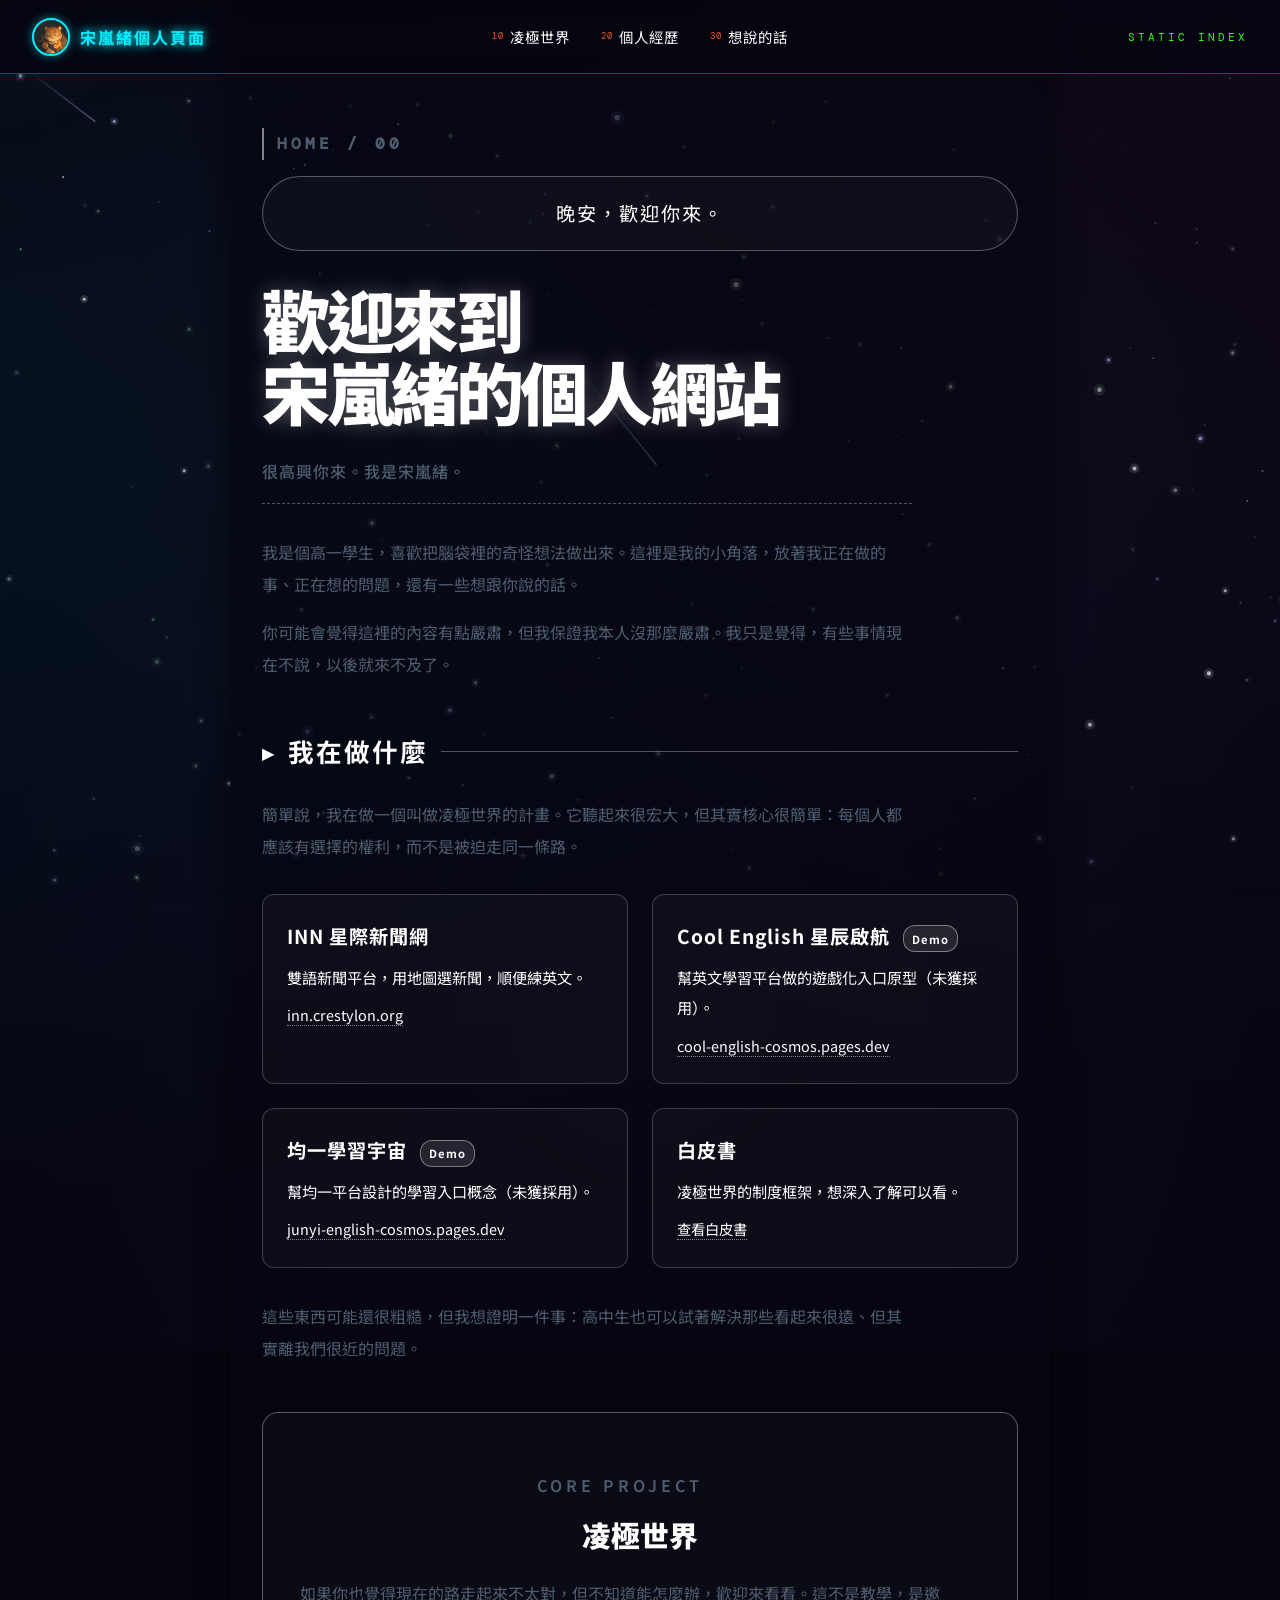
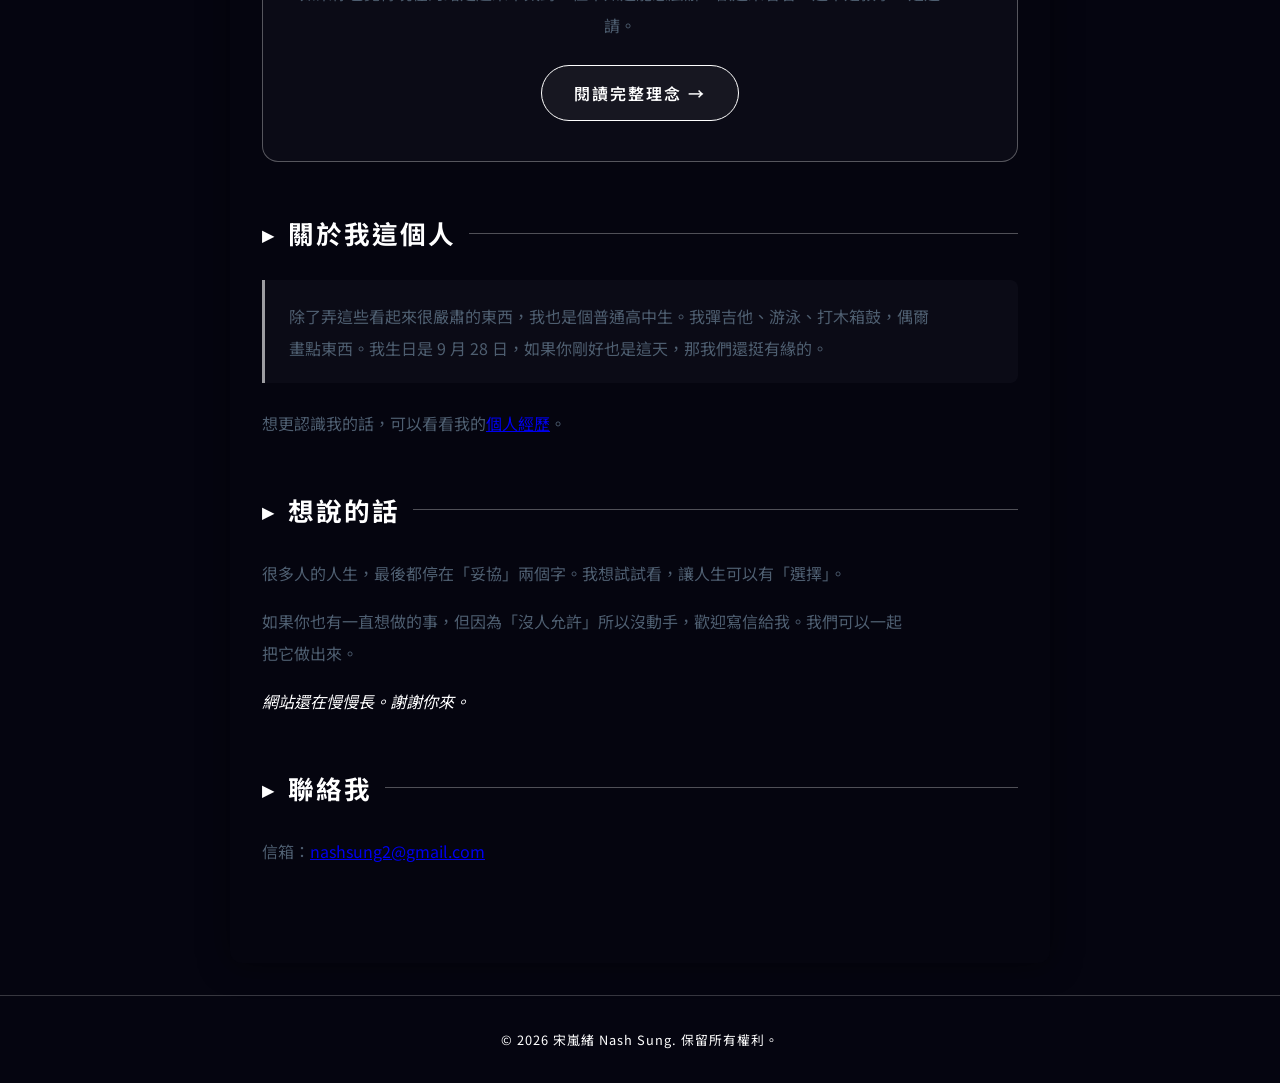
==== index.html @ 8dd8ee58 "更新 index.html" ====
<!doctype html>
<html lang="zh-Hant">
  <head>
    <meta charset="utf-8" />
    <meta name="viewport" content="width=device-width, initial-scale=1" />
    <title>宋嵐緒的個人網站 — Nash Pages</title>

    <link rel="icon" type="image/png" href="assets/images/avatar-circle.png" />
    <link rel="stylesheet" href="assets/css/site.css" />

    <style>
      :root {
        --neon-cyan: #00f0ff;
        --neon-magenta: #ff2d95;
        --neon-purple: #b967ff;
        --neon-green: #39ff14;
        --bg-deep: #050510;
        --border-glow: rgba(0, 240, 255, 0.35);
      }

      * { box-sizing: border-box; }
      html { scroll-behavior: smooth; }

      body {
        margin: 0;
        background: var(--bg-deep);
        color: #ffffff;
        font-family: "Noto Sans TC", "微軟正黑體", "Microsoft JhengHei", sans-serif;
        line-height: 1.8;
        overflow-x: hidden;
        position: relative;
      }

      #particle-canvas {
        position: fixed;
        top: 0; left: 0;
        width: 100%; height: 100%;
        z-index: 0;
        pointer-events: none;
      }

      body::before {
        content: "";
        position: fixed;
        top: 0; left: 0;
        width: 100%; height: 100%;
        background: repeating-linear-gradient(0deg, transparent, transparent 2px, rgba(0,0,0,0.03) 2px, rgba(0,0,0,0.03) 4px);
        z-index: 1;
        pointer-events: none;
      }

      body::after {
        content: "";
        position: fixed;
        top: -50%; left: -50%;
        width: 200%; height: 200%;
        background: radial-gradient(ellipse at 20% 50%, rgba(0,240,255,0.06) 0%, transparent 60%),
                    radial-gradient(ellipse at 80% 20%, rgba(255,45,149,0.05) 0%, transparent 60%),
                    radial-gradient(ellipse at 50% 80%, rgba(185,103,255,0.04) 0%, transparent 60%);
        z-index: 0;
        pointer-events: none;
        animation: nebula-drift 30s ease-in-out infinite alternate;
      }
      @keyframes nebula-drift {
        0% { transform: translate(0,0) scale(1); }
        33% { transform: translate(-2%,1.5%) scale(1.05); }
        66% { transform: translate(1.5%,-1%) scale(0.95); }
        100% { transform: translate(-1%,-2%) scale(1.02); }
      }

      .site-header {
        position: fixed;
        top: 0; left: 0;
        width: 100%;
        z-index: 100;
        background: rgba(5,5,16,0.85);
        backdrop-filter: blur(12px);
        -webkit-backdrop-filter: blur(12px);
        border-bottom: 1px solid var(--border-glow);
        padding: 0.6rem 2rem;
        display: flex;
        align-items: center;
        justify-content: center;
      }
      .site-brand {
        position: absolute;
        left: 2rem;
        display: flex;
        align-items: center;
        gap: 0.6rem;
        text-decoration: none;
        color: var(--neon-cyan);
        font-weight: 700;
        letter-spacing: 2px;
        font-size: 1rem;
        text-shadow: 0 0 8px var(--neon-cyan), 0 0 20px rgba(0,240,255,0.4);
        transition: all 0.3s;
      }
      .site-brand:hover {
        text-shadow: 0 0 12px var(--neon-cyan), 0 0 30px rgba(0,240,255,0.7);
        color: #fff;
      }
      .site-brand-avatar {
        width: 38px; height: 38px;
        border-radius: 50%;
        object-fit: cover;
        border: 2px solid var(--neon-cyan);
        box-shadow: 0 0 10px rgba(0,240,255,0.5);
        flex-shrink: 0;
      }
      .site-brand-text { white-space: nowrap; }

      .site-nav {
        display: flex;
        align-items: center;
        gap: 0.2rem;
        flex-wrap: wrap;
        justify-content: center;
      }
      .site-nav a {
        color: #ffffff;
        text-decoration: none;
        padding: 0.4rem 0.8rem;
        letter-spacing: 1px;
        font-size: 0.9rem;
        transition: all 0.3s;
        border: 1px solid transparent;
      }
      .site-nav a:hover, .site-nav a.active {
        color: #ffffff;
        border-color: var(--neon-cyan);
        text-shadow: 0 0 6px var(--neon-cyan);
        background: rgba(0,240,255,0.1);
      }
      .site-status {
        position: absolute;
        right: 2rem;
        color: var(--neon-green);
        font-size: 0.7rem;
        letter-spacing: 3px;
        animation: pulse-status 2s ease-in-out infinite;
        white-space: nowrap;
      }
      @keyframes pulse-status {
        0%,100% { opacity:1; text-shadow:0 0 4px var(--neon-green); }
        50% { opacity:0.5; text-shadow:none; }
      }

      .page-content {
        position: relative;
        z-index: 2;
        max-width: 860px;
        margin: 0 auto;
        padding: 7rem 2rem 5rem;
        background: rgba(5,5,16,0.6);
        border-radius: 12px;
        box-shadow: 0 0 30px rgba(0,0,0,0.5);
      }

      .page-kicker {
        color: #ffffff;
        font-size: 0.75rem;
        letter-spacing: 4px;
        text-transform: uppercase;
        border-left: 2px solid rgba(255,255,255,0.5);
        padding-left: 0.8rem;
        font-weight: 600;
        margin-bottom: 1rem;
      }

      .greeting-box {
        margin-bottom: 2rem;
        padding: 1.2rem 1.8rem;
        border: 1px solid rgba(255,255,255,0.3);
        border-radius: 50px;
        background: rgba(255,255,255,0.03);
        color: #ffffff;
        font-size: 1.2rem;
        letter-spacing: 2px;
        text-align: center;
        position: relative;
        overflow: hidden;
      }

      h1 {
        font-size: clamp(2rem, 5vw, 3.2rem);
        font-weight: 900;
        letter-spacing: 2px;
        color: #ffffff;
        text-shadow: 0 0 20px rgba(255,255,255,0.3);
        margin: 1rem 0 0.5rem;
      }

      .lead {
        font-size: 1.25rem;
        color: #ffffff;
        border-bottom: 1px dashed rgba(255,255,255,0.3);
        padding-bottom: 1rem;
        letter-spacing: 1px;
        font-weight: 500;
        margin-bottom: 2rem;
      }

      .section-title {
        position: relative;
        margin-top: 3rem;
        margin-bottom: 1.5rem;
        font-size: 1.6rem;
        font-weight: 700;
        letter-spacing: 2px;
        color: #ffffff;
        display: flex;
        align-items: center;
        gap: 0.8rem;
      }
      .section-title::before {
        content: "▸";
        color: #ffffff;
        font-size: 1.4rem;
      }
      .section-title::after {
        content: "";
        flex: 1;
        height: 1px;
        background: rgba(255,255,255,0.3);
      }

      .project-grid {
        display: grid;
        grid-template-columns: repeat(auto-fit, minmax(260px, 1fr));
        gap: 1.5rem;
        margin: 2rem 0;
      }
      .project-card {
        background: rgba(255,255,255,0.03);
        border: 1px solid rgba(255,255,255,0.2);
        border-radius: 12px;
        padding: 1.5rem;
        transition: all 0.4s cubic-bezier(0.22,1,0.36,1);
        position: relative;
        overflow: hidden;
      }
      .project-card:hover {
        border-color: rgba(255,255,255,0.6);
        box-shadow: 0 0 25px rgba(255,255,255,0.15);
        transform: translateY(-5px);
      }
      .project-card h3 {
        margin: 0 0 0.5rem;
        font-size: 1.2rem;
        color: #ffffff;
        letter-spacing: 1px;
      }
      .project-card p {
        margin: 0 0 0.5rem;
        color: #ffffff;
        font-size: 0.95rem;
      }
      .project-card a {
        color: #ffffff;
        text-decoration: none;
        border-bottom: 1px dotted rgba(255,255,255,0.5);
        transition: all 0.3s;
        font-size: 0.9rem;
      }
      .project-card a:hover {
        color: #ffffff;
        text-shadow: 0 0 8px rgba(255,255,255,0.8);
      }

      .badge {
        display: inline-block;
        padding: 0.15rem 0.5rem;
        border-radius: 12px;
        font-size: 0.7rem;
        font-weight: 700;
        letter-spacing: 1px;
        margin-left: 0.5rem;
        vertical-align: middle;
        background: rgba(255,255,255,0.1);
        color: #ffffff;
        border: 1px solid rgba(255,255,255,0.4);
      }

      .highlight {
        color: #ffffff;
        font-weight: 700;
        border-bottom: 1px dotted rgba(255,255,255,0.5);
      }

      .about-highlight {
        background: rgba(255,255,255,0.03);
        border-left: 3px solid rgba(255,255,255,0.6);
        padding: 1.2rem 1.5rem;
        border-radius: 0 8px 8px 0;
        margin: 1.5rem 0;
      }

      .crestylon-callout {
        margin-top: 3rem;
        padding: 2.5rem 2rem;
        border: 1px solid rgba(255,255,255,0.3);
        border-radius: 16px;
        background: rgba(255,255,255,0.03);
        text-align: center;
        position: relative;
        overflow: hidden;
      }
      .callout-label {
        color: #ffffff;
        font-size: 0.7rem;
        letter-spacing: 4px;
        font-weight: 600;
        margin-bottom: 0.5rem;
      }
      .callout-title {
        font-size: 1.8rem;
        font-weight: 900;
        color: #ffffff;
        margin: 0 0 0.5rem;
      }
      .callout-text {
        color: #ffffff;
        margin-bottom: 1.5rem;
      }
      .callout-button {
        display: inline-block;
        padding: 0.8rem 2rem;
        border: 1px solid #ffffff;
        border-radius: 50px;
        color: #ffffff;
        font-weight: 600;
        letter-spacing: 2px;
        text-decoration: none;
        transition: all 0.4s;
        background: rgba(255,255,255,0.05);
      }
      .callout-button:hover {
        background: rgba(255,255,255,0.15);
        color: #ffffff;
        box-shadow: 0 0 30px rgba(255,255,255,0.3);
        transform: scale(1.05);
      }

      .site-footer {
        position: relative;
        z-index: 2;
        text-align: center;
        padding: 2rem;
        color: #ffffff;
        font-size: 0.8rem;
        letter-spacing: 1px;
        border-top: 1px solid rgba(255,255,255,0.2);
        margin-top: 2rem;
      }

      #cursor-glow {
        position: fixed;
        width: 300px;
        height: 300px;
        border-radius: 50%;
        background: radial-gradient(circle, rgba(255,255,255,0.04) 0%, transparent 70%);
        pointer-events: none;
        z-index: 0;
        transform: translate(-50%,-50%);
        transition: opacity 0.3s;
      }

      @media (max-width: 600px) {
        .site-header {
          position: relative;
          flex-direction: column;
          align-items: center;
          padding: 0.5rem 1rem;
          height: auto;
        }
        .site-brand { position: static; margin-bottom: 0.3rem; }
        .site-nav {
          width: 100%;
          justify-content: center;
          flex-wrap: wrap;
          gap: 0.2rem;
        }
        .site-nav a {
          padding: 0.3rem 0.6rem;
          font-size: 0.8rem;
          margin: 0;
        }
        .site-status { position: static; margin-top: 0.3rem; }
        .page-content {
          padding: 6rem 1.2rem 3rem;
          background: rgba(5,5,16,0.8);
        }
        .project-grid {
          grid-template-columns: 1fr;
        }
      }
    </style>
  </head>
  <body>
    <canvas id="particle-canvas"></canvas>
    <div id="cursor-glow"></div>

    <header class="site-header" data-site-navigation>
      <a class="site-brand" href="/" aria-label="宋嵐緒個人頁面首頁">
        <img class="site-brand-avatar" src="assets/images/avatar-circle.png" alt="宋嵐緒的角色插圖" />
        <span class="site-brand-text">宋嵐緒個人頁面</span>
      </a>
      <nav class="site-nav" aria-label="網站導覽" data-navigation-list></nav>
      <span class="site-status">STATIC INDEX</span>
    </header>

    <main class="page-content content-text">
      <p class="page-kicker reveal visible">HOME / 00</p>

      <div class="greeting-box reveal visible" id="greeting">載入中...</div>

      <h1 class="reveal visible">歡迎來到<br>宋嵐緒的個人網站</h1>
      <p class="lead reveal visible">很高興你來。我是宋嵐緒。</p>

      <p class="reveal reveal-delay-1">
        我是個高一學生，喜歡把腦袋裡的奇怪想法做出來。這裡是我的小角落，放著我正在做的事、正在想的問題，還有一些想跟你說的話。
      </p>
      <p class="reveal reveal-delay-2">
        你可能會覺得這裡的內容有點嚴肅，但我保證我本人沒那麼嚴肅。我只是覺得，有些事情現在不說，以後就來不及了。
      </p>

      <h2 class="section-title reveal">我在做什麼</h2>
      <p class="reveal reveal-delay-1">
        簡單說，我在做一個叫做凌極世界的計畫。它聽起來很宏大，但其實核心很簡單：每個人都應該有選擇的權利，而不是被迫走同一條路。
      </p>

      <div class="project-grid">
        <div class="project-card reveal reveal-delay-1">
          <h3>INN 星際新聞網</h3>
          <p>雙語新聞平台，用地圖選新聞，順便練英文。</p>
          <a href="https://inn.crestylon.org" target="_blank" rel="noreferrer">inn.crestylon.org</a>
        </div>
        <div class="project-card reveal reveal-delay-1">
          <h3>Cool English 星辰啟航 <span class="badge">Demo</span></h3>
          <p>幫英文學習平台做的遊戲化入口原型（未獲採用）。</p>
          <a href="https://cool-english-cosmos.pages.dev" target="_blank" rel="noreferrer">cool-english-cosmos.pages.dev</a>
        </div>
        <div class="project-card reveal reveal-delay-2">
          <h3>均一學習宇宙 <span class="badge">Demo</span></h3>
          <p>幫均一平台設計的學習入口概念（未獲採用）。</p>
          <a href="https://junyi-english-cosmos.pages.dev" target="_blank" rel="noreferrer">junyi-english-cosmos.pages.dev</a>
        </div>
        <div class="project-card reveal reveal-delay-2">
          <h3>白皮書</h3>
          <p>凌極世界的制度框架，想深入了解可以看。</p>
          <a href="https://drive.google.com/file/d/1BlAY-MZT3m6V2fi6ZN6QS2MGVLwHD58V/view" target="_blank" rel="noreferrer">查看白皮書</a>
        </div>
      </div>

      <p class="reveal reveal-delay-3">
        這些東西可能還很粗糙，但我想證明一件事：高中生也可以試著解決那些看起來很遠、但其實離我們很近的問題。
      </p>

      <div class="crestylon-callout reveal reveal-delay-2">
        <p class="callout-label">CORE PROJECT</p>
        <h2 class="callout-title">凌極世界</h2>
        <p class="callout-text">
          如果你也覺得現在的路走起來不太對，但不知道能怎麼辦，歡迎來看看。這不是教學，是邀請。
        </p>
        <a class="callout-button" href="pages/crestylon.html">閱讀完整理念 →</a>
      </div>

      <h2 class="section-title reveal">關於我這個人</h2>
      <div class="about-highlight reveal reveal-delay-1">
        <p style="margin:0;">
          除了弄這些看起來很嚴肅的東西，我也是個普通高中生。我彈吉他、游泳、打木箱鼓，偶爾畫點東西。我生日是 9 月 28 日，如果你剛好也是這天，那我們還挺有緣的。
        </p>
      </div>
      <p class="reveal reveal-delay-2">
        想更認識我的話，可以看看我的<a href="pages/experience.html">個人經歷</a>。
      </p>

      <h2 class="section-title reveal">想說的話</h2>
      <p class="reveal reveal-delay-1">
        很多人的人生，最後都停在「妥協」兩個字。我想試試看，讓人生可以有「選擇」。
      </p>
      <p class="reveal reveal-delay-2">
        如果你也有一直想做的事，但因為「沒人允許」所以沒動手，歡迎寫信給我。我們可以一起把它做出來。
      </p>
      <p class="reveal reveal-delay-3" style="font-style: italic; color: #ffffff;">
        網站還在慢慢長。謝謝你來。
      </p>

      <h2 class="section-title reveal">聯絡我</h2>
      <p class="reveal reveal-delay-1">
        信箱：<a href="mailto:nashsung2@gmail.com">nashsung2@gmail.com</a>
      </p>
    </main>

    <footer class="site-footer">
      © 2026 宋嵐緒 Nash Sung. 保留所有權利。
    </footer>

    <script src="assets/js/nav.js"></script>

    <script>
      (function () {
        // 時間問候語
        const greetingBox = document.getElementById("greeting");
        if (greetingBox) {
          const hour = new Date().getHours();
          let greetingText = "";
          if (hour >= 5 && hour < 12) greetingText = "早安，歡迎你來。";
          else if (hour >= 12 && hour < 18) greetingText = "午安，歡迎你來。";
          else if (hour >= 18 && hour < 23) greetingText = "晚安，歡迎你來。";
          else greetingText = "凌晨好，歡迎你來。";
          greetingBox.textContent = greetingText;
        }

        // 太空粒子系統
        const canvas = document.getElementById("particle-canvas");
        const ctx = canvas.getContext("2d");
        let width, height;
        let particles = [];
        let mouseX = -9999, mouseY = -9999;
        let scrollY = window.scrollY;
        let targetScrollY = scrollY;
        let smoothScrollY = scrollY;

        function resize() {
          width = canvas.width = window.innerWidth;
          height = canvas.height = window.innerHeight;
        }
        resize();
        window.addEventListener("resize", resize);

        const COLORS = [
          "rgba(255, 255, 255,",
          "rgba(200, 200, 255,",
          "rgba(180, 180, 255,",
          "rgba(255, 255, 255,",
          "rgba(200, 255, 200,",
        ];

        class Particle {
          constructor() { this.reset(); this.z = Math.random(); }
          reset() {
            this.x = Math.random() * width;
            this.y = Math.random() * height;
            this.size = Math.random() * 2 + 0.5;
            this.speedX = (Math.random() - 0.5) * 0.3;
            this.speedY = (Math.random() - 0.5) * 0.2 - 0.05;
            this.color = COLORS[Math.floor(Math.random() * COLORS.length)];
            this.opacity = Math.random() * 0.6 + 0.2;
            this.twinkleSpeed = Math.random() * 0.02 + 0.005;
            this.twinklePhase = Math.random() * Math.PI * 2;
          }
          update() {
            this.x += this.speedX;
            this.y += this.speedY;
            this.twinklePhase += this.twinkleSpeed;
            if (this.x < -10 || this.x > width + 10 || this.y < -10 || this.y > height + 10) this.reset();
          }
          draw() {
            const twinkle = Math.sin(this.twinklePhase) * 0.3 + 0.7;
            const alpha = this.opacity * twinkle;
            const size = this.size * twinkle + 0.3;
            ctx.beginPath();
            ctx.arc(this.x, this.y, size, 0, Math.PI * 2);
            ctx.fillStyle = this.color + alpha + ")";
            ctx.fill();
            if (this.size > 1.2) {
              ctx.beginPath();
              ctx.arc(this.x, this.y, size * 2.5, 0, Math.PI * 2);
              ctx.fillStyle = this.color + alpha * 0.2 + ")";
              ctx.fill();
            }
          }
        }

        class ShootingStar {
          constructor() { this.spawn(); }
          spawn() {
            this.x = Math.random() * width * 1.2 - width * 0.1;
            this.y = Math.random() * height * 0.4;
            this.length = Math.random() * 80 + 40;
            this.speed = Math.random() * 4 + 3;
            this.angle = Math.PI / 4 + (Math.random() - 0.5) * 0.3;
            this.opacity = Math.random() * 0.7 + 0.3;
            this.life = 0;
            this.maxLife = 60 + Math.random() * 40;
            this.color = Math.random() > 0.5 ? "255, 255, 255" : "200, 200, 255";
          }
          update() {
            this.x += Math.cos(this.angle) * this.speed;
            this.y += Math.sin(this.angle) * this.speed;
            this.life++;
            if (this.life > this.maxLife || this.x > width + 100 || this.y > height + 100) this.spawn();
          }
          draw() {
            const fade = this.life < 15 ? this.life / 15 : 1 - (this.life - 15) / this.maxLife;
            const gradient = ctx.createLinearGradient(
              this.x, this.y,
              this.x - Math.cos(this.angle) * this.length,
              this.y - Math.sin(this.angle) * this.length
            );
            gradient.addColorStop(0, "rgba(" + this.color + ", " + this.opacity * fade + ")");
            gradient.addColorStop(1, "rgba(" + this.color + ", 0)");
            ctx.beginPath();
            ctx.moveTo(this.x, this.y);
            ctx.lineTo(this.x - Math.cos(this.angle) * this.length, this.y - Math.sin(this.angle) * this.length);
            ctx.strokeStyle = gradient;
            ctx.lineWidth = 1.5;
            ctx.stroke();
          }
        }

        const particleCount = Math.min(180, Math.floor(window.innerWidth / 6));
        for (let i = 0; i < particleCount; i++) particles.push(new Particle());
        const shootingStars = [];
        for (let i = 0; i < 3; i++) shootingStars.push(new ShootingStar());

        document.addEventListener("mousemove", (e) => {
          mouseX = e.clientX;
          mouseY = e.clientY;
          const glow = document.getElementById("cursor-glow");
          if (glow) {
            glow.style.left = mouseX + "px";
            glow.style.top = mouseY + "px";
          }
        });

        window.addEventListener("scroll", () => {
          targetScrollY = window.scrollY;
        });

        function animate() {
          smoothScrollY += (targetScrollY - smoothScrollY) * 0.08;
          scrollY = smoothScrollY;
          ctx.clearRect(0, 0, width, height);
          particles.forEach((p) => {
            p.update();
            const parallaxY = p.y - scrollY * p.z * 0.15;
            const drawY = ((parallaxY % height) + height) % height;
            const originalY = p.y;
            p.y = drawY;
            p.draw();
            p.y = originalY;
          });
          shootingStars.forEach((s) => { s.update(); s.draw(); });
          if (mouseX > -9999) {
            particles.forEach((p) => {
              const dx = p.x - mouseX;
              const dy = p.y - mouseY;
              const dist = Math.sqrt(dx * dx + dy * dy);
              if (dist < 120) {
                const force = ((120 - dist) / 120) * 0.5;
                p.x += (dx / dist) * force;
                p.y += (dy / dist) * force;
              }
            });
          }
          requestAnimationFrame(animate);
        }
        animate();

        // 滾動文字動畫
        const observer = new IntersectionObserver((entries) => {
          entries.forEach((entry) => {
            if (entry.isIntersecting) entry.target.classList.add("visible");
          });
        }, { threshold: 0.15, rootMargin: "0px 0px -50px 0px" });
        document.querySelectorAll(".reveal").forEach((el) => {
          if (!el.classList.contains("visible")) observer.observe(el);
        });
      })();
    </script>
  </body>
</html>
---- assets/css/site.css ----
/* Song Lan-Xu Static Navigation Framework — paper-white canvas, deep navy rules, orange marks, character-avatar brand. */
@import url('https://fonts.googleapis.com/css2?family=DM+Mono:wght@400;500&family=Noto+Sans+TC:wght@400;500;700&display=swap');
:root { --paper:#f7f3ec; --ink:#102a43; --signal:#e95a2b; --line:rgba(16,42,67,.2); } * { box-sizing:border-box; } html { min-height:100%; } body { min-height:100vh; margin:0; background:var(--paper); color:var(--ink); font-family:"Noto Sans TC",sans-serif; background-image:radial-gradient(rgba(16,42,67,.08) .55px,transparent .55px); background-size:9px 9px; } .site-header { position:sticky; top:0; z-index:10; min-height:74px; display:flex; align-items:center; gap:34px; padding:0 clamp(22px,5vw,78px); border-bottom:1px solid var(--line); background:rgba(247,243,236,.94); backdrop-filter:blur(12px); } .site-brand { display:inline-flex; align-items:center; gap:10px; color:var(--ink); text-decoration:none; font:700 14px "Noto Sans TC",sans-serif; letter-spacing:.08em; white-space:nowrap; transition:opacity .16s ease; } .site-brand:hover { opacity:.72; } .site-brand-avatar { width:38px; height:38px; display:block; flex:0 0 38px; border:1px solid rgba(16,42,67,.25); border-radius:50%; object-fit:cover; background:#1a2025; box-shadow:0 0 0 3px rgba(233,90,43,.12); } .site-nav { display:flex; align-items:center; gap:23px; } .site-nav a { display:flex; align-items:center; gap:6px; color:#536478; text-decoration:none; font-size:13px; transition:color .16s ease; } .site-nav a:hover,.site-nav a[aria-current="page"] { color:var(--ink); } .site-nav a span { color:var(--signal); font:9px "DM Mono",monospace; } .site-status { margin-left:auto; color:#697789; font:9px "DM Mono",monospace; letter-spacing:.12em; } .empty-home { min-height:calc(100vh - 74px); } .page-content { width:min(100% - 44px,820px); min-height:calc(100vh - 74px); margin:auto; padding:clamp(48px,10vw,120px) 0; } .page-kicker { color:var(--signal); font:10px "DM Mono",monospace; letter-spacing:.14em; } .page-content h1 { max-width:700px; margin:18px 0 28px; font-size:clamp(36px,6vw,68px); line-height:1.06; letter-spacing:-.05em; } .page-content p { max-width:650px; color:#4e5e70; font-size:16px; line-height:2; } @media (max-width:720px) { .site-header { min-height:62px; gap:16px; padding:0 18px; overflow-x:auto; } .site-brand { gap:8px; font-size:13px; } .site-brand-avatar { width:34px; height:34px; flex-basis:34px; } .site-nav { gap:14px; } .site-nav a { white-space:nowrap; font-size:12px; } .site-status { display:none; } .empty-home { min-height:calc(100vh - 62px); } .page-content { min-height:calc(100vh - 62px); } }
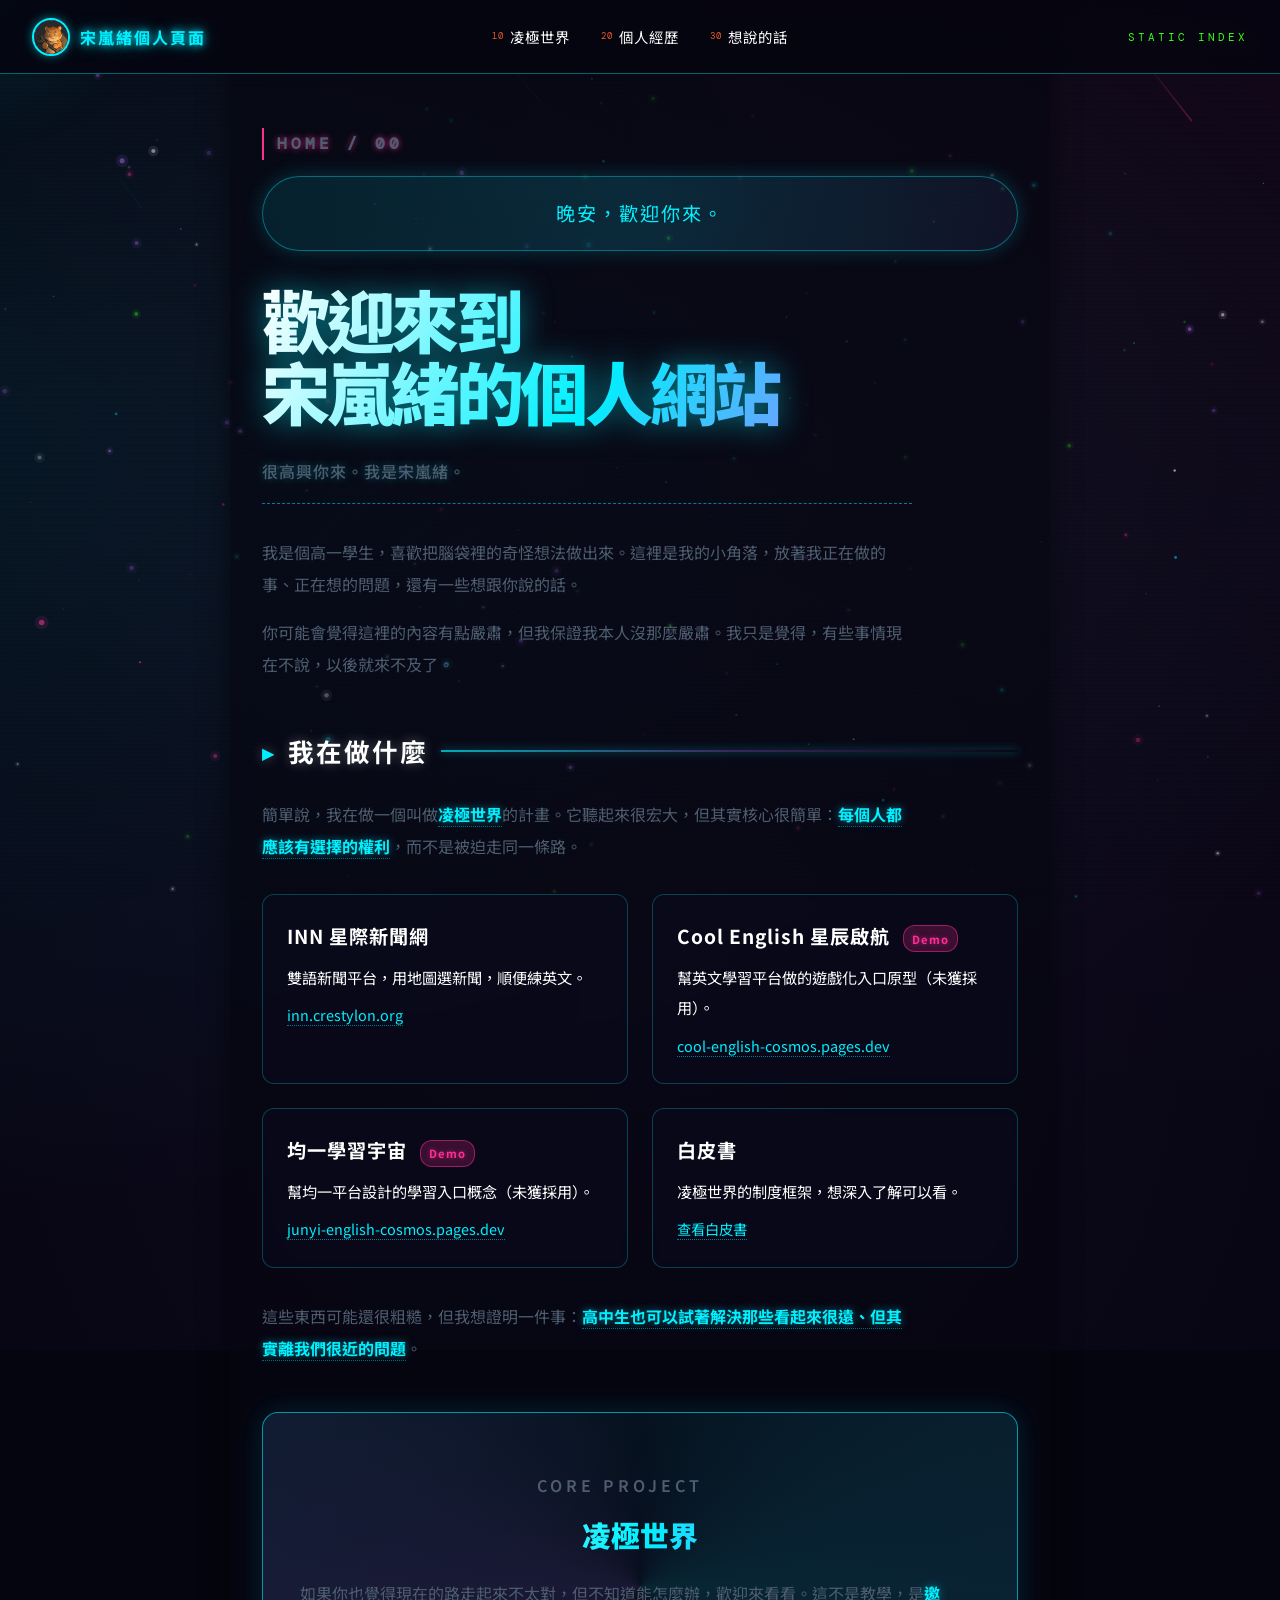
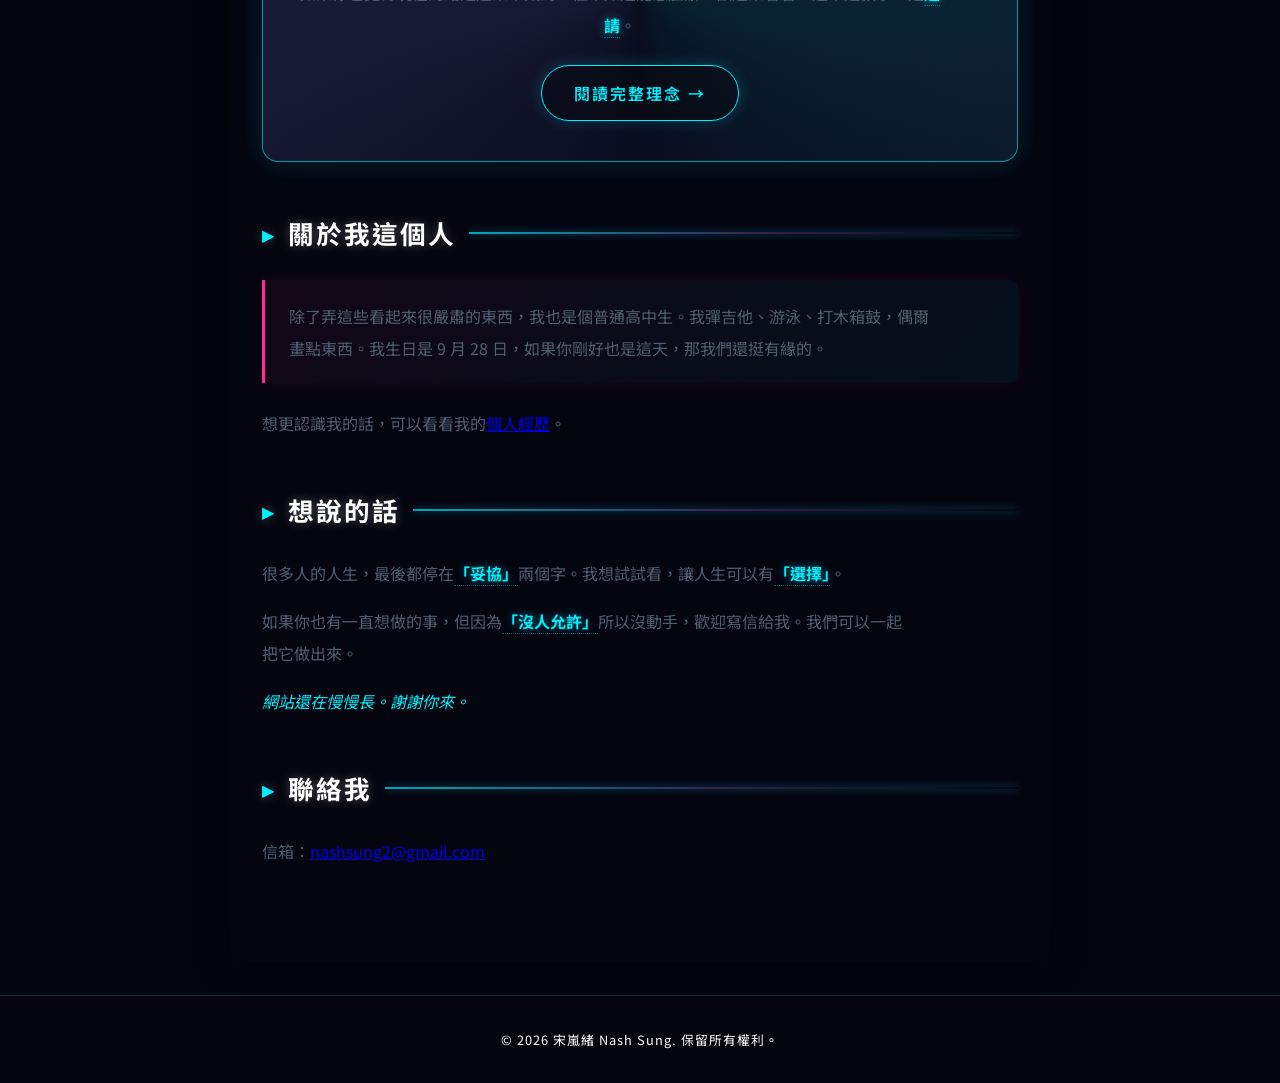
==== commit 66b1c830: "更新 index.html" ====
--- a/index.html
+++ b/index.html
@@ -15,7 +15,7 @@
         --neon-purple: #b967ff;
         --neon-green: #39ff14;
         --bg-deep: #050510;
-        --border-glow: rgba(0, 240, 255, 0.35);
+        --text-bright: #ffffff;
       }
 
       * { box-sizing: border-box; }
@@ -24,7 +24,7 @@
       body {
         margin: 0;
         background: var(--bg-deep);
-        color: #ffffff;
+        color: var(--text-bright);
         font-family: "Noto Sans TC", "微軟正黑體", "Microsoft JhengHei", sans-serif;
         line-height: 1.8;
         overflow-x: hidden;
@@ -54,9 +54,9 @@
         position: fixed;
         top: -50%; left: -50%;
         width: 200%; height: 200%;
-        background: radial-gradient(ellipse at 20% 50%, rgba(0,240,255,0.06) 0%, transparent 60%),
-                    radial-gradient(ellipse at 80% 20%, rgba(255,45,149,0.05) 0%, transparent 60%),
-                    radial-gradient(ellipse at 50% 80%, rgba(185,103,255,0.04) 0%, transparent 60%);
+        background: radial-gradient(ellipse at 20% 50%, rgba(0,240,255,0.08) 0%, transparent 60%),
+                    radial-gradient(ellipse at 80% 20%, rgba(255,45,149,0.06) 0%, transparent 60%),
+                    radial-gradient(ellipse at 50% 80%, rgba(185,103,255,0.06) 0%, transparent 60%);
         z-index: 0;
         pointer-events: none;
         animation: nebula-drift 30s ease-in-out infinite alternate;
@@ -76,7 +76,7 @@
         background: rgba(5,5,16,0.85);
         backdrop-filter: blur(12px);
         -webkit-backdrop-filter: blur(12px);
-        border-bottom: 1px solid var(--border-glow);
+        border-bottom: 1px solid rgba(0,240,255,0.4);
         padding: 0.6rem 2rem;
         display: flex;
         align-items: center;
@@ -127,7 +127,7 @@
         border: 1px solid transparent;
       }
       .site-nav a:hover, .site-nav a.active {
-        color: #ffffff;
+        color: var(--neon-cyan);
         border-color: var(--neon-cyan);
         text-shadow: 0 0 6px var(--neon-cyan);
         background: rgba(0,240,255,0.1);
@@ -158,12 +158,13 @@
       }
 
       .page-kicker {
-        color: #ffffff;
+        color: var(--neon-magenta);
         font-size: 0.75rem;
         letter-spacing: 4px;
         text-transform: uppercase;
-        border-left: 2px solid rgba(255,255,255,0.5);
+        border-left: 2px solid var(--neon-magenta);
         padding-left: 0.8rem;
+        text-shadow: 0 0 6px rgba(255,45,149,0.7);
         font-weight: 600;
         margin-bottom: 1rem;
       }
@@ -171,33 +172,57 @@
       .greeting-box {
         margin-bottom: 2rem;
         padding: 1.2rem 1.8rem;
-        border: 1px solid rgba(255,255,255,0.3);
+        border: 1px solid rgba(0,240,255,0.4);
         border-radius: 50px;
-        background: rgba(255,255,255,0.03);
-        color: #ffffff;
+        background: linear-gradient(135deg, rgba(0,240,255,0.08), rgba(185,103,255,0.05));
+        color: var(--neon-cyan);
         font-size: 1.2rem;
         letter-spacing: 2px;
         text-align: center;
+        box-shadow: 0 0 20px rgba(0,240,255,0.2);
         position: relative;
         overflow: hidden;
+      }
+      .greeting-box::before {
+        content: "";
+        position: absolute;
+        top: -50%;
+        left: -50%;
+        width: 200%;
+        height: 200%;
+        background: radial-gradient(circle, rgba(0,240,255,0.1) 0%, transparent 70%);
+        animation: glow-rotate 8s linear infinite;
+      }
+      @keyframes glow-rotate {
+        0% { transform: rotate(0deg); }
+        100% { transform: rotate(360deg); }
       }
 
       h1 {
         font-size: clamp(2rem, 5vw, 3.2rem);
         font-weight: 900;
         letter-spacing: 2px;
-        color: #ffffff;
-        text-shadow: 0 0 20px rgba(255,255,255,0.3);
+        background: linear-gradient(120deg, #ffffff, var(--neon-cyan), var(--neon-purple));
+        -webkit-background-clip: text;
+        background-clip: text;
+        color: transparent;
+        filter: drop-shadow(0 0 15px rgba(0,240,255,0.5));
+        animation: title-glow 4s ease-in-out infinite alternate;
         margin: 1rem 0 0.5rem;
+      }
+      @keyframes title-glow {
+        0% { filter: drop-shadow(0 0 10px rgba(0,240,255,0.5)); }
+        100% { filter: drop-shadow(0 0 25px rgba(185,103,255,0.7)); }
       }
 
       .lead {
         font-size: 1.25rem;
-        color: #ffffff;
-        border-bottom: 1px dashed rgba(255,255,255,0.3);
+        color: var(--neon-cyan);
+        border-bottom: 1px dashed rgba(0,240,255,0.5);
         padding-bottom: 1rem;
         letter-spacing: 1px;
         font-weight: 500;
+        text-shadow: 0 0 10px rgba(0,240,255,0.3);
         margin-bottom: 2rem;
       }
 
@@ -209,20 +234,22 @@
         font-weight: 700;
         letter-spacing: 2px;
         color: #ffffff;
+        text-shadow: 0 0 12px rgba(255,255,255,0.3);
         display: flex;
         align-items: center;
         gap: 0.8rem;
       }
       .section-title::before {
         content: "▸";
-        color: #ffffff;
+        color: var(--neon-cyan);
         font-size: 1.4rem;
       }
       .section-title::after {
         content: "";
         flex: 1;
-        height: 1px;
-        background: rgba(255,255,255,0.3);
+        height: 2px;
+        background: linear-gradient(90deg, rgba(0,240,255,0.7), rgba(185,103,255,0.3), transparent);
+        box-shadow: 0 0 8px rgba(0,240,255,0.5);
       }
 
       .project-grid {
@@ -232,40 +259,70 @@
         margin: 2rem 0;
       }
       .project-card {
-        background: rgba(255,255,255,0.03);
-        border: 1px solid rgba(255,255,255,0.2);
+        background: rgba(10,10,30,0.5);
+        border: 1px solid rgba(0,240,255,0.25);
         border-radius: 12px;
         padding: 1.5rem;
         transition: all 0.4s cubic-bezier(0.22,1,0.36,1);
         position: relative;
         overflow: hidden;
+        backdrop-filter: blur(4px);
+      }
+      .project-card::before {
+        content: "";
+        position: absolute;
+        top: 0; left: 0;
+        width: 100%;
+        height: 2px;
+        background: linear-gradient(90deg, transparent, var(--neon-cyan), transparent);
+        opacity: 0;
+        transition: opacity 0.4s;
+      }
+      .project-card::after {
+        content: "";
+        position: absolute;
+        top: 0; right: 0;
+        width: 100%; height: 100%;
+        background: radial-gradient(circle at top right, rgba(0,240,255,0.1), transparent 70%);
+        opacity: 0;
+        transition: opacity 0.4s;
       }
       .project-card:hover {
-        border-color: rgba(255,255,255,0.6);
-        box-shadow: 0 0 25px rgba(255,255,255,0.15);
+        border-color: rgba(0,240,255,0.7);
+        box-shadow: 0 0 25px rgba(0,240,255,0.3), 0 0 50px rgba(185,103,255,0.15);
         transform: translateY(-5px);
+      }
+      .project-card:hover::before,
+      .project-card:hover::after {
+        opacity: 1;
       }
       .project-card h3 {
         margin: 0 0 0.5rem;
         font-size: 1.2rem;
         color: #ffffff;
         letter-spacing: 1px;
+        position: relative;
+        z-index: 1;
       }
       .project-card p {
         margin: 0 0 0.5rem;
         color: #ffffff;
         font-size: 0.95rem;
+        position: relative;
+        z-index: 1;
       }
       .project-card a {
-        color: #ffffff;
+        color: var(--neon-cyan);
         text-decoration: none;
-        border-bottom: 1px dotted rgba(255,255,255,0.5);
+        border-bottom: 1px dotted rgba(0,240,255,0.5);
         transition: all 0.3s;
         font-size: 0.9rem;
+        position: relative;
+        z-index: 1;
       }
       .project-card a:hover {
         color: #ffffff;
-        text-shadow: 0 0 8px rgba(255,255,255,0.8);
+        text-shadow: 0 0 8px var(--neon-cyan);
       }
 
       .badge {
@@ -277,68 +334,98 @@
         letter-spacing: 1px;
         margin-left: 0.5rem;
         vertical-align: middle;
-        background: rgba(255,255,255,0.1);
-        color: #ffffff;
-        border: 1px solid rgba(255,255,255,0.4);
+        background: rgba(255,45,149,0.2);
+        color: var(--neon-magenta);
+        border: 1px solid rgba(255,45,149,0.5);
+        text-shadow: 0 0 4px rgba(255,45,149,0.5);
       }
 
       .highlight {
-        color: #ffffff;
+        color: var(--neon-cyan);
         font-weight: 700;
-        border-bottom: 1px dotted rgba(255,255,255,0.5);
+        text-shadow: 0 0 8px rgba(0,240,255,0.5);
+        border-bottom: 1px dotted rgba(0,240,255,0.4);
       }
 
       .about-highlight {
-        background: rgba(255,255,255,0.03);
-        border-left: 3px solid rgba(255,255,255,0.6);
+        background: linear-gradient(135deg, rgba(255,45,149,0.05), rgba(0,240,255,0.05));
+        border-left: 3px solid var(--neon-magenta);
         padding: 1.2rem 1.5rem;
         border-radius: 0 8px 8px 0;
         margin: 1.5rem 0;
+        box-shadow: 0 0 15px rgba(255,45,149,0.1);
       }
 
       .crestylon-callout {
         margin-top: 3rem;
         padding: 2.5rem 2rem;
-        border: 1px solid rgba(255,255,255,0.3);
+        border: 1px solid rgba(0,240,255,0.6);
         border-radius: 16px;
-        background: rgba(255,255,255,0.03);
+        background: linear-gradient(145deg, rgba(0,240,255,0.08), rgba(185,103,255,0.05));
         text-align: center;
         position: relative;
         overflow: hidden;
+        box-shadow: 0 0 30px rgba(0,240,255,0.15);
+      }
+      .crestylon-callout::before {
+        content: "";
+        position: absolute;
+        top: -50%;
+        left: -50%;
+        width: 200%;
+        height: 200%;
+        background: conic-gradient(from 0deg, transparent, rgba(0,240,255,0.1), transparent, rgba(185,103,255,0.1), transparent);
+        animation: rotate-conic 10s linear infinite;
+      }
+      @keyframes rotate-conic {
+        0% { transform: rotate(0deg); }
+        100% { transform: rotate(360deg); }
       }
       .callout-label {
-        color: #ffffff;
+        color: var(--neon-magenta);
         font-size: 0.7rem;
         letter-spacing: 4px;
         font-weight: 600;
         margin-bottom: 0.5rem;
+        position: relative;
+        z-index: 1;
       }
       .callout-title {
         font-size: 1.8rem;
         font-weight: 900;
-        color: #ffffff;
+        background: linear-gradient(120deg, #fff, var(--neon-cyan), var(--neon-purple));
+        -webkit-background-clip: text;
+        background-clip: text;
+        color: transparent;
         margin: 0 0 0.5rem;
+        position: relative;
+        z-index: 1;
       }
       .callout-text {
         color: #ffffff;
         margin-bottom: 1.5rem;
+        position: relative;
+        z-index: 1;
       }
       .callout-button {
         display: inline-block;
         padding: 0.8rem 2rem;
-        border: 1px solid #ffffff;
+        border: 1px solid var(--neon-cyan);
         border-radius: 50px;
-        color: #ffffff;
+        color: var(--neon-cyan);
         font-weight: 600;
         letter-spacing: 2px;
         text-decoration: none;
         transition: all 0.4s;
-        background: rgba(255,255,255,0.05);
+        position: relative;
+        z-index: 1;
+        background: rgba(0,0,0,0.3);
+        box-shadow: 0 0 15px rgba(0,240,255,0.2);
       }
       .callout-button:hover {
-        background: rgba(255,255,255,0.15);
+        background: rgba(0,240,255,0.15);
         color: #ffffff;
-        box-shadow: 0 0 30px rgba(255,255,255,0.3);
+        box-shadow: 0 0 30px rgba(0,240,255,0.5);
         transform: scale(1.05);
       }
 
@@ -350,7 +437,7 @@
         color: #ffffff;
         font-size: 0.8rem;
         letter-spacing: 1px;
-        border-top: 1px solid rgba(255,255,255,0.2);
+        border-top: 1px solid rgba(0,240,255,0.2);
         margin-top: 2rem;
       }
 
@@ -359,7 +446,7 @@
         width: 300px;
         height: 300px;
         border-radius: 50%;
-        background: radial-gradient(circle, rgba(255,255,255,0.04) 0%, transparent 70%);
+        background: radial-gradient(circle, rgba(0,240,255,0.08) 0%, transparent 70%);
         pointer-events: none;
         z-index: 0;
         transform: translate(-50%,-50%);
@@ -427,7 +514,7 @@
 
       <h2 class="section-title reveal">我在做什麼</h2>
       <p class="reveal reveal-delay-1">
-        簡單說，我在做一個叫做凌極世界的計畫。它聽起來很宏大，但其實核心很簡單：每個人都應該有選擇的權利，而不是被迫走同一條路。
+        簡單說，我在做一個叫做<span class="highlight">凌極世界</span>的計畫。它聽起來很宏大，但其實核心很簡單：<span class="highlight">每個人都應該有選擇的權利</span>，而不是被迫走同一條路。
       </p>
 
       <div class="project-grid">
@@ -454,14 +541,14 @@
       </div>
 
       <p class="reveal reveal-delay-3">
-        這些東西可能還很粗糙，但我想證明一件事：高中生也可以試著解決那些看起來很遠、但其實離我們很近的問題。
+        這些東西可能還很粗糙，但我想證明一件事：<span class="highlight">高中生也可以試著解決那些看起來很遠、但其實離我們很近的問題</span>。
       </p>
 
       <div class="crestylon-callout reveal reveal-delay-2">
         <p class="callout-label">CORE PROJECT</p>
         <h2 class="callout-title">凌極世界</h2>
         <p class="callout-text">
-          如果你也覺得現在的路走起來不太對，但不知道能怎麼辦，歡迎來看看。這不是教學，是邀請。
+          如果你也覺得現在的路走起來不太對，但不知道能怎麼辦，歡迎來看看。這不是教學，是<span class="highlight">邀請</span>。
         </p>
         <a class="callout-button" href="pages/crestylon.html">閱讀完整理念 →</a>
       </div>
@@ -478,12 +565,12 @@
 
       <h2 class="section-title reveal">想說的話</h2>
       <p class="reveal reveal-delay-1">
-        很多人的人生，最後都停在「妥協」兩個字。我想試試看，讓人生可以有「選擇」。
+        很多人的人生，最後都停在<span class="highlight">「妥協」</span>兩個字。我想試試看，讓人生可以有<span class="highlight">「選擇」</span>。
       </p>
       <p class="reveal reveal-delay-2">
-        如果你也有一直想做的事，但因為「沒人允許」所以沒動手，歡迎寫信給我。我們可以一起把它做出來。
-      </p>
-      <p class="reveal reveal-delay-3" style="font-style: italic; color: #ffffff;">
+        如果你也有一直想做的事，但因為<span class="highlight">「沒人允許」</span>所以沒動手，歡迎寫信給我。我們可以一起把它做出來。
+      </p>
+      <p class="reveal reveal-delay-3" style="font-style: italic; color: var(--neon-cyan);">
         網站還在慢慢長。謝謝你來。
       </p>
 
@@ -531,11 +618,11 @@
         window.addEventListener("resize", resize);
 
         const COLORS = [
+          "rgba(0, 240, 255,",
+          "rgba(255, 45, 149,",
+          "rgba(185, 103, 255,",
           "rgba(255, 255, 255,",
-          "rgba(200, 200, 255,",
-          "rgba(180, 180, 255,",
-          "rgba(255, 255, 255,",
-          "rgba(200, 255, 200,",
+          "rgba(57, 255, 20,",
         ];
 
         class Particle {
@@ -585,7 +672,7 @@
             this.opacity = Math.random() * 0.7 + 0.3;
             this.life = 0;
             this.maxLife = 60 + Math.random() * 40;
-            this.color = Math.random() > 0.5 ? "255, 255, 255" : "200, 200, 255";
+            this.color = Math.random() > 0.5 ? "0, 240, 255" : "255, 45, 149";
           }
           update() {
             this.x += Math.cos(this.angle) * this.speed;
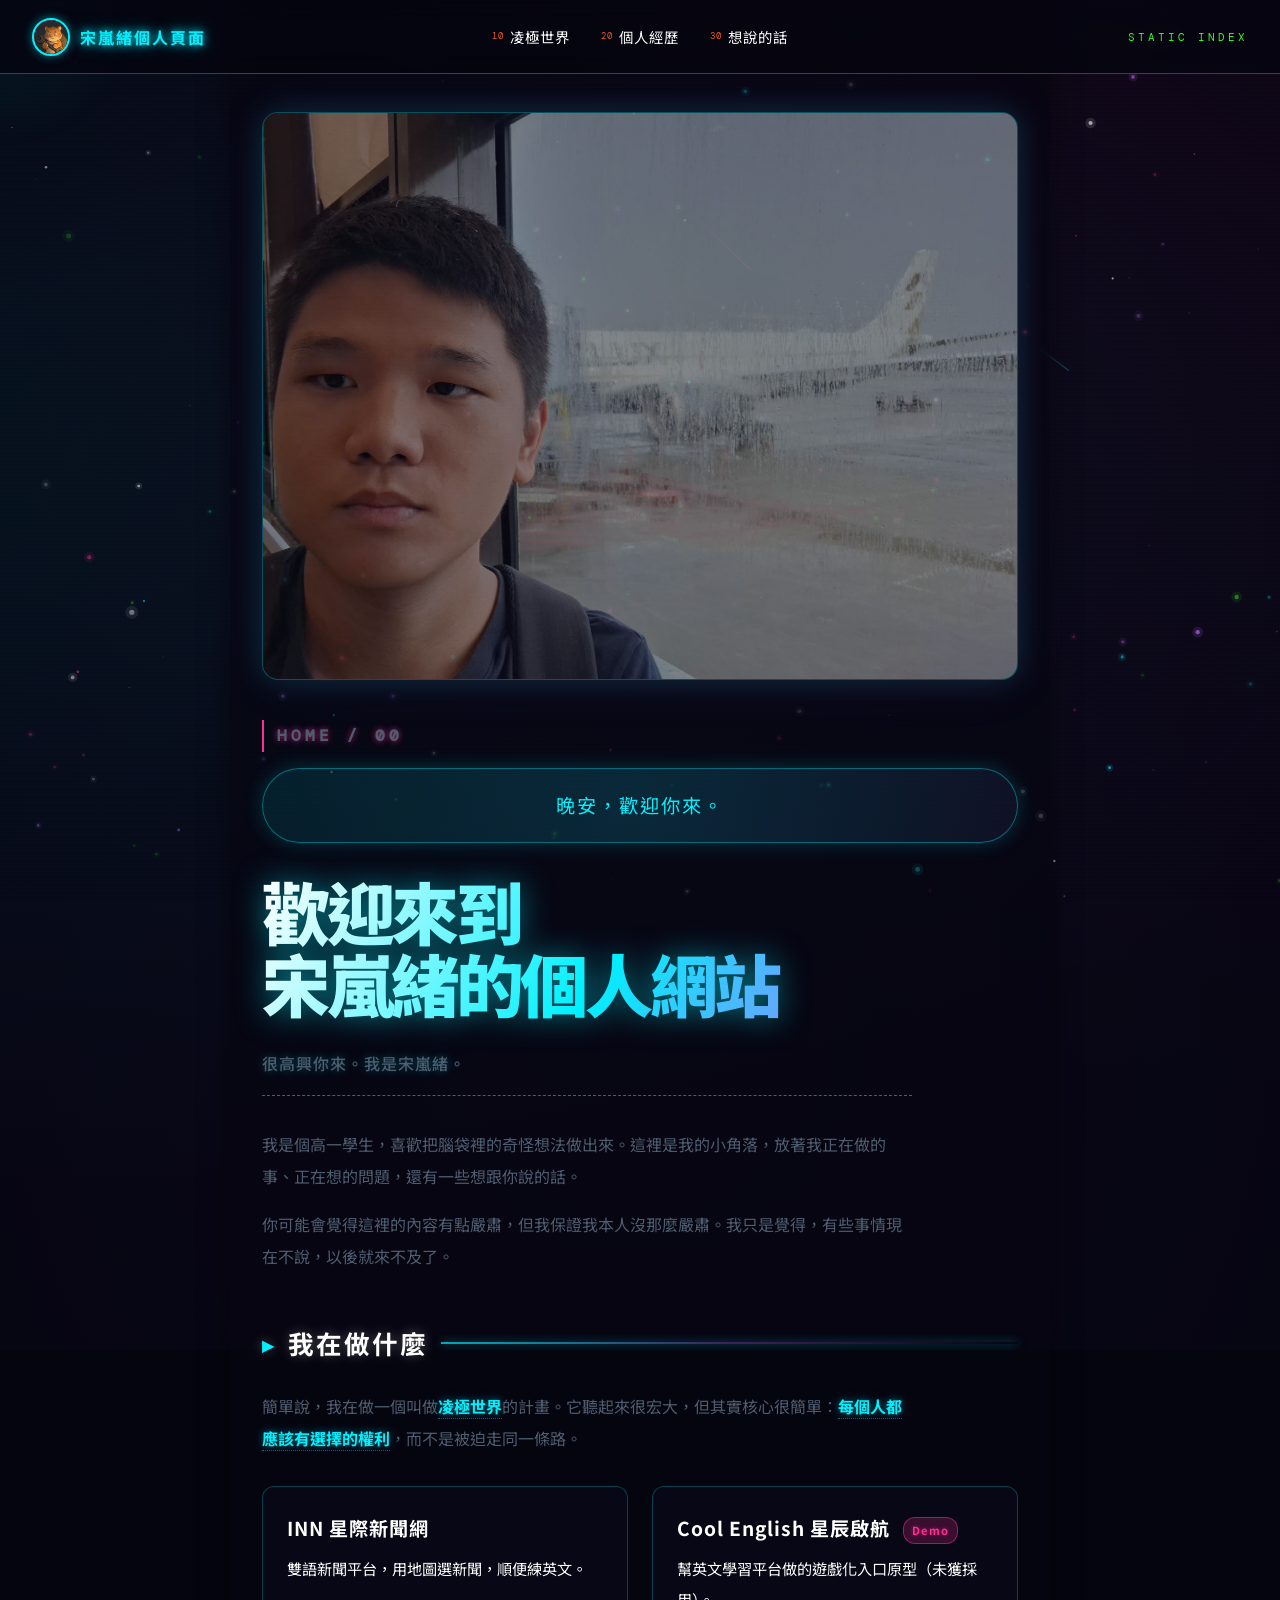
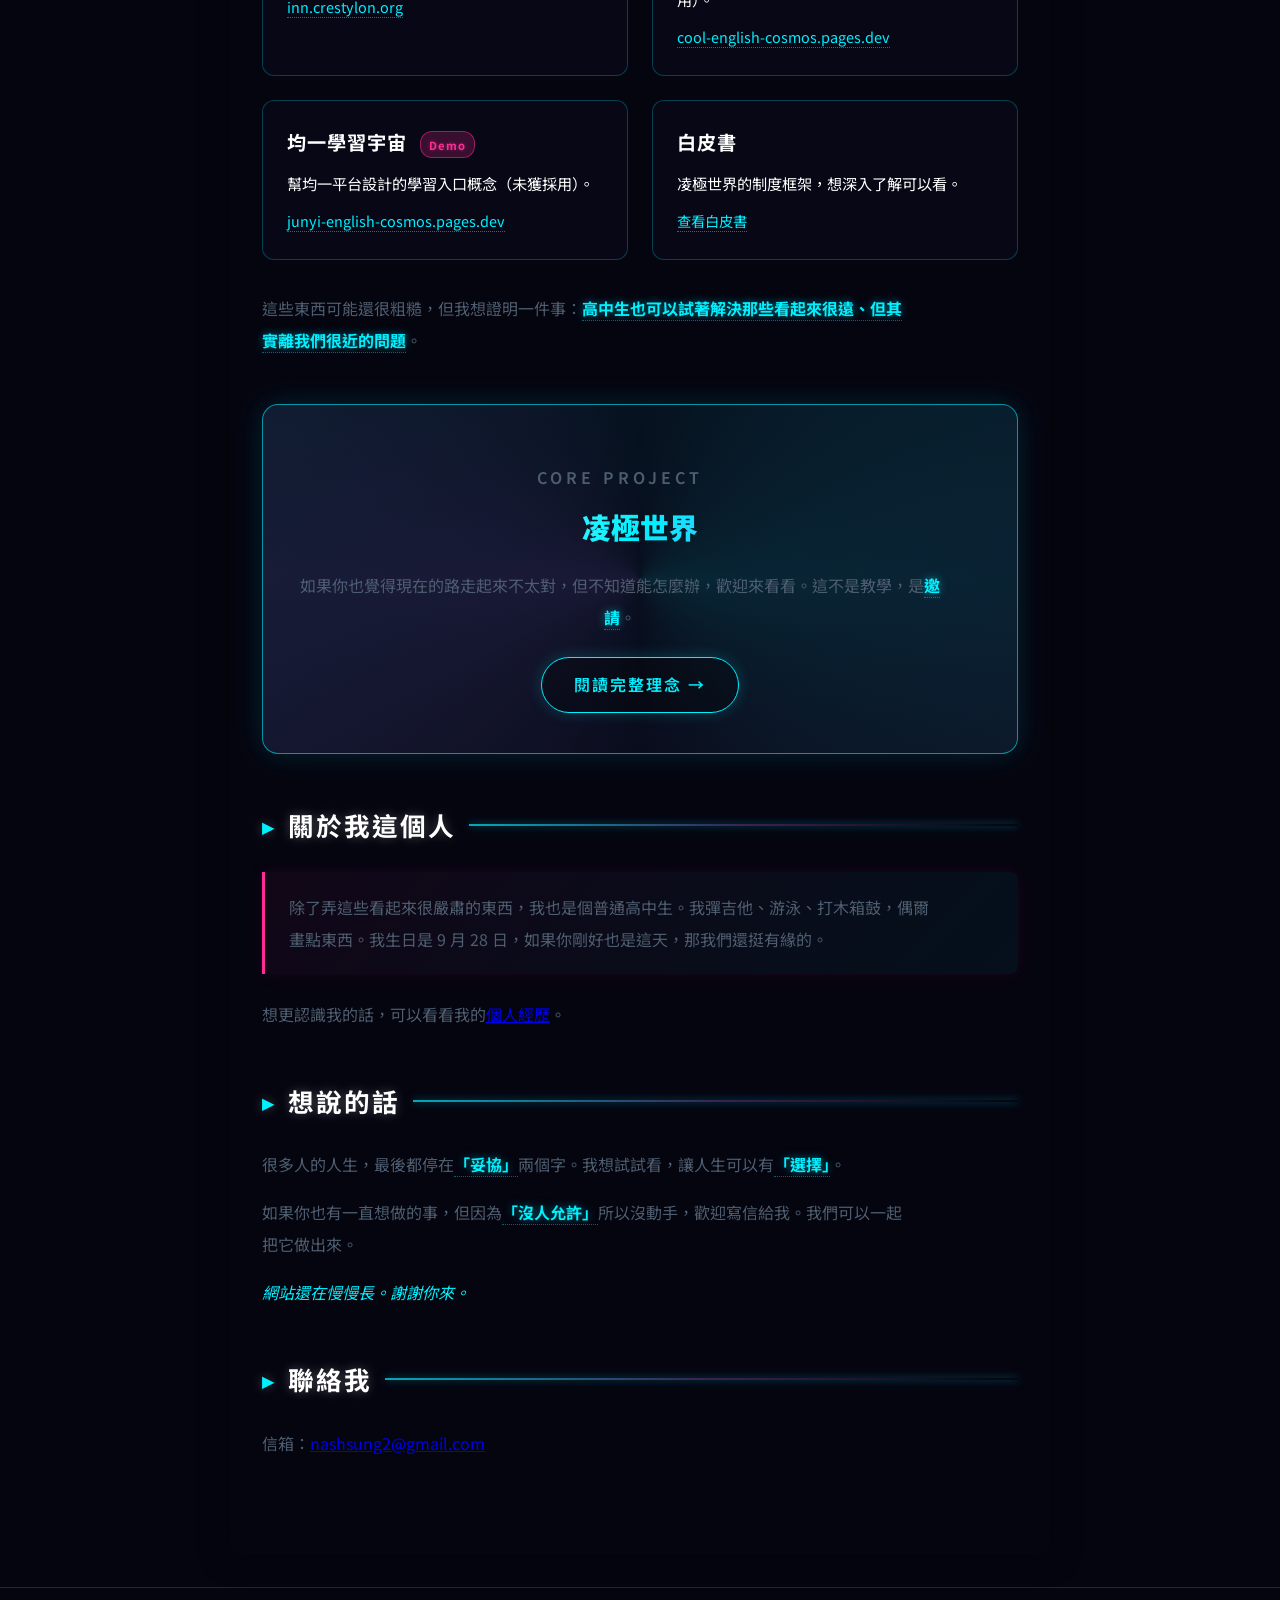
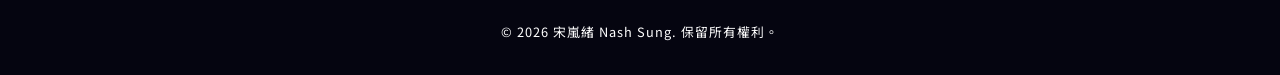
==== commit 834679bf: "Update index.html" ====
--- a/index.html
+++ b/index.html
@@ -15,7 +15,7 @@
         --neon-purple: #b967ff;
         --neon-green: #39ff14;
         --bg-deep: #050510;
-        --text-bright: #ffffff;
+        --border-glow: rgba(0, 240, 255, 0.35);
       }
 
       * { box-sizing: border-box; }
@@ -24,7 +24,7 @@
       body {
         margin: 0;
         background: var(--bg-deep);
-        color: var(--text-bright);
+        color: #ffffff;
         font-family: "Noto Sans TC", "微軟正黑體", "Microsoft JhengHei", sans-serif;
         line-height: 1.8;
         overflow-x: hidden;
@@ -54,9 +54,9 @@
         position: fixed;
         top: -50%; left: -50%;
         width: 200%; height: 200%;
-        background: radial-gradient(ellipse at 20% 50%, rgba(0,240,255,0.08) 0%, transparent 60%),
-                    radial-gradient(ellipse at 80% 20%, rgba(255,45,149,0.06) 0%, transparent 60%),
-                    radial-gradient(ellipse at 50% 80%, rgba(185,103,255,0.06) 0%, transparent 60%);
+        background: radial-gradient(ellipse at 20% 50%, rgba(0,240,255,0.06) 0%, transparent 60%),
+                    radial-gradient(ellipse at 80% 20%, rgba(255,45,149,0.05) 0%, transparent 60%),
+                    radial-gradient(ellipse at 50% 80%, rgba(185,103,255,0.04) 0%, transparent 60%);
         z-index: 0;
         pointer-events: none;
         animation: nebula-drift 30s ease-in-out infinite alternate;
@@ -76,7 +76,7 @@
         background: rgba(5,5,16,0.85);
         backdrop-filter: blur(12px);
         -webkit-backdrop-filter: blur(12px);
-        border-bottom: 1px solid rgba(0,240,255,0.4);
+        border-bottom: 1px solid var(--border-glow);
         padding: 0.6rem 2rem;
         display: flex;
         align-items: center;
@@ -169,6 +169,29 @@
         margin-bottom: 1rem;
       }
 
+      /* 首頁橫幅圖片：半透明版本 */
+      .hero-banner {
+        margin-bottom: 2.5rem;
+        border-radius: 16px;
+        overflow: hidden;
+        border: 1px solid rgba(0, 240, 255, 0.3);
+        box-shadow: 0 0 30px rgba(0, 240, 255, 0.15), 0 0 60px rgba(185, 103, 255, 0.08);
+        position: relative;
+        background: rgba(255, 255, 255, 0.02);
+      }
+      .hero-banner img {
+        display: block;
+        width: 100%;
+        height: auto;
+        object-fit: cover;
+        opacity: 0.5;
+        transition: opacity 0.5s ease, transform 0.5s ease;
+      }
+      .hero-banner:hover img {
+        opacity: 0.7;
+        transform: scale(1.02);
+      }
+
       .greeting-box {
         margin-bottom: 2rem;
         padding: 1.2rem 1.8rem;
@@ -453,6 +476,7 @@
         transition: opacity 0.3s;
       }
 
+      /* 手機版 */
       @media (max-width: 600px) {
         .site-header {
           position: relative;
@@ -480,6 +504,13 @@
         }
         .project-grid {
           grid-template-columns: 1fr;
+        }
+        .hero-banner {
+          border-radius: 10px;
+          margin-bottom: 1.5rem;
+        }
+        .hero-banner img {
+          opacity: 0.55;
         }
       }
     </style>
@@ -498,6 +529,11 @@
     </header>
 
     <main class="page-content content-text">
+      <!-- 首頁橫幅圖片：半透明 -->
+      <div class="hero-banner">
+        <img src="assets/images/hero-banner.png" alt="宋嵐緒的個人網站橫幅圖片" />
+      </div>
+
       <p class="page-kicker reveal visible">HOME / 00</p>
 
       <div class="greeting-box reveal visible" id="greeting">載入中...</div>
@@ -759,4 +795,4 @@
       })();
     </script>
   </body>
-</html>+</html>
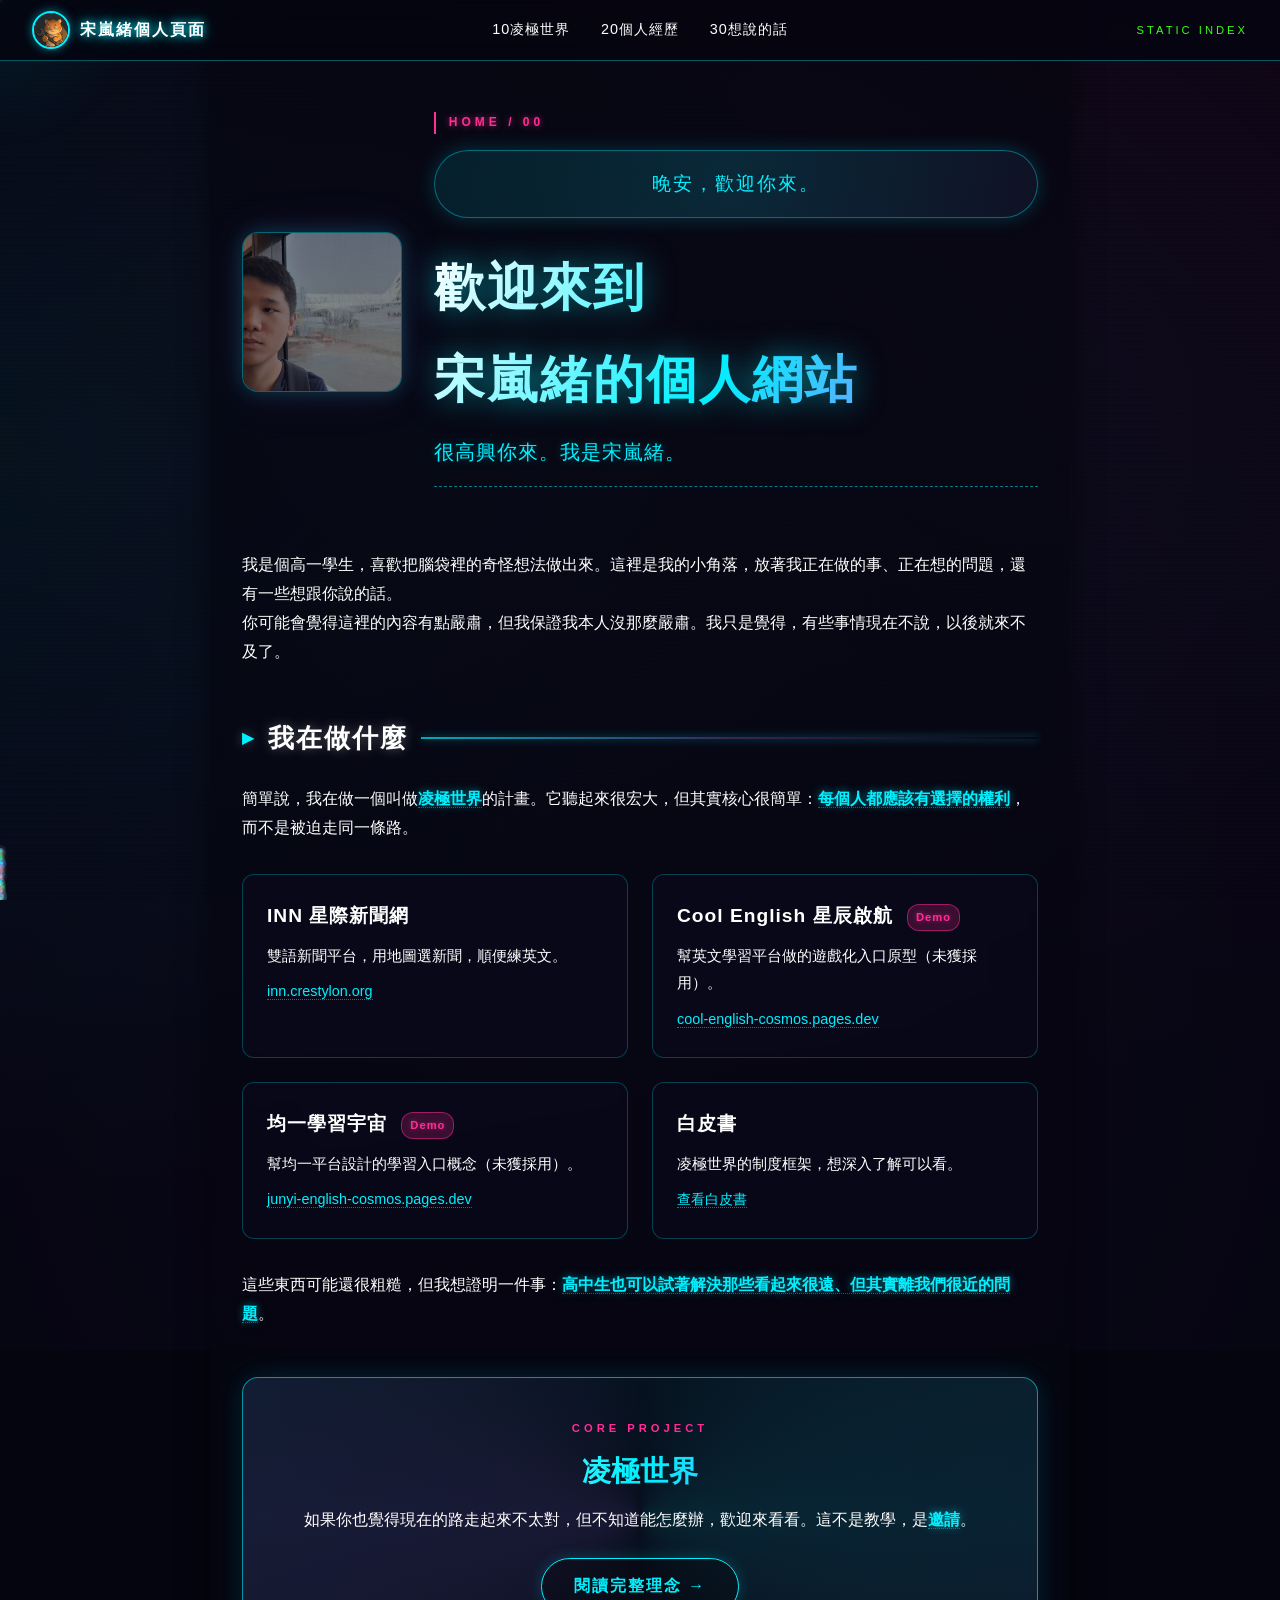
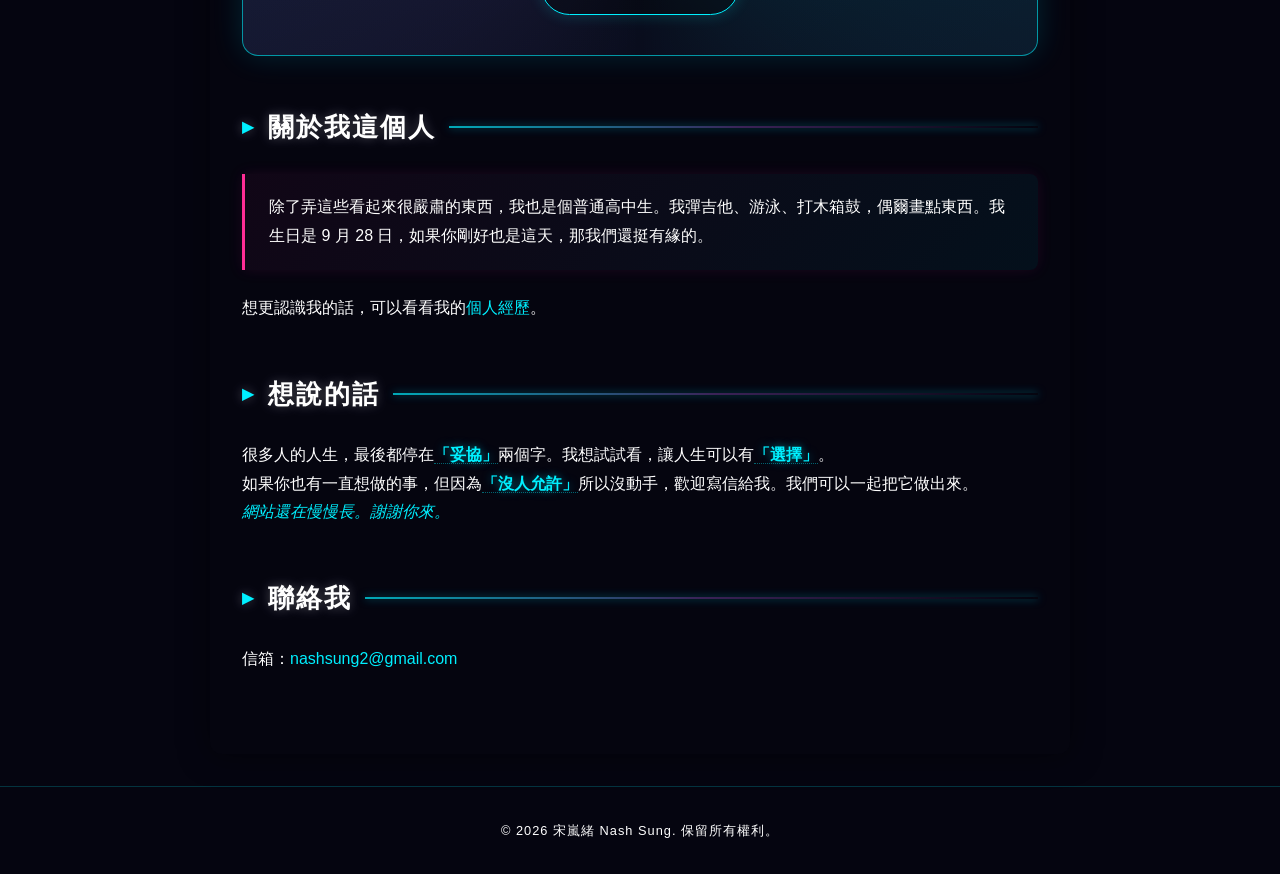
==== commit 6dd0149d: "Update index.html" ====
--- a/index.html
+++ b/index.html
@@ -169,32 +169,47 @@
         margin-bottom: 1rem;
       }
 
-      /* 首頁橫幅圖片：半透明版本 */
-      .hero-banner {
+      /* ========== 圖片與文字並排區塊 ========== */
+      .intro-wrapper {
+        display: flex;
+        align-items: center;
+        gap: 2rem;
         margin-bottom: 2.5rem;
+      }
+
+      .intro-image {
+        flex-shrink: 0;
+        width: 160px;
+        height: 160px;
         border-radius: 16px;
         overflow: hidden;
-        border: 1px solid rgba(0, 240, 255, 0.3);
-        box-shadow: 0 0 30px rgba(0, 240, 255, 0.15), 0 0 60px rgba(185, 103, 255, 0.08);
-        position: relative;
+        border: 1px solid rgba(0, 240, 255, 0.4);
+        box-shadow: 0 0 20px rgba(0, 240, 255, 0.2), 0 0 50px rgba(185, 103, 255, 0.1);
         background: rgba(255, 255, 255, 0.02);
       }
-      .hero-banner img {
+
+      .intro-image img {
         display: block;
         width: 100%;
-        height: auto;
+        height: 100%;
         object-fit: cover;
         opacity: 0.5;
         transition: opacity 0.5s ease, transform 0.5s ease;
       }
-      .hero-banner:hover img {
+
+      .intro-image:hover img {
         opacity: 0.7;
-        transform: scale(1.02);
+        transform: scale(1.05);
+      }
+
+      .intro-text {
+        flex: 1;
+        min-width: 0;
       }
 
       .greeting-box {
-        margin-bottom: 2rem;
-        padding: 1.2rem 1.8rem;
+        margin-bottom: 1.5rem;
+        padding: 1rem 1.5rem;
         border: 1px solid rgba(0,240,255,0.4);
         border-radius: 50px;
         background: linear-gradient(135deg, rgba(0,240,255,0.08), rgba(185,103,255,0.05));
@@ -231,7 +246,7 @@
         color: transparent;
         filter: drop-shadow(0 0 15px rgba(0,240,255,0.5));
         animation: title-glow 4s ease-in-out infinite alternate;
-        margin: 1rem 0 0.5rem;
+        margin: 0.5rem 0;
       }
       @keyframes title-glow {
         0% { filter: drop-shadow(0 0 10px rgba(0,240,255,0.5)); }
@@ -246,9 +261,10 @@
         letter-spacing: 1px;
         font-weight: 500;
         text-shadow: 0 0 10px rgba(0,240,255,0.3);
-        margin-bottom: 2rem;
-      }
-
+        margin-bottom: 1.5rem;
+      }
+
+      /* ========== 內容區塊 ========== */
       .section-title {
         position: relative;
         margin-top: 3rem;
@@ -505,12 +521,21 @@
         .project-grid {
           grid-template-columns: 1fr;
         }
-        .hero-banner {
-          border-radius: 10px;
-          margin-bottom: 1.5rem;
-        }
-        .hero-banner img {
-          opacity: 0.55;
+
+        /* 手機上圖片與文字改為上下排列 */
+        .intro-wrapper {
+          flex-direction: column;
+          align-items: center;
+          text-align: center;
+          gap: 1.5rem;
+        }
+        .intro-image {
+          width: 140px;
+          height: 140px;
+          border-radius: 14px;
+        }
+        .intro-text {
+          width: 100%;
         }
       }
     </style>
@@ -529,17 +554,18 @@
     </header>
 
     <main class="page-content content-text">
-      <!-- 首頁橫幅圖片：半透明 -->
-      <div class="hero-banner">
-        <img src="assets/images/hero-banner.png" alt="宋嵐緒的個人網站橫幅圖片" />
+      <!-- 圖片與文字並排區塊 -->
+      <div class="intro-wrapper">
+        <div class="intro-image">
+          <img src="assets/images/hero-banner.png" alt="宋嵐緒的個人網站圖片" />
+        </div>
+        <div class="intro-text">
+          <p class="page-kicker reveal visible">HOME / 00</p>
+          <div class="greeting-box reveal visible" id="greeting">載入中...</div>
+          <h1 class="reveal visible">歡迎來到<br>宋嵐緒的個人網站</h1>
+          <p class="lead reveal visible">很高興你來。我是宋嵐緒。</p>
+        </div>
       </div>
-
-      <p class="page-kicker reveal visible">HOME / 00</p>
-
-      <div class="greeting-box reveal visible" id="greeting">載入中...</div>
-
-      <h1 class="reveal visible">歡迎來到<br>宋嵐緒的個人網站</h1>
-      <p class="lead reveal visible">很高興你來。我是宋嵐緒。</p>
 
       <p class="reveal reveal-delay-1">
         我是個高一學生，喜歡把腦袋裡的奇怪想法做出來。這裡是我的小角落，放著我正在做的事、正在想的問題，還有一些想跟你說的話。
--- a/assets/css/site.css
+++ b/assets/css/site.css
@@ -1,3 +1,216 @@
-/* Song Lan-Xu Static Navigation Framework — paper-white canvas, deep navy rules, orange marks, character-avatar brand. */
-@import url('https://fonts.googleapis.com/css2?family=DM+Mono:wght@400;500&family=Noto+Sans+TC:wght@400;500;700&display=swap');
-:root { --paper:#f7f3ec; --ink:#102a43; --signal:#e95a2b; --line:rgba(16,42,67,.2); } * { box-sizing:border-box; } html { min-height:100%; } body { min-height:100vh; margin:0; background:var(--paper); color:var(--ink); font-family:"Noto Sans TC",sans-serif; background-image:radial-gradient(rgba(16,42,67,.08) .55px,transparent .55px); background-size:9px 9px; } .site-header { position:sticky; top:0; z-index:10; min-height:74px; display:flex; align-items:center; gap:34px; padding:0 clamp(22px,5vw,78px); border-bottom:1px solid var(--line); background:rgba(247,243,236,.94); backdrop-filter:blur(12px); } .site-brand { display:inline-flex; align-items:center; gap:10px; color:var(--ink); text-decoration:none; font:700 14px "Noto Sans TC",sans-serif; letter-spacing:.08em; white-space:nowrap; transition:opacity .16s ease; } .site-brand:hover { opacity:.72; } .site-brand-avatar { width:38px; height:38px; display:block; flex:0 0 38px; border:1px solid rgba(16,42,67,.25); border-radius:50%; object-fit:cover; background:#1a2025; box-shadow:0 0 0 3px rgba(233,90,43,.12); } .site-nav { display:flex; align-items:center; gap:23px; } .site-nav a { display:flex; align-items:center; gap:6px; color:#536478; text-decoration:none; font-size:13px; transition:color .16s ease; } .site-nav a:hover,.site-nav a[aria-current="page"] { color:var(--ink); } .site-nav a span { color:var(--signal); font:9px "DM Mono",monospace; } .site-status { margin-left:auto; color:#697789; font:9px "DM Mono",monospace; letter-spacing:.12em; } .empty-home { min-height:calc(100vh - 74px); } .page-content { width:min(100% - 44px,820px); min-height:calc(100vh - 74px); margin:auto; padding:clamp(48px,10vw,120px) 0; } .page-kicker { color:var(--signal); font:10px "DM Mono",monospace; letter-spacing:.14em; } .page-content h1 { max-width:700px; margin:18px 0 28px; font-size:clamp(36px,6vw,68px); line-height:1.06; letter-spacing:-.05em; } .page-content p { max-width:650px; color:#4e5e70; font-size:16px; line-height:2; } @media (max-width:720px) { .site-header { min-height:62px; gap:16px; padding:0 18px; overflow-x:auto; } .site-brand { gap:8px; font-size:13px; } .site-brand-avatar { width:34px; height:34px; flex-basis:34px; } .site-nav { gap:14px; } .site-nav a { white-space:nowrap; font-size:12px; } .site-status { display:none; } .empty-home { min-height:calc(100vh - 62px); } .page-content { min-height:calc(100vh - 62px); } }
+/* ========================================
+   Nash Pages — 全站基礎樣式
+   適用：首頁與所有 pages/ 子頁面
+   ======================================== */
+
+:root {
+  --neon-cyan: #00f0ff;
+  --neon-magenta: #ff2d95;
+  --neon-purple: #b967ff;
+  --neon-green: #39ff14;
+  --bg-deep: #050510;
+  --text-bright: #ffffff;
+  --text-dim: #c5cde8;
+}
+
+* {
+  box-sizing: border-box;
+  margin: 0;
+  padding: 0;
+}
+
+html {
+  scroll-behavior: smooth;
+}
+
+body {
+  background: var(--bg-deep);
+  color: var(--text-bright);
+  font-family: "Noto Sans TC", "微軟正黑體", "Microsoft JhengHei", sans-serif;
+  line-height: 1.8;
+  overflow-x: hidden;
+}
+
+/* ========================================
+   導覽列
+   ======================================== */
+.site-header {
+  position: fixed;
+  top: 0;
+  left: 0;
+  width: 100%;
+  z-index: 100;
+  background: rgba(5, 5, 16, 0.85);
+  backdrop-filter: blur(12px);
+  -webkit-backdrop-filter: blur(12px);
+  border-bottom: 1px solid rgba(0, 240, 255, 0.4);
+  padding: 0.6rem 2rem;
+  display: flex;
+  align-items: center;
+  justify-content: center;
+}
+
+.site-brand {
+  position: absolute;
+  left: 2rem;
+  display: flex;
+  align-items: center;
+  gap: 0.6rem;
+  text-decoration: none;
+  color: var(--neon-cyan);
+  font-weight: 700;
+  letter-spacing: 2px;
+  font-size: 1rem;
+  text-shadow: 0 0 8px var(--neon-cyan), 0 0 20px rgba(0, 240, 255, 0.4);
+  transition: all 0.3s;
+}
+
+.site-brand:hover {
+  text-shadow: 0 0 12px var(--neon-cyan), 0 0 30px rgba(0, 240, 255, 0.7);
+  color: var(--text-bright);
+}
+
+.site-brand-avatar {
+  width: 38px;
+  height: 38px;
+  border-radius: 50%;
+  object-fit: cover;
+  border: 2px solid var(--neon-cyan);
+  box-shadow: 0 0 10px rgba(0, 240, 255, 0.5);
+  flex-shrink: 0;
+}
+
+.site-brand-text {
+  white-space: nowrap;
+}
+
+.site-nav {
+  display: flex;
+  align-items: center;
+  gap: 0.2rem;
+  flex-wrap: wrap;
+  justify-content: center;
+}
+
+.site-nav a {
+  color: var(--text-bright);
+  text-decoration: none;
+  padding: 0.4rem 0.8rem;
+  letter-spacing: 1px;
+  font-size: 0.9rem;
+  transition: all 0.3s;
+  border: 1px solid transparent;
+}
+
+.site-nav a:hover,
+.site-nav a.active {
+  color: var(--neon-cyan);
+  border-color: var(--neon-cyan);
+  text-shadow: 0 0 6px var(--neon-cyan);
+  background: rgba(0, 240, 255, 0.1);
+}
+
+.site-status {
+  position: absolute;
+  right: 2rem;
+  color: var(--neon-green);
+  font-size: 0.7rem;
+  letter-spacing: 3px;
+  animation: pulse-status 2s ease-in-out infinite;
+  white-space: nowrap;
+}
+
+@keyframes pulse-status {
+  0%, 100% {
+    opacity: 1;
+    text-shadow: 0 0 4px var(--neon-green);
+  }
+  50% {
+    opacity: 0.5;
+    text-shadow: none;
+  }
+}
+
+/* ========================================
+   內容區域
+   ======================================== */
+.page-content {
+  max-width: 760px;
+  margin: 0 auto;
+  padding: 7rem 2rem 5rem;
+  background: rgba(5, 5, 16, 0.6);
+  border-radius: 12px;
+  box-shadow: 0 0 30px rgba(0, 0, 0, 0.5);
+}
+
+/* ========================================
+   文字顏色（核心修正：所有文字高亮度）
+   ======================================== */
+h1, h2, h3, h4, h5, h6,
+p, span, li, div, a,
+label, strong, em, blockquote {
+  color: var(--text-bright);
+}
+
+.page-kicker {
+  color: var(--neon-magenta);
+  font-size: 0.75rem;
+  letter-spacing: 4px;
+  text-transform: uppercase;
+  border-left: 2px solid var(--neon-magenta);
+  padding-left: 0.8rem;
+  font-weight: 600;
+  text-shadow: 0 0 6px rgba(255, 45, 149, 0.7);
+}
+
+a {
+  color: var(--neon-cyan);
+  text-decoration: none;
+  transition: all 0.3s;
+}
+
+a:hover {
+  color: var(--text-bright);
+  text-shadow: 0 0 8px var(--neon-cyan);
+}
+
+/* ========================================
+   手機版導覽列
+   ======================================== */
+@media (max-width: 600px) {
+  .site-header {
+    position: relative;
+    flex-direction: column;
+    align-items: center;
+    padding: 0.5rem 1rem;
+    height: auto;
+  }
+
+  .site-brand {
+    position: static;
+    margin-bottom: 0.3rem;
+  }
+
+  .site-nav {
+    width: 100%;
+    justify-content: center;
+    flex-wrap: wrap;
+    gap: 0.2rem;
+  }
+
+  .site-nav a {
+    padding: 0.3rem 0.6rem;
+    font-size: 0.8rem;
+    margin: 0;
+  }
+
+  .site-status {
+    position: static;
+    margin-top: 0.3rem;
+  }
+
+  .page-content {
+    padding: 6rem 1.2rem 3rem;
+    background: rgba(5, 5, 16, 0.8);
+  }
+}
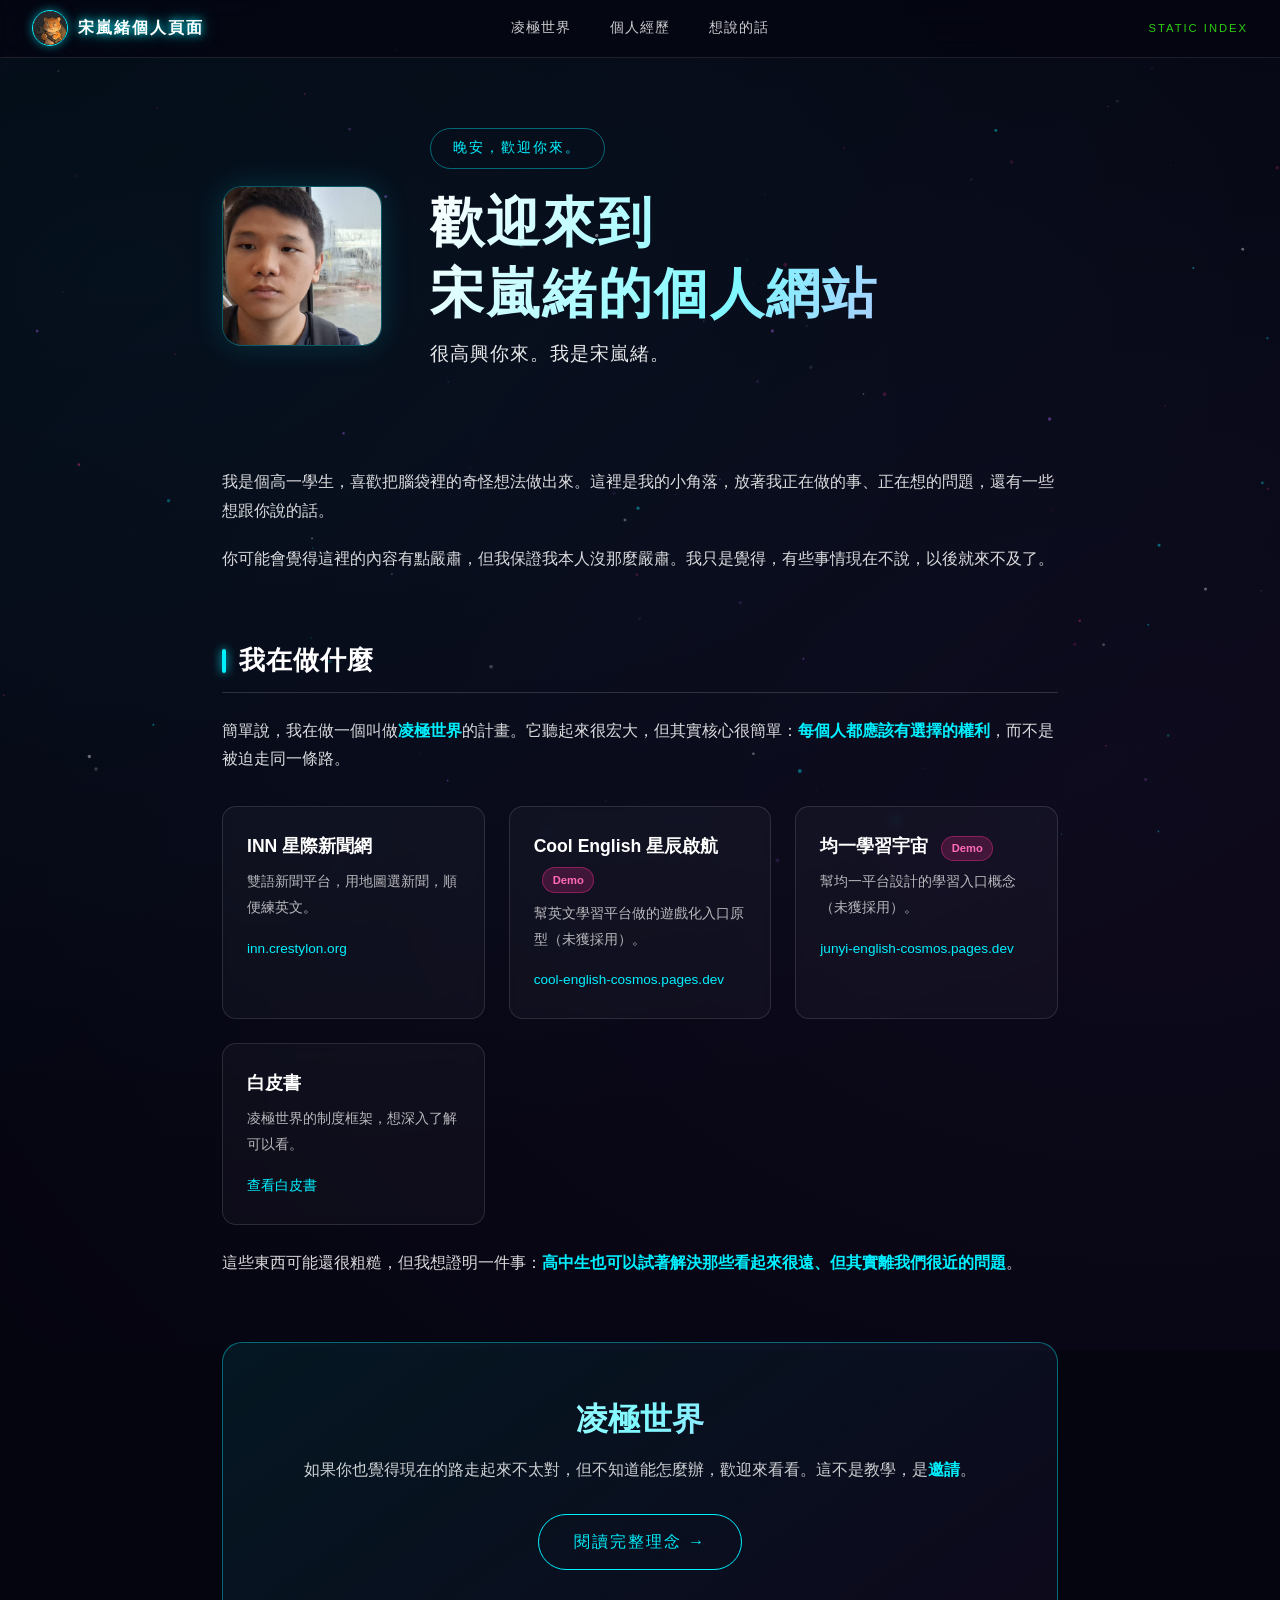
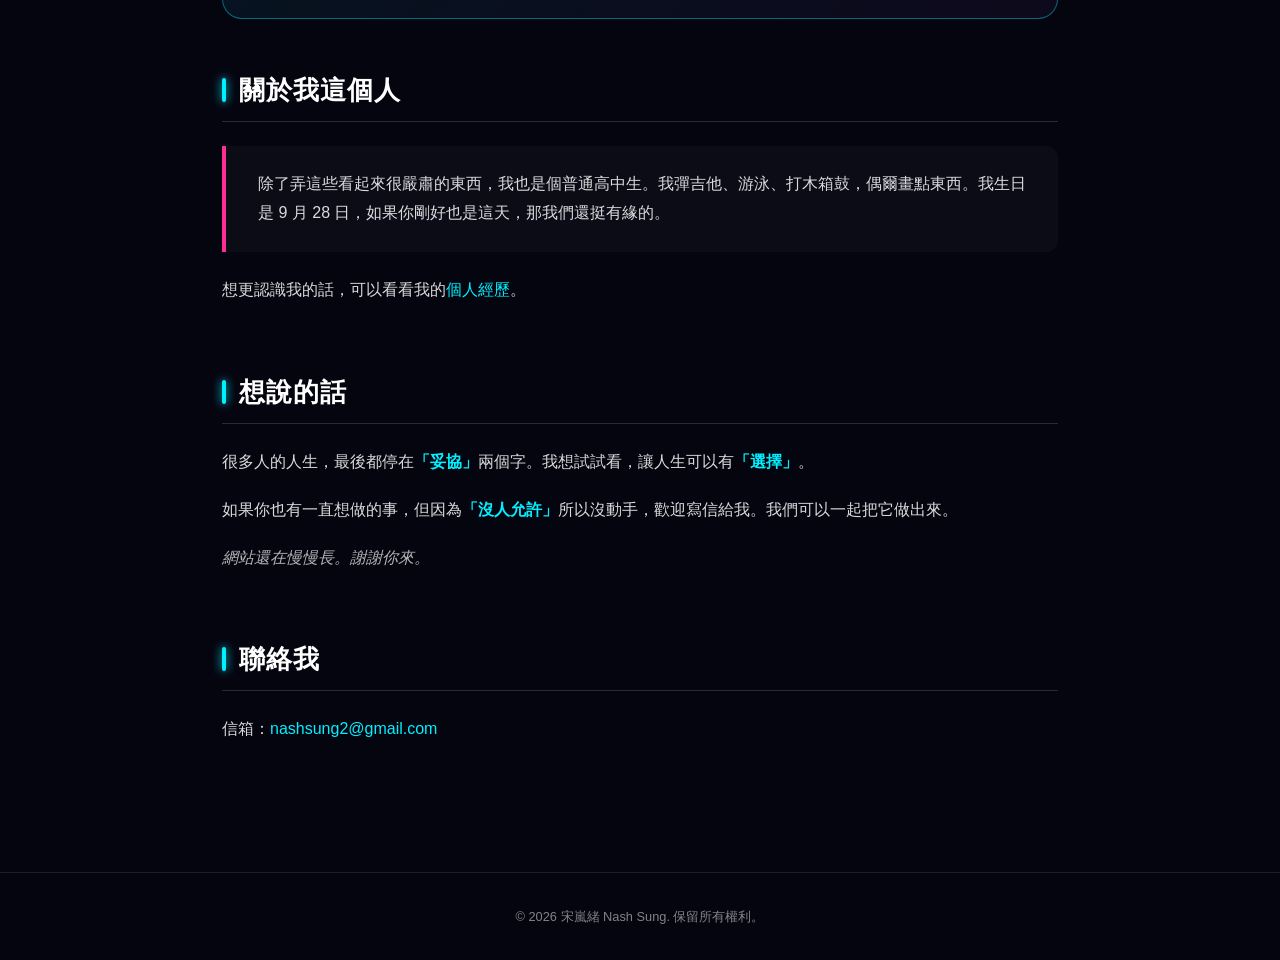
==== commit a9d9ad43: "Update index.html" ====
--- a/index.html
+++ b/index.html
@@ -4,10 +4,8 @@
     <meta charset="utf-8" />
     <meta name="viewport" content="width=device-width, initial-scale=1" />
     <title>宋嵐緒的個人網站 — Nash Pages</title>
-
     <link rel="icon" type="image/png" href="assets/images/avatar-circle.png" />
     <link rel="stylesheet" href="assets/css/site.css" />
-
     <style>
       :root {
         --neon-cyan: #00f0ff;
@@ -15,68 +13,53 @@
         --neon-purple: #b967ff;
         --neon-green: #39ff14;
         --bg-deep: #050510;
-        --border-glow: rgba(0, 240, 255, 0.35);
-      }
-
-      * { box-sizing: border-box; }
+        --text-bright: #ffffff;
+      }
+
+      * { box-sizing: border-box; margin: 0; padding: 0; }
       html { scroll-behavior: smooth; }
 
       body {
-        margin: 0;
         background: var(--bg-deep);
-        color: #ffffff;
+        color: var(--text-bright);
         font-family: "Noto Sans TC", "微軟正黑體", "Microsoft JhengHei", sans-serif;
         line-height: 1.8;
         overflow-x: hidden;
         position: relative;
       }
 
+      /* 星空粒子畫布 */
       #particle-canvas {
         position: fixed;
         top: 0; left: 0;
         width: 100%; height: 100%;
         z-index: 0;
         pointer-events: none;
-      }
-
-      body::before {
-        content: "";
-        position: fixed;
-        top: 0; left: 0;
-        width: 100%; height: 100%;
-        background: repeating-linear-gradient(0deg, transparent, transparent 2px, rgba(0,0,0,0.03) 2px, rgba(0,0,0,0.03) 4px);
-        z-index: 1;
-        pointer-events: none;
-      }
-
+        opacity: 0.6;
+      }
+
+      /* 柔光背景 */
       body::after {
         content: "";
         position: fixed;
         top: -50%; left: -50%;
         width: 200%; height: 200%;
-        background: radial-gradient(ellipse at 20% 50%, rgba(0,240,255,0.06) 0%, transparent 60%),
-                    radial-gradient(ellipse at 80% 20%, rgba(255,45,149,0.05) 0%, transparent 60%),
-                    radial-gradient(ellipse at 50% 80%, rgba(185,103,255,0.04) 0%, transparent 60%);
+        background: radial-gradient(ellipse at 30% 40%, rgba(0,240,255,0.05) 0%, transparent 60%),
+                    radial-gradient(ellipse at 70% 70%, rgba(185,103,255,0.05) 0%, transparent 60%);
         z-index: 0;
         pointer-events: none;
-        animation: nebula-drift 30s ease-in-out infinite alternate;
-      }
-      @keyframes nebula-drift {
-        0% { transform: translate(0,0) scale(1); }
-        33% { transform: translate(-2%,1.5%) scale(1.05); }
-        66% { transform: translate(1.5%,-1%) scale(0.95); }
-        100% { transform: translate(-1%,-2%) scale(1.02); }
-      }
-
+      }
+
+      /* 導覽列 */
       .site-header {
         position: fixed;
         top: 0; left: 0;
         width: 100%;
         z-index: 100;
-        background: rgba(5,5,16,0.85);
-        backdrop-filter: blur(12px);
-        -webkit-backdrop-filter: blur(12px);
-        border-bottom: 1px solid var(--border-glow);
+        background: rgba(5,5,16,0.7);
+        backdrop-filter: blur(16px);
+        -webkit-backdrop-filter: blur(16px);
+        border-bottom: 1px solid rgba(255,255,255,0.1);
         padding: 0.6rem 2rem;
         display: flex;
         align-items: center;
@@ -93,456 +76,307 @@
         font-weight: 700;
         letter-spacing: 2px;
         font-size: 1rem;
-        text-shadow: 0 0 8px var(--neon-cyan), 0 0 20px rgba(0,240,255,0.4);
-        transition: all 0.3s;
-      }
-      .site-brand:hover {
-        text-shadow: 0 0 12px var(--neon-cyan), 0 0 30px rgba(0,240,255,0.7);
-        color: #fff;
-      }
+        transition: opacity 0.3s;
+      }
+      .site-brand:hover { opacity: 0.8; }
       .site-brand-avatar {
-        width: 38px; height: 38px;
+        width: 36px; height: 36px;
         border-radius: 50%;
         object-fit: cover;
-        border: 2px solid var(--neon-cyan);
-        box-shadow: 0 0 10px rgba(0,240,255,0.5);
-        flex-shrink: 0;
+        border: 1px solid var(--neon-cyan);
       }
       .site-brand-text { white-space: nowrap; }
 
       .site-nav {
         display: flex;
         align-items: center;
-        gap: 0.2rem;
+        gap: 0.5rem;
         flex-wrap: wrap;
         justify-content: center;
       }
       .site-nav a {
-        color: #ffffff;
+        color: rgba(255,255,255,0.8);
         text-decoration: none;
-        padding: 0.4rem 0.8rem;
+        padding: 0.3rem 0.9rem;
         letter-spacing: 1px;
         font-size: 0.9rem;
+        border-radius: 20px;
         transition: all 0.3s;
-        border: 1px solid transparent;
-      }
-      .site-nav a:hover, .site-nav a.active {
-        color: var(--neon-cyan);
-        border-color: var(--neon-cyan);
-        text-shadow: 0 0 6px var(--neon-cyan);
-        background: rgba(0,240,255,0.1);
-      }
+      }
+      .site-nav a:hover,
+      .site-nav a[aria-current="page"] {
+        color: #fff;
+        background: rgba(0,240,255,0.15);
+        box-shadow: 0 0 10px rgba(0,240,255,0.2);
+      }
+
       .site-status {
         position: absolute;
         right: 2rem;
         color: var(--neon-green);
         font-size: 0.7rem;
-        letter-spacing: 3px;
-        animation: pulse-status 2s ease-in-out infinite;
-        white-space: nowrap;
-      }
-      @keyframes pulse-status {
-        0%,100% { opacity:1; text-shadow:0 0 4px var(--neon-green); }
-        50% { opacity:0.5; text-shadow:none; }
-      }
-
-      .page-content {
+        letter-spacing: 2px;
+        opacity: 0.8;
+      }
+
+      /* 主要容器 */
+      .main-container {
         position: relative;
         z-index: 2;
-        max-width: 860px;
+        max-width: 900px;
         margin: 0 auto;
-        padding: 7rem 2rem 5rem;
-        background: rgba(5,5,16,0.6);
-        border-radius: 12px;
-        box-shadow: 0 0 30px rgba(0,0,0,0.5);
-      }
-
-      .page-kicker {
-        color: var(--neon-magenta);
-        font-size: 0.75rem;
-        letter-spacing: 4px;
-        text-transform: uppercase;
-        border-left: 2px solid var(--neon-magenta);
-        padding-left: 0.8rem;
-        text-shadow: 0 0 6px rgba(255,45,149,0.7);
-        font-weight: 600;
-        margin-bottom: 1rem;
-      }
-
-      /* ========== 圖片與文字並排區塊 ========== */
-      .intro-wrapper {
+        padding: 8rem 2rem 4rem;
+      }
+
+      /* 頂部介紹區 */
+      .hero {
         display: flex;
         align-items: center;
-        gap: 2rem;
-        margin-bottom: 2.5rem;
-      }
-
-      .intro-image {
+        gap: 3rem;
+        margin-bottom: 4rem;
+      }
+      .hero-image {
         flex-shrink: 0;
         width: 160px;
         height: 160px;
-        border-radius: 16px;
+        border-radius: 20px;
         overflow: hidden;
-        border: 1px solid rgba(0, 240, 255, 0.4);
-        box-shadow: 0 0 20px rgba(0, 240, 255, 0.2), 0 0 50px rgba(185, 103, 255, 0.1);
-        background: rgba(255, 255, 255, 0.02);
-      }
-
-      .intro-image img {
-        display: block;
+        border: 1px solid rgba(0,240,255,0.3);
+        box-shadow: 0 0 30px rgba(0,240,255,0.15);
+        background: rgba(255,255,255,0.03);
+        opacity: 0.75;
+        transition: opacity 0.5s, transform 0.5s;
+      }
+      .hero-image:hover {
+        opacity: 1;
+        transform: scale(1.03);
+      }
+      .hero-image img {
         width: 100%;
         height: 100%;
         object-fit: cover;
-        opacity: 0.5;
-        transition: opacity 0.5s ease, transform 0.5s ease;
-      }
-
-      .intro-image:hover img {
-        opacity: 0.7;
-        transform: scale(1.05);
-      }
-
-      .intro-text {
+      }
+      .hero-text {
         flex: 1;
-        min-width: 0;
-      }
-
-      .greeting-box {
-        margin-bottom: 1.5rem;
-        padding: 1rem 1.5rem;
+      }
+
+      .greeting {
+        display: inline-block;
+        padding: 0.4rem 1.4rem;
         border: 1px solid rgba(0,240,255,0.4);
-        border-radius: 50px;
-        background: linear-gradient(135deg, rgba(0,240,255,0.08), rgba(185,103,255,0.05));
+        border-radius: 30px;
         color: var(--neon-cyan);
-        font-size: 1.2rem;
+        font-size: 0.9rem;
         letter-spacing: 2px;
-        text-align: center;
-        box-shadow: 0 0 20px rgba(0,240,255,0.2);
-        position: relative;
-        overflow: hidden;
-      }
-      .greeting-box::before {
-        content: "";
-        position: absolute;
-        top: -50%;
-        left: -50%;
-        width: 200%;
-        height: 200%;
-        background: radial-gradient(circle, rgba(0,240,255,0.1) 0%, transparent 70%);
-        animation: glow-rotate 8s linear infinite;
-      }
-      @keyframes glow-rotate {
-        0% { transform: rotate(0deg); }
-        100% { transform: rotate(360deg); }
+        margin-bottom: 1.2rem;
       }
 
       h1 {
-        font-size: clamp(2rem, 5vw, 3.2rem);
+        font-size: clamp(2.2rem, 5vw, 3.4rem);
         font-weight: 900;
         letter-spacing: 2px;
-        background: linear-gradient(120deg, #ffffff, var(--neon-cyan), var(--neon-purple));
+        background: linear-gradient(120deg, #fff, #7ef9ff, #d4a5ff);
         -webkit-background-clip: text;
         background-clip: text;
         color: transparent;
-        filter: drop-shadow(0 0 15px rgba(0,240,255,0.5));
-        animation: title-glow 4s ease-in-out infinite alternate;
-        margin: 0.5rem 0;
-      }
-      @keyframes title-glow {
-        0% { filter: drop-shadow(0 0 10px rgba(0,240,255,0.5)); }
-        100% { filter: drop-shadow(0 0 25px rgba(185,103,255,0.7)); }
-      }
-
-      .lead {
-        font-size: 1.25rem;
-        color: var(--neon-cyan);
-        border-bottom: 1px dashed rgba(0,240,255,0.5);
-        padding-bottom: 1rem;
+        margin-bottom: 0.5rem;
+        line-height: 1.3;
+      }
+
+      .subtitle {
+        font-size: 1.2rem;
+        color: rgba(255,255,255,0.9);
         letter-spacing: 1px;
-        font-weight: 500;
-        text-shadow: 0 0 10px rgba(0,240,255,0.3);
-        margin-bottom: 1.5rem;
-      }
-
-      /* ========== 內容區塊 ========== */
+        margin-bottom: 2rem;
+      }
+
+      /* 段落 */
+      .section {
+        margin-bottom: 4rem;
+      }
       .section-title {
-        position: relative;
-        margin-top: 3rem;
-        margin-bottom: 1.5rem;
         font-size: 1.6rem;
         font-weight: 700;
-        letter-spacing: 2px;
-        color: #ffffff;
-        text-shadow: 0 0 12px rgba(255,255,255,0.3);
+        letter-spacing: 1px;
+        margin-bottom: 1.5rem;
+        padding-bottom: 0.5rem;
+        border-bottom: 1px solid rgba(255,255,255,0.15);
+        color: #fff;
         display: flex;
         align-items: center;
         gap: 0.8rem;
       }
       .section-title::before {
-        content: "▸";
+        content: "";
+        width: 4px;
+        height: 1.5rem;
+        background: var(--neon-cyan);
+        border-radius: 4px;
+        box-shadow: 0 0 10px var(--neon-cyan);
+      }
+
+      .section p {
+        color: rgba(255,255,255,0.85);
+        margin-bottom: 1.2rem;
+      }
+
+      .highlight {
         color: var(--neon-cyan);
-        font-size: 1.4rem;
-      }
-      .section-title::after {
-        content: "";
-        flex: 1;
-        height: 2px;
-        background: linear-gradient(90deg, rgba(0,240,255,0.7), rgba(185,103,255,0.3), transparent);
-        box-shadow: 0 0 8px rgba(0,240,255,0.5);
-      }
-
+        font-weight: 600;
+      }
+
+      /* 專案卡片 */
       .project-grid {
         display: grid;
-        grid-template-columns: repeat(auto-fit, minmax(260px, 1fr));
+        grid-template-columns: repeat(auto-fit, minmax(240px, 1fr));
         gap: 1.5rem;
-        margin: 2rem 0;
+        margin-top: 2rem;
       }
       .project-card {
-        background: rgba(10,10,30,0.5);
-        border: 1px solid rgba(0,240,255,0.25);
-        border-radius: 12px;
+        background: rgba(255,255,255,0.03);
+        border: 1px solid rgba(255,255,255,0.12);
+        border-radius: 14px;
         padding: 1.5rem;
-        transition: all 0.4s cubic-bezier(0.22,1,0.36,1);
-        position: relative;
-        overflow: hidden;
+        transition: all 0.4s ease;
         backdrop-filter: blur(4px);
       }
-      .project-card::before {
-        content: "";
-        position: absolute;
-        top: 0; left: 0;
-        width: 100%;
-        height: 2px;
-        background: linear-gradient(90deg, transparent, var(--neon-cyan), transparent);
-        opacity: 0;
-        transition: opacity 0.4s;
-      }
-      .project-card::after {
-        content: "";
-        position: absolute;
-        top: 0; right: 0;
-        width: 100%; height: 100%;
-        background: radial-gradient(circle at top right, rgba(0,240,255,0.1), transparent 70%);
-        opacity: 0;
-        transition: opacity 0.4s;
-      }
       .project-card:hover {
-        border-color: rgba(0,240,255,0.7);
-        box-shadow: 0 0 25px rgba(0,240,255,0.3), 0 0 50px rgba(185,103,255,0.15);
-        transform: translateY(-5px);
-      }
-      .project-card:hover::before,
-      .project-card:hover::after {
-        opacity: 1;
+        border-color: rgba(0,240,255,0.5);
+        background: rgba(0,240,255,0.05);
+        transform: translateY(-4px);
+        box-shadow: 0 10px 30px rgba(0,0,0,0.3);
       }
       .project-card h3 {
-        margin: 0 0 0.5rem;
-        font-size: 1.2rem;
-        color: #ffffff;
-        letter-spacing: 1px;
-        position: relative;
-        z-index: 1;
+        font-size: 1.1rem;
+        color: #fff;
+        margin-bottom: 0.4rem;
       }
       .project-card p {
-        margin: 0 0 0.5rem;
-        color: #ffffff;
-        font-size: 0.95rem;
-        position: relative;
-        z-index: 1;
+        font-size: 0.9rem;
+        color: rgba(255,255,255,0.7);
+        margin-bottom: 0.8rem;
       }
       .project-card a {
         color: var(--neon-cyan);
         text-decoration: none;
-        border-bottom: 1px dotted rgba(0,240,255,0.5);
-        transition: all 0.3s;
-        font-size: 0.9rem;
-        position: relative;
-        z-index: 1;
-      }
-      .project-card a:hover {
-        color: #ffffff;
-        text-shadow: 0 0 8px var(--neon-cyan);
+        font-size: 0.85rem;
       }
 
       .badge {
         display: inline-block;
-        padding: 0.15rem 0.5rem;
-        border-radius: 12px;
+        padding: 0.1rem 0.6rem;
+        border-radius: 20px;
         font-size: 0.7rem;
-        font-weight: 700;
-        letter-spacing: 1px;
+        font-weight: 600;
+        background: rgba(255,45,149,0.2);
+        color: #ff6bb8;
+        border: 1px solid rgba(255,45,149,0.4);
         margin-left: 0.5rem;
-        vertical-align: middle;
-        background: rgba(255,45,149,0.2);
-        color: var(--neon-magenta);
-        border: 1px solid rgba(255,45,149,0.5);
-        text-shadow: 0 0 4px rgba(255,45,149,0.5);
-      }
-
-      .highlight {
-        color: var(--neon-cyan);
-        font-weight: 700;
-        text-shadow: 0 0 8px rgba(0,240,255,0.5);
-        border-bottom: 1px dotted rgba(0,240,255,0.4);
-      }
-
-      .about-highlight {
-        background: linear-gradient(135deg, rgba(255,45,149,0.05), rgba(0,240,255,0.05));
-        border-left: 3px solid var(--neon-magenta);
-        padding: 1.2rem 1.5rem;
-        border-radius: 0 8px 8px 0;
-        margin: 1.5rem 0;
-        box-shadow: 0 0 15px rgba(255,45,149,0.1);
-      }
-
-      .crestylon-callout {
-        margin-top: 3rem;
-        padding: 2.5rem 2rem;
-        border: 1px solid rgba(0,240,255,0.6);
-        border-radius: 16px;
+      }
+
+      /* 凌極世界區塊 */
+      .callout {
         background: linear-gradient(145deg, rgba(0,240,255,0.08), rgba(185,103,255,0.05));
+        border: 1px solid rgba(0,240,255,0.4);
+        border-radius: 20px;
+        padding: 3rem 2rem;
         text-align: center;
-        position: relative;
-        overflow: hidden;
-        box-shadow: 0 0 30px rgba(0,240,255,0.15);
-      }
-      .crestylon-callout::before {
-        content: "";
-        position: absolute;
-        top: -50%;
-        left: -50%;
-        width: 200%;
-        height: 200%;
-        background: conic-gradient(from 0deg, transparent, rgba(0,240,255,0.1), transparent, rgba(185,103,255,0.1), transparent);
-        animation: rotate-conic 10s linear infinite;
-      }
-      @keyframes rotate-conic {
-        0% { transform: rotate(0deg); }
-        100% { transform: rotate(360deg); }
-      }
-      .callout-label {
-        color: var(--neon-magenta);
-        font-size: 0.7rem;
-        letter-spacing: 4px;
-        font-weight: 600;
+        margin: 3rem 0;
+      }
+      .callout h2 {
+        font-size: 2rem;
         margin-bottom: 0.5rem;
-        position: relative;
-        z-index: 1;
-      }
-      .callout-title {
-        font-size: 1.8rem;
-        font-weight: 900;
-        background: linear-gradient(120deg, #fff, var(--neon-cyan), var(--neon-purple));
+        background: linear-gradient(120deg, #fff, #7ef9ff, #d4a5ff);
         -webkit-background-clip: text;
         background-clip: text;
         color: transparent;
-        margin: 0 0 0.5rem;
-        position: relative;
-        z-index: 1;
-      }
-      .callout-text {
-        color: #ffffff;
-        margin-bottom: 1.5rem;
-        position: relative;
-        z-index: 1;
-      }
-      .callout-button {
+      }
+      .callout p {
+        color: rgba(255,255,255,0.8);
+        margin-bottom: 1.8rem;
+      }
+      .callout .btn {
         display: inline-block;
-        padding: 0.8rem 2rem;
+        padding: 0.8rem 2.2rem;
+        border-radius: 30px;
         border: 1px solid var(--neon-cyan);
-        border-radius: 50px;
         color: var(--neon-cyan);
-        font-weight: 600;
+        text-decoration: none;
         letter-spacing: 2px;
-        text-decoration: none;
-        transition: all 0.4s;
-        position: relative;
-        z-index: 1;
-        background: rgba(0,0,0,0.3);
-        box-shadow: 0 0 15px rgba(0,240,255,0.2);
-      }
-      .callout-button:hover {
+        transition: all 0.3s;
+      }
+      .callout .btn:hover {
         background: rgba(0,240,255,0.15);
-        color: #ffffff;
-        box-shadow: 0 0 30px rgba(0,240,255,0.5);
-        transform: scale(1.05);
-      }
-
+        color: #fff;
+        box-shadow: 0 0 20px rgba(0,240,255,0.3);
+      }
+
+      /* 關於我區塊 */
+      .about-block {
+        background: rgba(255,255,255,0.03);
+        border-left: 4px solid var(--neon-magenta);
+        padding: 1.5rem 2rem;
+        border-radius: 0 12px 12px 0;
+        margin: 1.5rem 0;
+      }
+
+      /* 頁尾 */
       .site-footer {
-        position: relative;
-        z-index: 2;
         text-align: center;
         padding: 2rem;
-        color: #ffffff;
+        color: rgba(255,255,255,0.5);
         font-size: 0.8rem;
-        letter-spacing: 1px;
-        border-top: 1px solid rgba(0,240,255,0.2);
-        margin-top: 2rem;
-      }
-
-      #cursor-glow {
-        position: fixed;
-        width: 300px;
-        height: 300px;
-        border-radius: 50%;
-        background: radial-gradient(circle, rgba(0,240,255,0.08) 0%, transparent 70%);
-        pointer-events: none;
-        z-index: 0;
-        transform: translate(-50%,-50%);
-        transition: opacity 0.3s;
-      }
-
-      /* 手機版 */
+        border-top: 1px solid rgba(255,255,255,0.1);
+      }
+
+      /* 動畫類 */
+      .fade-up {
+        opacity: 0;
+        transform: translateY(30px);
+        transition: opacity 0.8s ease, transform 0.8s ease;
+      }
+      .fade-up.visible {
+        opacity: 1;
+        transform: translateY(0);
+      }
+
+      /* 手機版調整 */
       @media (max-width: 600px) {
         .site-header {
-          position: relative;
           flex-direction: column;
-          align-items: center;
-          padding: 0.5rem 1rem;
-          height: auto;
-        }
-        .site-brand { position: static; margin-bottom: 0.3rem; }
+          padding: 0.8rem 1rem;
+        }
+        .site-brand {
+          position: static;
+          margin-bottom: 0.5rem;
+        }
         .site-nav {
           width: 100%;
-          justify-content: center;
-          flex-wrap: wrap;
           gap: 0.2rem;
         }
-        .site-nav a {
-          padding: 0.3rem 0.6rem;
-          font-size: 0.8rem;
-          margin: 0;
-        }
-        .site-status { position: static; margin-top: 0.3rem; }
-        .page-content {
-          padding: 6rem 1.2rem 3rem;
-          background: rgba(5,5,16,0.8);
-        }
-        .project-grid {
-          grid-template-columns: 1fr;
-        }
-
-        /* 手機上圖片與文字改為上下排列 */
-        .intro-wrapper {
+        .site-status {
+          display: none;
+        }
+        .main-container {
+          padding: 7rem 1.2rem 3rem;
+        }
+        .hero {
           flex-direction: column;
-          align-items: center;
           text-align: center;
-          gap: 1.5rem;
-        }
-        .intro-image {
+          gap: 2rem;
+        }
+        .hero-image {
           width: 140px;
           height: 140px;
-          border-radius: 14px;
-        }
-        .intro-text {
-          width: 100%;
+        }
+        .section-title {
+          font-size: 1.4rem;
         }
       }
     </style>
   </head>
   <body>
     <canvas id="particle-canvas"></canvas>
-    <div id="cursor-glow"></div>
 
     <header class="site-header" data-site-navigation>
       <a class="site-brand" href="/" aria-label="宋嵐緒個人頁面首頁">
@@ -553,93 +387,101 @@
       <span class="site-status">STATIC INDEX</span>
     </header>
 
-    <main class="page-content content-text">
-      <!-- 圖片與文字並排區塊 -->
-      <div class="intro-wrapper">
-        <div class="intro-image">
-          <img src="assets/images/hero-banner.png" alt="宋嵐緒的個人網站圖片" />
+    <main class="main-container">
+      <!-- 頂部個人區 -->
+      <section class="hero">
+        <div class="hero-image fade-up visible">
+          <img src="assets/images/hero-banner.png" alt="宋嵐緒的圖片" />
         </div>
-        <div class="intro-text">
-          <p class="page-kicker reveal visible">HOME / 00</p>
-          <div class="greeting-box reveal visible" id="greeting">載入中...</div>
-          <h1 class="reveal visible">歡迎來到<br>宋嵐緒的個人網站</h1>
-          <p class="lead reveal visible">很高興你來。我是宋嵐緒。</p>
+        <div class="hero-text">
+          <div class="greeting fade-up visible" id="greeting">載入中...</div>
+          <h1 class="fade-up visible">歡迎來到<br>宋嵐緒的個人網站</h1>
+          <p class="subtitle fade-up visible">很高興你來。我是宋嵐緒。</p>
         </div>
-      </div>
-
-      <p class="reveal reveal-delay-1">
-        我是個高一學生，喜歡把腦袋裡的奇怪想法做出來。這裡是我的小角落，放著我正在做的事、正在想的問題，還有一些想跟你說的話。
-      </p>
-      <p class="reveal reveal-delay-2">
-        你可能會覺得這裡的內容有點嚴肅，但我保證我本人沒那麼嚴肅。我只是覺得，有些事情現在不說，以後就來不及了。
-      </p>
-
-      <h2 class="section-title reveal">我在做什麼</h2>
-      <p class="reveal reveal-delay-1">
-        簡單說，我在做一個叫做<span class="highlight">凌極世界</span>的計畫。它聽起來很宏大，但其實核心很簡單：<span class="highlight">每個人都應該有選擇的權利</span>，而不是被迫走同一條路。
-      </p>
-
-      <div class="project-grid">
-        <div class="project-card reveal reveal-delay-1">
-          <h3>INN 星際新聞網</h3>
-          <p>雙語新聞平台，用地圖選新聞，順便練英文。</p>
-          <a href="https://inn.crestylon.org" target="_blank" rel="noreferrer">inn.crestylon.org</a>
+      </section>
+
+      <!-- 自我介紹 -->
+      <section class="section fade-up">
+        <p>
+          我是個高一學生，喜歡把腦袋裡的奇怪想法做出來。這裡是我的小角落，放著我正在做的事、正在想的問題，還有一些想跟你說的話。
+        </p>
+        <p>
+          你可能會覺得這裡的內容有點嚴肅，但我保證我本人沒那麼嚴肅。我只是覺得，有些事情現在不說，以後就來不及了。
+        </p>
+      </section>
+
+      <!-- 我在做什麼 -->
+      <section class="section fade-up">
+        <h2 class="section-title">我在做什麼</h2>
+        <p>
+          簡單說，我在做一個叫做<span class="highlight">凌極世界</span>的計畫。它聽起來很宏大，但其實核心很簡單：<span class="highlight">每個人都應該有選擇的權利</span>，而不是被迫走同一條路。
+        </p>
+        <div class="project-grid">
+          <div class="project-card">
+            <h3>INN 星際新聞網</h3>
+            <p>雙語新聞平台，用地圖選新聞，順便練英文。</p>
+            <a href="https://inn.crestylon.org" target="_blank" rel="noreferrer">inn.crestylon.org</a>
+          </div>
+          <div class="project-card">
+            <h3>Cool English 星辰啟航 <span class="badge">Demo</span></h3>
+            <p>幫英文學習平台做的遊戲化入口原型（未獲採用）。</p>
+            <a href="https://cool-english-cosmos.pages.dev" target="_blank" rel="noreferrer">cool-english-cosmos.pages.dev</a>
+          </div>
+          <div class="project-card">
+            <h3>均一學習宇宙 <span class="badge">Demo</span></h3>
+            <p>幫均一平台設計的學習入口概念（未獲採用）。</p>
+            <a href="https://junyi-english-cosmos.pages.dev" target="_blank" rel="noreferrer">junyi-english-cosmos.pages.dev</a>
+          </div>
+          <div class="project-card">
+            <h3>白皮書</h3>
+            <p>凌極世界的制度框架，想深入了解可以看。</p>
+            <a href="https://drive.google.com/file/d/1BlAY-MZT3m6V2fi6ZN6QS2MGVLwHD58V/view" target="_blank" rel="noreferrer">查看白皮書</a>
+          </div>
         </div>
-        <div class="project-card reveal reveal-delay-1">
-          <h3>Cool English 星辰啟航 <span class="badge">Demo</span></h3>
-          <p>幫英文學習平台做的遊戲化入口原型（未獲採用）。</p>
-          <a href="https://cool-english-cosmos.pages.dev" target="_blank" rel="noreferrer">cool-english-cosmos.pages.dev</a>
+        <p style="margin-top: 1.5rem;">
+          這些東西可能還很粗糙，但我想證明一件事：<span class="highlight">高中生也可以試著解決那些看起來很遠、但其實離我們很近的問題</span>。
+        </p>
+      </section>
+
+      <!-- 凌極世界區塊 -->
+      <section class="callout fade-up">
+        <h2>凌極世界</h2>
+        <p>
+          如果你也覺得現在的路走起來不太對，但不知道能怎麼辦，歡迎來看看。這不是教學，是<span class="highlight">邀請</span>。
+        </p>
+        <a class="btn" href="pages/crestylon.html">閱讀完整理念 →</a>
+      </section>
+
+      <!-- 關於我 -->
+      <section class="section fade-up">
+        <h2 class="section-title">關於我這個人</h2>
+        <div class="about-block">
+          <p style="margin:0;">
+            除了弄這些看起來很嚴肅的東西，我也是個普通高中生。我彈吉他、游泳、打木箱鼓，偶爾畫點東西。我生日是 9 月 28 日，如果你剛好也是這天，那我們還挺有緣的。
+          </p>
         </div>
-        <div class="project-card reveal reveal-delay-2">
-          <h3>均一學習宇宙 <span class="badge">Demo</span></h3>
-          <p>幫均一平台設計的學習入口概念（未獲採用）。</p>
-          <a href="https://junyi-english-cosmos.pages.dev" target="_blank" rel="noreferrer">junyi-english-cosmos.pages.dev</a>
-        </div>
-        <div class="project-card reveal reveal-delay-2">
-          <h3>白皮書</h3>
-          <p>凌極世界的制度框架，想深入了解可以看。</p>
-          <a href="https://drive.google.com/file/d/1BlAY-MZT3m6V2fi6ZN6QS2MGVLwHD58V/view" target="_blank" rel="noreferrer">查看白皮書</a>
-        </div>
-      </div>
-
-      <p class="reveal reveal-delay-3">
-        這些東西可能還很粗糙，但我想證明一件事：<span class="highlight">高中生也可以試著解決那些看起來很遠、但其實離我們很近的問題</span>。
-      </p>
-
-      <div class="crestylon-callout reveal reveal-delay-2">
-        <p class="callout-label">CORE PROJECT</p>
-        <h2 class="callout-title">凌極世界</h2>
-        <p class="callout-text">
-          如果你也覺得現在的路走起來不太對，但不知道能怎麼辦，歡迎來看看。這不是教學，是<span class="highlight">邀請</span>。
-        </p>
-        <a class="callout-button" href="pages/crestylon.html">閱讀完整理念 →</a>
-      </div>
-
-      <h2 class="section-title reveal">關於我這個人</h2>
-      <div class="about-highlight reveal reveal-delay-1">
-        <p style="margin:0;">
-          除了弄這些看起來很嚴肅的東西，我也是個普通高中生。我彈吉他、游泳、打木箱鼓，偶爾畫點東西。我生日是 9 月 28 日，如果你剛好也是這天，那我們還挺有緣的。
-        </p>
-      </div>
-      <p class="reveal reveal-delay-2">
-        想更認識我的話，可以看看我的<a href="pages/experience.html">個人經歷</a>。
-      </p>
-
-      <h2 class="section-title reveal">想說的話</h2>
-      <p class="reveal reveal-delay-1">
-        很多人的人生，最後都停在<span class="highlight">「妥協」</span>兩個字。我想試試看，讓人生可以有<span class="highlight">「選擇」</span>。
-      </p>
-      <p class="reveal reveal-delay-2">
-        如果你也有一直想做的事，但因為<span class="highlight">「沒人允許」</span>所以沒動手，歡迎寫信給我。我們可以一起把它做出來。
-      </p>
-      <p class="reveal reveal-delay-3" style="font-style: italic; color: var(--neon-cyan);">
-        網站還在慢慢長。謝謝你來。
-      </p>
-
-      <h2 class="section-title reveal">聯絡我</h2>
-      <p class="reveal reveal-delay-1">
-        信箱：<a href="mailto:nashsung2@gmail.com">nashsung2@gmail.com</a>
-      </p>
+        <p>想更認識我的話，可以看看我的<a href="pages/experience.html" style="color:var(--neon-cyan);">個人經歷</a>。</p>
+      </section>
+
+      <!-- 想說的話 -->
+      <section class="section fade-up">
+        <h2 class="section-title">想說的話</h2>
+        <p>
+          很多人的人生，最後都停在<span class="highlight">「妥協」</span>兩個字。我想試試看，讓人生可以有<span class="highlight">「選擇」</span>。
+        </p>
+        <p>
+          如果你也有一直想做的事，但因為<span class="highlight">「沒人允許」</span>所以沒動手，歡迎寫信給我。我們可以一起把它做出來。
+        </p>
+        <p style="font-style: italic; color: rgba(255,255,255,0.7);">
+          網站還在慢慢長。謝謝你來。
+        </p>
+      </section>
+
+      <!-- 聯絡 -->
+      <section class="section fade-up">
+        <h2 class="section-title">聯絡我</h2>
+        <p>信箱：<a href="mailto:nashsung2@gmail.com" style="color:var(--neon-cyan);">nashsung2@gmail.com</a></p>
+      </section>
     </main>
 
     <footer class="site-footer">
@@ -647,177 +489,63 @@
     </footer>
 
     <script src="assets/js/nav.js"></script>
-
     <script>
       (function () {
-        // 時間問候語
-        const greetingBox = document.getElementById("greeting");
-        if (greetingBox) {
-          const hour = new Date().getHours();
-          let greetingText = "";
-          if (hour >= 5 && hour < 12) greetingText = "早安，歡迎你來。";
-          else if (hour >= 12 && hour < 18) greetingText = "午安，歡迎你來。";
-          else if (hour >= 18 && hour < 23) greetingText = "晚安，歡迎你來。";
-          else greetingText = "凌晨好，歡迎你來。";
-          greetingBox.textContent = greetingText;
-        }
-
-        // 太空粒子系統
-        const canvas = document.getElementById("particle-canvas");
-        const ctx = canvas.getContext("2d");
-        let width, height;
-        let particles = [];
-        let mouseX = -9999, mouseY = -9999;
-        let scrollY = window.scrollY;
-        let targetScrollY = scrollY;
-        let smoothScrollY = scrollY;
-
+        // 問候語
+        const el = document.getElementById('greeting');
+        if (el) {
+          const h = new Date().getHours();
+          let t = '';
+          if (h >= 5 && h < 12) t = '早安，歡迎你來。';
+          else if (h >= 12 && h < 18) t = '午安，歡迎你來。';
+          else if (h >= 18 && h < 23) t = '晚安，歡迎你來。';
+          else t = '凌晨好，歡迎你來。';
+          el.textContent = t;
+        }
+
+        // 粒子背景
+        const canvas = document.getElementById('particle-canvas');
+        const ctx = canvas.getContext('2d');
+        let w, h, particles = [];
         function resize() {
-          width = canvas.width = window.innerWidth;
-          height = canvas.height = window.innerHeight;
+          w = canvas.width = innerWidth;
+          h = canvas.height = innerHeight;
         }
         resize();
-        window.addEventListener("resize", resize);
-
-        const COLORS = [
-          "rgba(0, 240, 255,",
-          "rgba(255, 45, 149,",
-          "rgba(185, 103, 255,",
-          "rgba(255, 255, 255,",
-          "rgba(57, 255, 20,",
-        ];
-
-        class Particle {
-          constructor() { this.reset(); this.z = Math.random(); }
-          reset() {
-            this.x = Math.random() * width;
-            this.y = Math.random() * height;
-            this.size = Math.random() * 2 + 0.5;
-            this.speedX = (Math.random() - 0.5) * 0.3;
-            this.speedY = (Math.random() - 0.5) * 0.2 - 0.05;
-            this.color = COLORS[Math.floor(Math.random() * COLORS.length)];
-            this.opacity = Math.random() * 0.6 + 0.2;
-            this.twinkleSpeed = Math.random() * 0.02 + 0.005;
-            this.twinklePhase = Math.random() * Math.PI * 2;
-          }
-          update() {
-            this.x += this.speedX;
-            this.y += this.speedY;
-            this.twinklePhase += this.twinkleSpeed;
-            if (this.x < -10 || this.x > width + 10 || this.y < -10 || this.y > height + 10) this.reset();
-          }
-          draw() {
-            const twinkle = Math.sin(this.twinklePhase) * 0.3 + 0.7;
-            const alpha = this.opacity * twinkle;
-            const size = this.size * twinkle + 0.3;
+        addEventListener('resize', resize);
+        const colors = ['0,240,255','255,45,149','185,103,255','255,255,255'];
+        for (let i = 0; i < 120; i++) {
+          particles.push({
+            x: Math.random() * w,
+            y: Math.random() * h,
+            r: Math.random() * 1.5 + 0.5,
+            speedY: Math.random() * 0.3 + 0.1,
+            color: colors[Math.floor(Math.random() * colors.length)],
+            phase: Math.random() * Math.PI * 2
+          });
+        }
+        function drawParticles() {
+          ctx.clearRect(0,0,w,h);
+          particles.forEach(p => {
+            p.y -= p.speedY;
+            if (p.y < -5) { p.y = h + 5; p.x = Math.random() * w; }
+            const alpha = 0.4 + 0.3 * Math.sin(p.phase);
             ctx.beginPath();
-            ctx.arc(this.x, this.y, size, 0, Math.PI * 2);
-            ctx.fillStyle = this.color + alpha + ")";
+            ctx.arc(p.x, p.y, p.r, 0, Math.PI * 2);
+            ctx.fillStyle = `rgba(${p.color},${alpha})`;
             ctx.fill();
-            if (this.size > 1.2) {
-              ctx.beginPath();
-              ctx.arc(this.x, this.y, size * 2.5, 0, Math.PI * 2);
-              ctx.fillStyle = this.color + alpha * 0.2 + ")";
-              ctx.fill();
-            }
-          }
-        }
-
-        class ShootingStar {
-          constructor() { this.spawn(); }
-          spawn() {
-            this.x = Math.random() * width * 1.2 - width * 0.1;
-            this.y = Math.random() * height * 0.4;
-            this.length = Math.random() * 80 + 40;
-            this.speed = Math.random() * 4 + 3;
-            this.angle = Math.PI / 4 + (Math.random() - 0.5) * 0.3;
-            this.opacity = Math.random() * 0.7 + 0.3;
-            this.life = 0;
-            this.maxLife = 60 + Math.random() * 40;
-            this.color = Math.random() > 0.5 ? "0, 240, 255" : "255, 45, 149";
-          }
-          update() {
-            this.x += Math.cos(this.angle) * this.speed;
-            this.y += Math.sin(this.angle) * this.speed;
-            this.life++;
-            if (this.life > this.maxLife || this.x > width + 100 || this.y > height + 100) this.spawn();
-          }
-          draw() {
-            const fade = this.life < 15 ? this.life / 15 : 1 - (this.life - 15) / this.maxLife;
-            const gradient = ctx.createLinearGradient(
-              this.x, this.y,
-              this.x - Math.cos(this.angle) * this.length,
-              this.y - Math.sin(this.angle) * this.length
-            );
-            gradient.addColorStop(0, "rgba(" + this.color + ", " + this.opacity * fade + ")");
-            gradient.addColorStop(1, "rgba(" + this.color + ", 0)");
-            ctx.beginPath();
-            ctx.moveTo(this.x, this.y);
-            ctx.lineTo(this.x - Math.cos(this.angle) * this.length, this.y - Math.sin(this.angle) * this.length);
-            ctx.strokeStyle = gradient;
-            ctx.lineWidth = 1.5;
-            ctx.stroke();
-          }
-        }
-
-        const particleCount = Math.min(180, Math.floor(window.innerWidth / 6));
-        for (let i = 0; i < particleCount; i++) particles.push(new Particle());
-        const shootingStars = [];
-        for (let i = 0; i < 3; i++) shootingStars.push(new ShootingStar());
-
-        document.addEventListener("mousemove", (e) => {
-          mouseX = e.clientX;
-          mouseY = e.clientY;
-          const glow = document.getElementById("cursor-glow");
-          if (glow) {
-            glow.style.left = mouseX + "px";
-            glow.style.top = mouseY + "px";
-          }
-        });
-
-        window.addEventListener("scroll", () => {
-          targetScrollY = window.scrollY;
-        });
-
-        function animate() {
-          smoothScrollY += (targetScrollY - smoothScrollY) * 0.08;
-          scrollY = smoothScrollY;
-          ctx.clearRect(0, 0, width, height);
-          particles.forEach((p) => {
-            p.update();
-            const parallaxY = p.y - scrollY * p.z * 0.15;
-            const drawY = ((parallaxY % height) + height) % height;
-            const originalY = p.y;
-            p.y = drawY;
-            p.draw();
-            p.y = originalY;
           });
-          shootingStars.forEach((s) => { s.update(); s.draw(); });
-          if (mouseX > -9999) {
-            particles.forEach((p) => {
-              const dx = p.x - mouseX;
-              const dy = p.y - mouseY;
-              const dist = Math.sqrt(dx * dx + dy * dy);
-              if (dist < 120) {
-                const force = ((120 - dist) / 120) * 0.5;
-                p.x += (dx / dist) * force;
-                p.y += (dy / dist) * force;
-              }
-            });
-          }
-          requestAnimationFrame(animate);
-        }
-        animate();
-
-        // 滾動文字動畫
-        const observer = new IntersectionObserver((entries) => {
-          entries.forEach((entry) => {
-            if (entry.isIntersecting) entry.target.classList.add("visible");
+          requestAnimationFrame(drawParticles);
+        }
+        drawParticles();
+
+        // 滾動動畫
+        const observer = new IntersectionObserver(entries => {
+          entries.forEach(entry => {
+            if (entry.isIntersecting) entry.target.classList.add('visible');
           });
-        }, { threshold: 0.15, rootMargin: "0px 0px -50px 0px" });
-        document.querySelectorAll(".reveal").forEach((el) => {
-          if (!el.classList.contains("visible")) observer.observe(el);
-        });
+        }, { threshold: 0.1 });
+        document.querySelectorAll('.fade-up').forEach(el => observer.observe(el));
       })();
     </script>
   </body>
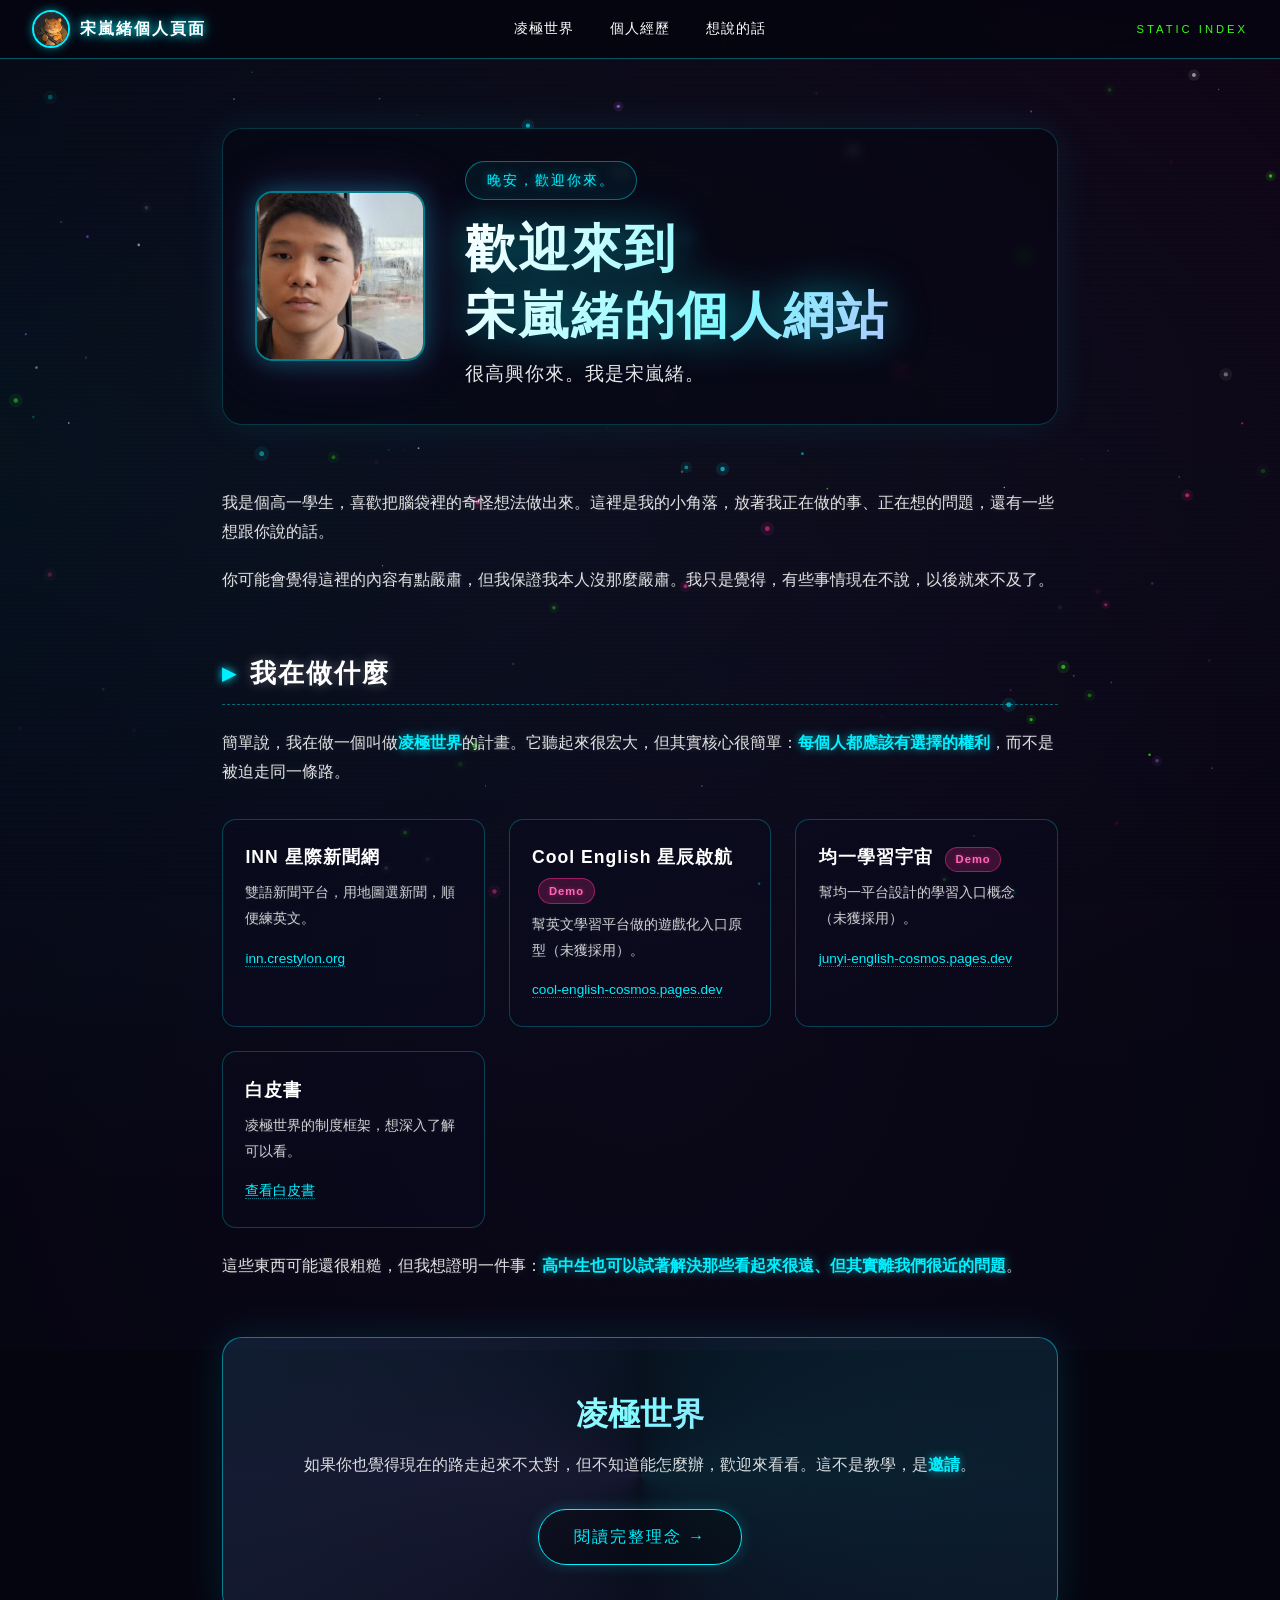
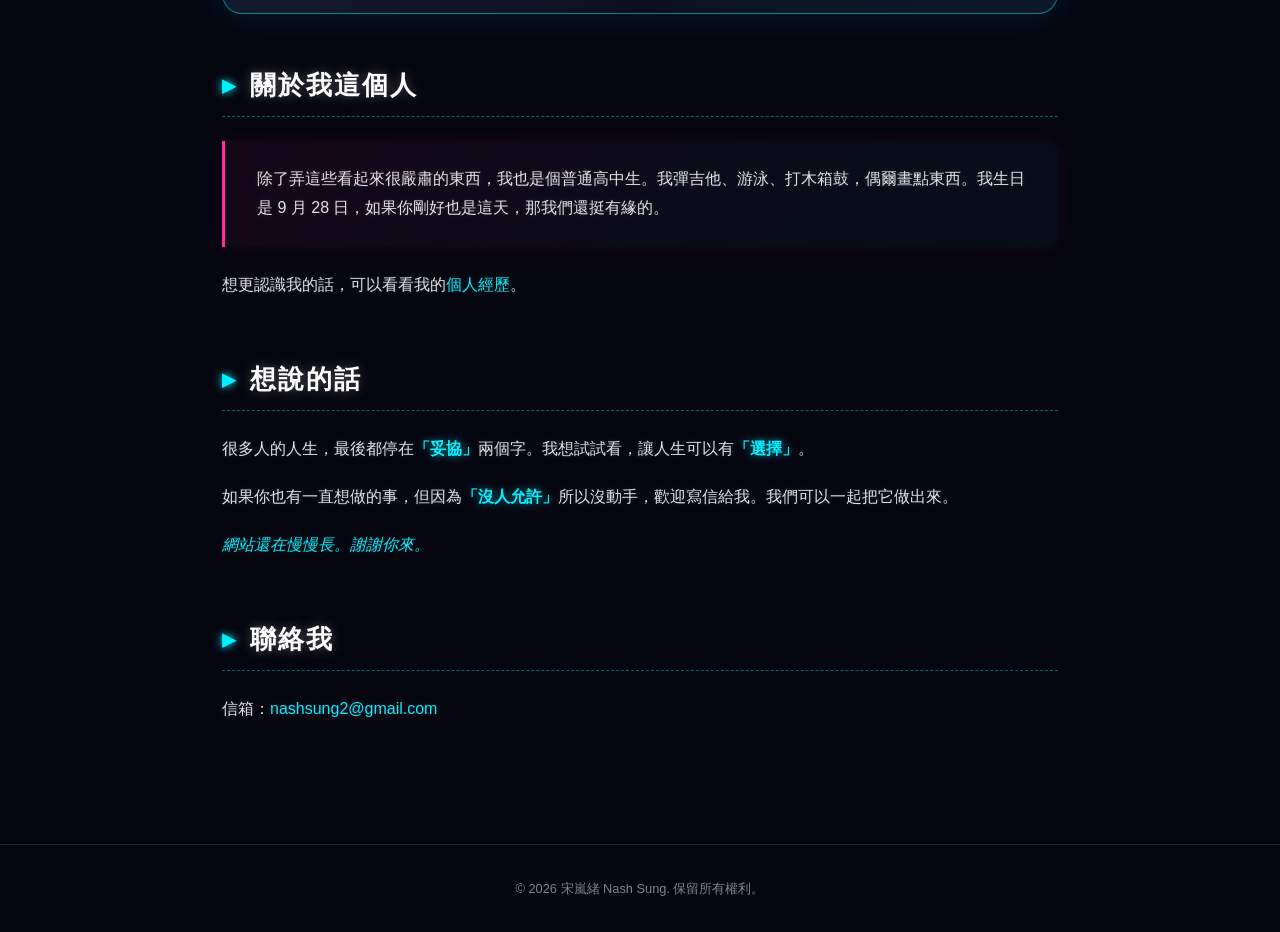
==== commit 5ed10fa2: "Update index.html" ====
--- a/index.html
+++ b/index.html
@@ -13,287 +13,277 @@
         --neon-purple: #b967ff;
         --neon-green: #39ff14;
         --bg-deep: #050510;
-        --text-bright: #ffffff;
-      }
-
+        --border-glow: rgba(0, 240, 255, 0.35);
+      }
       * { box-sizing: border-box; margin: 0; padding: 0; }
       html { scroll-behavior: smooth; }
 
       body {
         background: var(--bg-deep);
-        color: var(--text-bright);
+        color: #fff;
         font-family: "Noto Sans TC", "微軟正黑體", "Microsoft JhengHei", sans-serif;
         line-height: 1.8;
         overflow-x: hidden;
         position: relative;
       }
 
-      /* 星空粒子畫布 */
+      /* 粒子畫布 */
       #particle-canvas {
-        position: fixed;
-        top: 0; left: 0;
+        position: fixed; top: 0; left: 0;
         width: 100%; height: 100%;
-        z-index: 0;
-        pointer-events: none;
-        opacity: 0.6;
-      }
-
-      /* 柔光背景 */
+        z-index: 0; pointer-events: none;
+      }
+
+      /* 掃描線 */
+      body::before {
+        content: "";
+        position: fixed; top: 0; left: 0;
+        width: 100%; height: 100%;
+        background: repeating-linear-gradient(0deg, transparent, transparent 2px, rgba(0,0,0,0.03) 2px, rgba(0,0,0,0.03) 4px);
+        z-index: 1; pointer-events: none;
+      }
+
+      /* 星雲光暈 */
       body::after {
         content: "";
-        position: fixed;
-        top: -50%; left: -50%;
+        position: fixed; top: -50%; left: -50%;
         width: 200%; height: 200%;
-        background: radial-gradient(ellipse at 30% 40%, rgba(0,240,255,0.05) 0%, transparent 60%),
-                    radial-gradient(ellipse at 70% 70%, rgba(185,103,255,0.05) 0%, transparent 60%);
-        z-index: 0;
-        pointer-events: none;
+        background: radial-gradient(ellipse at 20% 50%, rgba(0,240,255,0.06) 0%, transparent 60%),
+                    radial-gradient(ellipse at 80% 20%, rgba(255,45,149,0.05) 0%, transparent 60%),
+                    radial-gradient(ellipse at 50% 80%, rgba(185,103,255,0.04) 0%, transparent 60%);
+        z-index: 0; pointer-events: none;
+        animation: nebula 25s ease-in-out infinite alternate;
+      }
+      @keyframes nebula {
+        0% { transform: translate(0,0) scale(1); }
+        50% { transform: translate(2%,-1%) scale(1.06); }
+        100% { transform: translate(-1%,1%) scale(1.02); }
       }
 
       /* 導覽列 */
       .site-header {
-        position: fixed;
-        top: 0; left: 0;
-        width: 100%;
-        z-index: 100;
-        background: rgba(5,5,16,0.7);
-        backdrop-filter: blur(16px);
-        -webkit-backdrop-filter: blur(16px);
-        border-bottom: 1px solid rgba(255,255,255,0.1);
+        position: fixed; top: 0; left: 0;
+        width: 100%; z-index: 100;
+        background: rgba(5,5,16,0.85);
+        backdrop-filter: blur(14px);
+        -webkit-backdrop-filter: blur(14px);
+        border-bottom: 1px solid var(--border-glow);
         padding: 0.6rem 2rem;
-        display: flex;
-        align-items: center;
-        justify-content: center;
+        display: flex; align-items: center; justify-content: center;
       }
       .site-brand {
-        position: absolute;
-        left: 2rem;
-        display: flex;
-        align-items: center;
-        gap: 0.6rem;
+        position: absolute; left: 2rem;
+        display: flex; align-items: center; gap: 0.6rem;
         text-decoration: none;
         color: var(--neon-cyan);
-        font-weight: 700;
-        letter-spacing: 2px;
-        font-size: 1rem;
-        transition: opacity 0.3s;
-      }
-      .site-brand:hover { opacity: 0.8; }
+        font-weight: 700; letter-spacing: 2px; font-size: 1rem;
+        text-shadow: 0 0 8px var(--neon-cyan), 0 0 20px rgba(0,240,255,0.4);
+      }
       .site-brand-avatar {
-        width: 36px; height: 36px;
-        border-radius: 50%;
-        object-fit: cover;
-        border: 1px solid var(--neon-cyan);
-      }
-      .site-brand-text { white-space: nowrap; }
-
+        width: 38px; height: 38px;
+        border-radius: 50%; object-fit: cover;
+        border: 2px solid var(--neon-cyan);
+        box-shadow: 0 0 10px rgba(0,240,255,0.5);
+      }
       .site-nav {
-        display: flex;
-        align-items: center;
-        gap: 0.5rem;
-        flex-wrap: wrap;
-        justify-content: center;
+        display: flex; align-items: center; gap: 0.3rem; flex-wrap: wrap; justify-content: center;
       }
       .site-nav a {
-        color: rgba(255,255,255,0.8);
-        text-decoration: none;
-        padding: 0.3rem 0.9rem;
-        letter-spacing: 1px;
-        font-size: 0.9rem;
-        border-radius: 20px;
+        color: #fff; text-decoration: none;
+        padding: 0.35rem 0.9rem; letter-spacing: 1px; font-size: 0.9rem;
+        border-radius: 20px; border: 1px solid transparent;
         transition: all 0.3s;
       }
       .site-nav a:hover,
       .site-nav a[aria-current="page"] {
-        color: #fff;
-        background: rgba(0,240,255,0.15);
-        box-shadow: 0 0 10px rgba(0,240,255,0.2);
-      }
-
+        color: var(--neon-cyan); border-color: var(--neon-cyan);
+        text-shadow: 0 0 6px var(--neon-cyan);
+        background: rgba(0,240,255,0.1);
+      }
       .site-status {
-        position: absolute;
-        right: 2rem;
-        color: var(--neon-green);
-        font-size: 0.7rem;
-        letter-spacing: 2px;
-        opacity: 0.8;
-      }
-
-      /* 主要容器 */
+        position: absolute; right: 2rem;
+        color: var(--neon-green); font-size: 0.7rem;
+        letter-spacing: 3px; animation: pulse 2s infinite;
+      }
+      @keyframes pulse {
+        0%,100% { opacity: 1; text-shadow: 0 0 4px var(--neon-green); }
+        50% { opacity: 0.4; }
+      }
+
+      /* 主容器 */
       .main-container {
-        position: relative;
-        z-index: 2;
-        max-width: 900px;
-        margin: 0 auto;
+        position: relative; z-index: 2;
+        max-width: 900px; margin: 0 auto;
         padding: 8rem 2rem 4rem;
       }
 
-      /* 頂部介紹區 */
+      /* Hero 區域：圖片左側 + 文字右側 */
       .hero {
-        display: flex;
-        align-items: center;
-        gap: 3rem;
+        display: flex; align-items: center; gap: 2.5rem;
         margin-bottom: 4rem;
+        padding: 2rem;
+        background: rgba(5,5,16,0.5);
+        border: 1px solid rgba(0,240,255,0.2);
+        border-radius: 20px;
+        box-shadow: 0 0 40px rgba(0,240,255,0.08);
+        backdrop-filter: blur(6px);
       }
       .hero-image {
         flex-shrink: 0;
-        width: 160px;
-        height: 160px;
-        border-radius: 20px;
-        overflow: hidden;
-        border: 1px solid rgba(0,240,255,0.3);
-        box-shadow: 0 0 30px rgba(0,240,255,0.15);
-        background: rgba(255,255,255,0.03);
-        opacity: 0.75;
-        transition: opacity 0.5s, transform 0.5s;
+        width: 170px; height: 170px;
+        border-radius: 18px; overflow: hidden;
+        border: 2px solid rgba(0,240,255,0.5);
+        box-shadow: 0 0 25px rgba(0,240,255,0.3), 0 0 60px rgba(185,103,255,0.15);
+        opacity: 0.55;
+        transition: opacity 0.5s, transform 0.5s, box-shadow 0.5s;
       }
       .hero-image:hover {
-        opacity: 1;
-        transform: scale(1.03);
+        opacity: 0.8; transform: scale(1.03);
+        box-shadow: 0 0 35px rgba(0,240,255,0.5), 0 0 80px rgba(185,103,255,0.25);
       }
       .hero-image img {
-        width: 100%;
-        height: 100%;
-        object-fit: cover;
-      }
-      .hero-text {
-        flex: 1;
-      }
+        width: 100%; height: 100%; object-fit: cover;
+      }
+      .hero-text { flex: 1; min-width: 0; }
 
       .greeting {
         display: inline-block;
-        padding: 0.4rem 1.4rem;
+        padding: 0.35rem 1.3rem;
         border: 1px solid rgba(0,240,255,0.4);
         border-radius: 30px;
+        background: rgba(0,240,255,0.05);
         color: var(--neon-cyan);
-        font-size: 0.9rem;
-        letter-spacing: 2px;
+        font-size: 0.9rem; letter-spacing: 2px;
+        text-shadow: 0 0 8px rgba(0,240,255,0.5);
+        margin-bottom: 1rem;
+      }
+      h1 {
+        font-size: clamp(2.2rem, 5vw, 3.2rem);
+        font-weight: 900; letter-spacing: 2px;
+        background: linear-gradient(120deg, #fff, #7ef9ff, #d4a5ff);
+        -webkit-background-clip: text; background-clip: text;
+        color: transparent;
+        filter: drop-shadow(0 0 20px rgba(0,240,255,0.5));
+        animation: titleGlow 4s ease-in-out infinite alternate;
+        line-height: 1.3; margin-bottom: 0.5rem;
+      }
+      @keyframes titleGlow {
+        0% { filter: drop-shadow(0 0 10px rgba(0,240,255,0.5)); }
+        100% { filter: drop-shadow(0 0 30px rgba(185,103,255,0.7)); }
+      }
+      .subtitle {
+        font-size: 1.2rem; color: rgba(255,255,255,0.9);
+        letter-spacing: 1px;
+      }
+
+      /* 章節 */
+      .section { margin-bottom: 3.5rem; }
+      .section-title {
+        display: flex; align-items: center; gap: 0.8rem;
+        font-size: 1.6rem; font-weight: 700; letter-spacing: 2px;
+        color: #fff;
+        text-shadow: 0 0 12px rgba(255,255,255,0.3);
+        margin-bottom: 1.5rem; padding-bottom: 0.5rem;
+        border-bottom: 1px dashed rgba(0,240,255,0.4);
+      }
+      .section-title::before {
+        content: "▸";
+        color: var(--neon-cyan);
+        text-shadow: 0 0 8px var(--neon-cyan);
+      }
+      .section p {
+        color: rgba(255,255,255,0.88);
+        text-shadow: 0 0 6px rgba(255,255,255,0.15);
         margin-bottom: 1.2rem;
       }
-
-      h1 {
-        font-size: clamp(2.2rem, 5vw, 3.4rem);
-        font-weight: 900;
-        letter-spacing: 2px;
-        background: linear-gradient(120deg, #fff, #7ef9ff, #d4a5ff);
-        -webkit-background-clip: text;
-        background-clip: text;
-        color: transparent;
-        margin-bottom: 0.5rem;
-        line-height: 1.3;
-      }
-
-      .subtitle {
-        font-size: 1.2rem;
-        color: rgba(255,255,255,0.9);
-        letter-spacing: 1px;
-        margin-bottom: 2rem;
-      }
-
-      /* 段落 */
-      .section {
-        margin-bottom: 4rem;
-      }
-      .section-title {
-        font-size: 1.6rem;
-        font-weight: 700;
-        letter-spacing: 1px;
-        margin-bottom: 1.5rem;
-        padding-bottom: 0.5rem;
-        border-bottom: 1px solid rgba(255,255,255,0.15);
-        color: #fff;
-        display: flex;
-        align-items: center;
-        gap: 0.8rem;
-      }
-      .section-title::before {
-        content: "";
-        width: 4px;
-        height: 1.5rem;
-        background: var(--neon-cyan);
-        border-radius: 4px;
-        box-shadow: 0 0 10px var(--neon-cyan);
-      }
-
-      .section p {
-        color: rgba(255,255,255,0.85);
-        margin-bottom: 1.2rem;
-      }
-
       .highlight {
-        color: var(--neon-cyan);
-        font-weight: 600;
+        color: var(--neon-cyan); font-weight: 700;
+        text-shadow: 0 0 10px rgba(0,240,255,0.6);
       }
 
       /* 專案卡片 */
       .project-grid {
         display: grid;
         grid-template-columns: repeat(auto-fit, minmax(240px, 1fr));
-        gap: 1.5rem;
-        margin-top: 2rem;
+        gap: 1.5rem; margin-top: 2rem;
       }
       .project-card {
-        background: rgba(255,255,255,0.03);
-        border: 1px solid rgba(255,255,255,0.12);
-        border-radius: 14px;
-        padding: 1.5rem;
-        transition: all 0.4s ease;
-        backdrop-filter: blur(4px);
+        background: rgba(10,10,30,0.5);
+        border: 1px solid rgba(0,240,255,0.25);
+        border-radius: 14px; padding: 1.4rem;
+        transition: all 0.4s;
+        position: relative; overflow: hidden;
+      }
+      .project-card::before {
+        content: "";
+        position: absolute; top: 0; left: 0;
+        width: 100%; height: 2px;
+        background: linear-gradient(90deg, transparent, var(--neon-cyan), transparent);
+        opacity: 0; transition: opacity 0.4s;
       }
       .project-card:hover {
-        border-color: rgba(0,240,255,0.5);
-        background: rgba(0,240,255,0.05);
-        transform: translateY(-4px);
-        box-shadow: 0 10px 30px rgba(0,0,0,0.3);
-      }
+        border-color: rgba(0,240,255,0.7);
+        box-shadow: 0 0 25px rgba(0,240,255,0.25), 0 0 50px rgba(185,103,255,0.12);
+        transform: translateY(-5px);
+      }
+      .project-card:hover::before { opacity: 1; }
       .project-card h3 {
-        font-size: 1.1rem;
-        color: #fff;
-        margin-bottom: 0.4rem;
+        color: #fff; font-size: 1.1rem;
+        margin-bottom: 0.4rem; letter-spacing: 1px;
       }
       .project-card p {
-        font-size: 0.9rem;
-        color: rgba(255,255,255,0.7);
-        margin-bottom: 0.8rem;
+        color: rgba(255,255,255,0.8); font-size: 0.9rem;
+        margin-bottom: 0.7rem;
       }
       .project-card a {
-        color: var(--neon-cyan);
-        text-decoration: none;
-        font-size: 0.85rem;
-      }
-
+        color: var(--neon-cyan); text-decoration: none; font-size: 0.85rem;
+        border-bottom: 1px dotted rgba(0,240,255,0.5);
+      }
       .badge {
         display: inline-block;
         padding: 0.1rem 0.6rem;
-        border-radius: 20px;
-        font-size: 0.7rem;
-        font-weight: 600;
+        border-radius: 20px; font-size: 0.7rem; font-weight: 600;
         background: rgba(255,45,149,0.2);
         color: #ff6bb8;
-        border: 1px solid rgba(255,45,149,0.4);
-        margin-left: 0.5rem;
-      }
-
-      /* 凌極世界區塊 */
+        border: 1px solid rgba(255,45,149,0.5);
+        margin-left: 0.4rem;
+        text-shadow: 0 0 4px rgba(255,45,149,0.5);
+      }
+
+      /* 凌極世界專區 */
       .callout {
+        margin: 3rem 0;
+        padding: 3rem 2rem;
+        border: 1px solid rgba(0,240,255,0.5);
+        border-radius: 20px;
         background: linear-gradient(145deg, rgba(0,240,255,0.08), rgba(185,103,255,0.05));
-        border: 1px solid rgba(0,240,255,0.4);
-        border-radius: 20px;
-        padding: 3rem 2rem;
         text-align: center;
-        margin: 3rem 0;
+        position: relative; overflow: hidden;
+        box-shadow: 0 0 40px rgba(0,240,255,0.12);
+      }
+      .callout::before {
+        content: "";
+        position: absolute; top: -50%; left: -50%;
+        width: 200%; height: 200%;
+        background: conic-gradient(from 0deg, transparent, rgba(0,240,255,0.08), transparent, rgba(185,103,255,0.08), transparent);
+        animation: spin 12s linear infinite;
+      }
+      @keyframes spin {
+        0% { transform: rotate(0deg); }
+        100% { transform: rotate(360deg); }
       }
       .callout h2 {
         font-size: 2rem;
+        background: linear-gradient(120deg, #fff, #7ef9ff, #d4a5ff);
+        -webkit-background-clip: text; background-clip: text;
+        color: transparent;
         margin-bottom: 0.5rem;
-        background: linear-gradient(120deg, #fff, #7ef9ff, #d4a5ff);
-        -webkit-background-clip: text;
-        background-clip: text;
-        color: transparent;
+        position: relative; z-index: 1;
       }
       .callout p {
-        color: rgba(255,255,255,0.8);
+        color: rgba(255,255,255,0.85);
         margin-bottom: 1.8rem;
+        position: relative; z-index: 1;
       }
       .callout .btn {
         display: inline-block;
@@ -301,77 +291,65 @@
         border-radius: 30px;
         border: 1px solid var(--neon-cyan);
         color: var(--neon-cyan);
-        text-decoration: none;
-        letter-spacing: 2px;
-        transition: all 0.3s;
+        text-decoration: none; letter-spacing: 2px;
+        transition: all 0.4s;
+        position: relative; z-index: 1;
+        background: rgba(0,0,0,0.3);
+        box-shadow: 0 0 15px rgba(0,240,255,0.2);
       }
       .callout .btn:hover {
         background: rgba(0,240,255,0.15);
         color: #fff;
-        box-shadow: 0 0 20px rgba(0,240,255,0.3);
+        box-shadow: 0 0 30px rgba(0,240,255,0.5);
+        transform: scale(1.05);
       }
 
       /* 關於我區塊 */
       .about-block {
-        background: rgba(255,255,255,0.03);
-        border-left: 4px solid var(--neon-magenta);
+        background: linear-gradient(135deg, rgba(255,45,149,0.06), rgba(0,240,255,0.04));
+        border-left: 3px solid var(--neon-magenta);
         padding: 1.5rem 2rem;
         border-radius: 0 12px 12px 0;
         margin: 1.5rem 0;
+        box-shadow: 0 0 20px rgba(255,45,149,0.08);
       }
 
       /* 頁尾 */
       .site-footer {
-        text-align: center;
-        padding: 2rem;
-        color: rgba(255,255,255,0.5);
-        font-size: 0.8rem;
-        border-top: 1px solid rgba(255,255,255,0.1);
-      }
-
-      /* 動畫類 */
+        text-align: center; padding: 2rem;
+        color: rgba(255,255,255,0.5); font-size: 0.8rem;
+        border-top: 1px solid rgba(0,240,255,0.2);
+      }
+
+      /* 淡入動畫 */
       .fade-up {
-        opacity: 0;
-        transform: translateY(30px);
+        opacity: 0; transform: translateY(30px);
         transition: opacity 0.8s ease, transform 0.8s ease;
       }
       .fade-up.visible {
-        opacity: 1;
-        transform: translateY(0);
-      }
-
-      /* 手機版調整 */
+        opacity: 1; transform: translateY(0);
+      }
+
+      /* 手機版 */
       @media (max-width: 600px) {
         .site-header {
-          flex-direction: column;
-          padding: 0.8rem 1rem;
-        }
-        .site-brand {
-          position: static;
-          margin-bottom: 0.5rem;
-        }
-        .site-nav {
-          width: 100%;
-          gap: 0.2rem;
-        }
-        .site-status {
-          display: none;
-        }
-        .main-container {
-          padding: 7rem 1.2rem 3rem;
-        }
+          flex-direction: column; padding: 0.8rem 1rem;
+        }
+        .site-brand { position: static; margin-bottom: 0.5rem; }
+        .site-status { display: none; }
+        .site-nav { width: 100%; gap: 0.2rem; }
+        .site-nav a { padding: 0.3rem 0.7rem; font-size: 0.8rem; }
+        .main-container { padding: 7rem 1.2rem 3rem; }
         .hero {
-          flex-direction: column;
-          text-align: center;
-          gap: 2rem;
+          flex-direction: column; text-align: center;
+          gap: 1.5rem; padding: 1.5rem;
         }
         .hero-image {
-          width: 140px;
-          height: 140px;
-        }
-        .section-title {
-          font-size: 1.4rem;
-        }
+          width: 140px; height: 140px;
+          border-radius: 16px;
+        }
+        .section-title { font-size: 1.4rem; }
+        .project-grid { grid-template-columns: 1fr; }
       }
     </style>
   </head>
@@ -388,7 +366,7 @@
     </header>
 
     <main class="main-container">
-      <!-- 頂部個人區 -->
+      <!-- Hero：圖片在左，文字在右 -->
       <section class="hero">
         <div class="hero-image fade-up visible">
           <img src="assets/images/hero-banner.png" alt="宋嵐緒的圖片" />
@@ -443,7 +421,7 @@
         </p>
       </section>
 
-      <!-- 凌極世界區塊 -->
+      <!-- 凌極世界 -->
       <section class="callout fade-up">
         <h2>凌極世界</h2>
         <p>
@@ -472,7 +450,7 @@
         <p>
           如果你也有一直想做的事，但因為<span class="highlight">「沒人允許」</span>所以沒動手，歡迎寫信給我。我們可以一起把它做出來。
         </p>
-        <p style="font-style: italic; color: rgba(255,255,255,0.7);">
+        <p style="font-style: italic; color: var(--neon-cyan);">
           網站還在慢慢長。謝謝你來。
         </p>
       </section>
@@ -513,27 +491,38 @@
         }
         resize();
         addEventListener('resize', resize);
-        const colors = ['0,240,255','255,45,149','185,103,255','255,255,255'];
-        for (let i = 0; i < 120; i++) {
+        const colors = ['0,240,255','255,45,149','185,103,255','255,255,255','57,255,20'];
+        for (let i = 0; i < 150; i++) {
           particles.push({
             x: Math.random() * w,
             y: Math.random() * h,
-            r: Math.random() * 1.5 + 0.5,
-            speedY: Math.random() * 0.3 + 0.1,
+            r: Math.random() * 2 + 0.5,
+            speedY: Math.random() * 0.3 + 0.08,
+            speedX: (Math.random() - 0.5) * 0.15,
             color: colors[Math.floor(Math.random() * colors.length)],
             phase: Math.random() * Math.PI * 2
           });
         }
         function drawParticles() {
-          ctx.clearRect(0,0,w,h);
+          ctx.clearRect(0, 0, w, h);
           particles.forEach(p => {
             p.y -= p.speedY;
+            p.x += p.speedX;
             if (p.y < -5) { p.y = h + 5; p.x = Math.random() * w; }
-            const alpha = 0.4 + 0.3 * Math.sin(p.phase);
+            if (p.x < -5) p.x = w + 5;
+            if (p.x > w + 5) p.x = -5;
+            const alpha = 0.35 + 0.35 * Math.sin(p.phase);
             ctx.beginPath();
             ctx.arc(p.x, p.y, p.r, 0, Math.PI * 2);
             ctx.fillStyle = `rgba(${p.color},${alpha})`;
             ctx.fill();
+            // 大顆粒子加光暈
+            if (p.r > 1.5) {
+              ctx.beginPath();
+              ctx.arc(p.x, p.y, p.r * 3, 0, Math.PI * 2);
+              ctx.fillStyle = `rgba(${p.color},${alpha * 0.15})`;
+              ctx.fill();
+            }
           });
           requestAnimationFrame(drawParticles);
         }
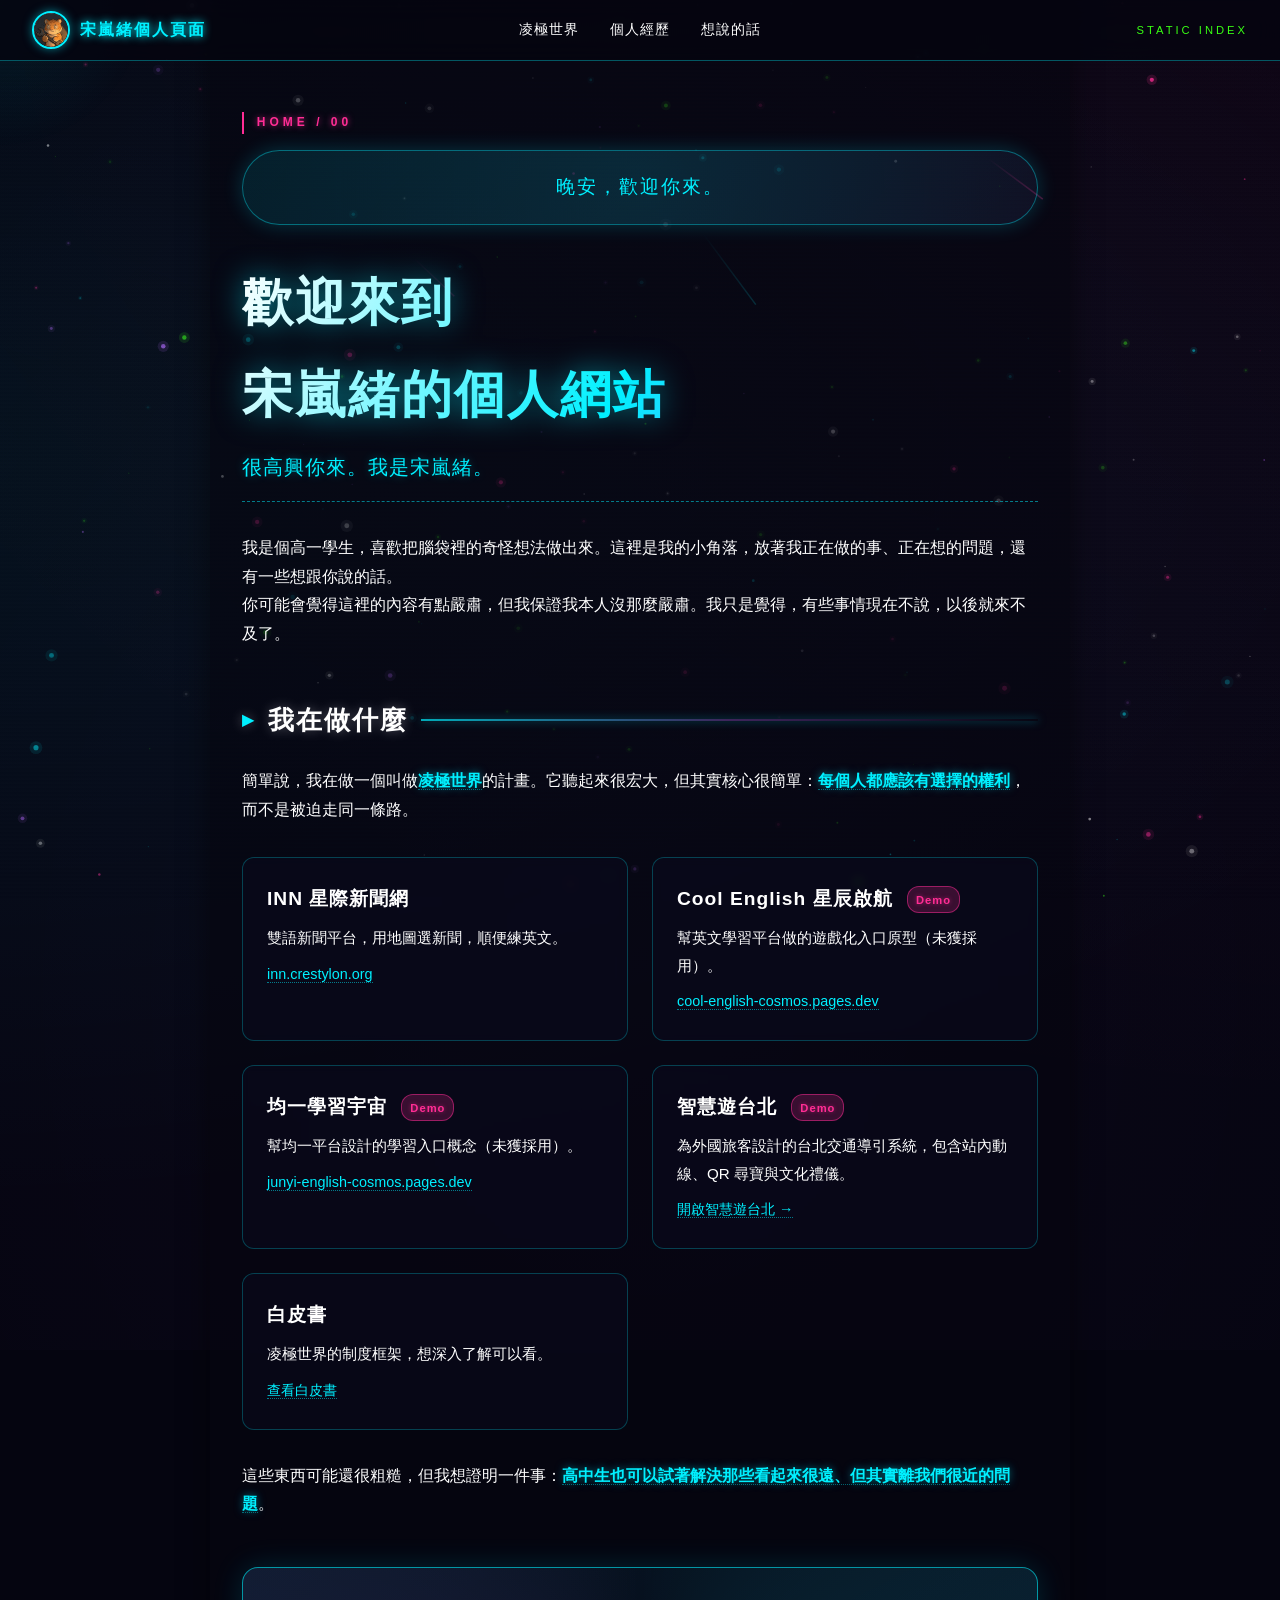
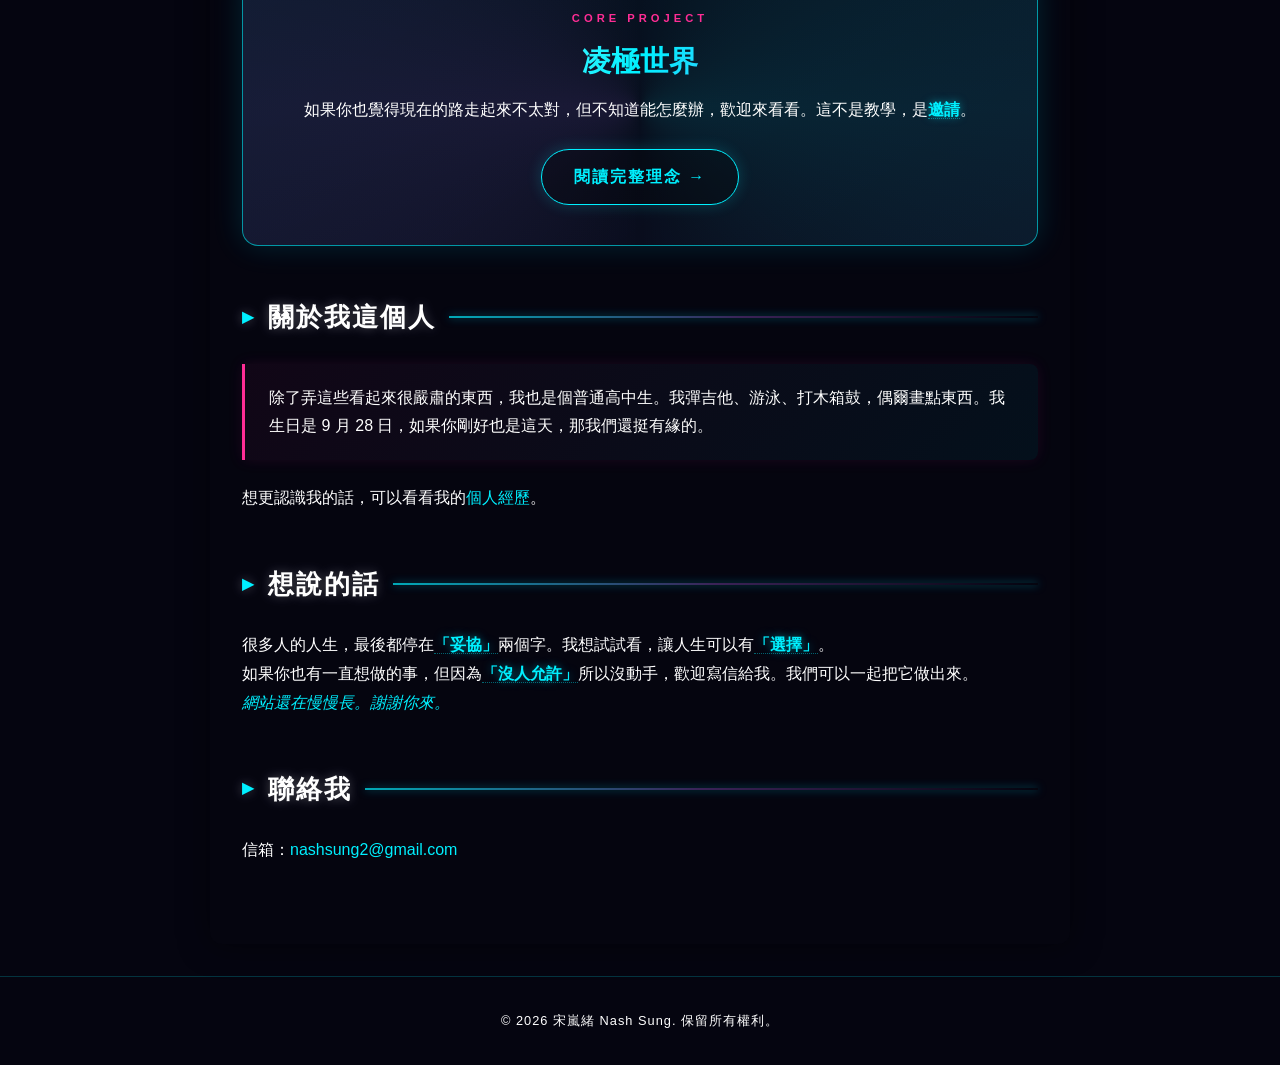
==== commit 721b5f5d: "Update index.html" ====
--- a/index.html
+++ b/index.html
@@ -15,26 +15,22 @@
         --bg-deep: #050510;
         --border-glow: rgba(0, 240, 255, 0.35);
       }
-      * { box-sizing: border-box; margin: 0; padding: 0; }
+      * { box-sizing: border-box; }
       html { scroll-behavior: smooth; }
-
       body {
+        margin: 0;
         background: var(--bg-deep);
-        color: #fff;
+        color: #ffffff;
         font-family: "Noto Sans TC", "微軟正黑體", "Microsoft JhengHei", sans-serif;
         line-height: 1.8;
         overflow-x: hidden;
         position: relative;
       }
-
-      /* 粒子畫布 */
       #particle-canvas {
         position: fixed; top: 0; left: 0;
         width: 100%; height: 100%;
         z-index: 0; pointer-events: none;
       }
-
-      /* 掃描線 */
       body::before {
         content: "";
         position: fixed; top: 0; left: 0;
@@ -42,8 +38,6 @@
         background: repeating-linear-gradient(0deg, transparent, transparent 2px, rgba(0,0,0,0.03) 2px, rgba(0,0,0,0.03) 4px);
         z-index: 1; pointer-events: none;
       }
-
-      /* 星雲光暈 */
       body::after {
         content: "";
         position: fixed; top: -50%; left: -50%;
@@ -52,21 +46,20 @@
                     radial-gradient(ellipse at 80% 20%, rgba(255,45,149,0.05) 0%, transparent 60%),
                     radial-gradient(ellipse at 50% 80%, rgba(185,103,255,0.04) 0%, transparent 60%);
         z-index: 0; pointer-events: none;
-        animation: nebula 25s ease-in-out infinite alternate;
-      }
-      @keyframes nebula {
+        animation: nebula-drift 30s ease-in-out infinite alternate;
+      }
+      @keyframes nebula-drift {
         0% { transform: translate(0,0) scale(1); }
-        50% { transform: translate(2%,-1%) scale(1.06); }
-        100% { transform: translate(-1%,1%) scale(1.02); }
-      }
-
-      /* 導覽列 */
+        33% { transform: translate(-2%,1.5%) scale(1.05); }
+        66% { transform: translate(1.5%,-1%) scale(0.95); }
+        100% { transform: translate(-1%,-2%) scale(1.02); }
+      }
       .site-header {
-        position: fixed; top: 0; left: 0;
-        width: 100%; z-index: 100;
-        background: rgba(5,5,16,0.85);
-        backdrop-filter: blur(14px);
-        -webkit-backdrop-filter: blur(14px);
+        position: fixed !important; top: 0; left: 0; width: 100%;
+        z-index: 100;
+        background: rgba(5,5,16,0.85) !important;
+        backdrop-filter: blur(12px);
+        -webkit-backdrop-filter: blur(12px);
         border-bottom: 1px solid var(--border-glow);
         padding: 0.6rem 2rem;
         display: flex; align-items: center; justify-content: center;
@@ -75,9 +68,9 @@
         position: absolute; left: 2rem;
         display: flex; align-items: center; gap: 0.6rem;
         text-decoration: none;
-        color: var(--neon-cyan);
+        color: var(--neon-cyan) !important;
         font-weight: 700; letter-spacing: 2px; font-size: 1rem;
-        text-shadow: 0 0 8px var(--neon-cyan), 0 0 20px rgba(0,240,255,0.4);
+        text-shadow: 0 0 8px var(--neon-cyan);
       }
       .site-brand-avatar {
         width: 38px; height: 38px;
@@ -85,276 +78,337 @@
         border: 2px solid var(--neon-cyan);
         box-shadow: 0 0 10px rgba(0,240,255,0.5);
       }
+      .site-brand-text { white-space: nowrap; color: var(--neon-cyan) !important; }
       .site-nav {
-        display: flex; align-items: center; gap: 0.3rem; flex-wrap: wrap; justify-content: center;
+        display: flex; align-items: center;
+        gap: 0.2rem; flex-wrap: wrap; justify-content: center;
       }
       .site-nav a {
-        color: #fff; text-decoration: none;
-        padding: 0.35rem 0.9rem; letter-spacing: 1px; font-size: 0.9rem;
-        border-radius: 20px; border: 1px solid transparent;
+        color: #ffffff !important;
+        text-decoration: none;
+        padding: 0.4rem 0.8rem;
+        letter-spacing: 1px; font-size: 0.9rem;
         transition: all 0.3s;
-      }
-      .site-nav a:hover,
-      .site-nav a[aria-current="page"] {
-        color: var(--neon-cyan); border-color: var(--neon-cyan);
+        border: 1px solid transparent;
+      }
+      .site-nav a:hover, .site-nav a.active {
+        color: var(--neon-cyan) !important;
+        border-color: var(--neon-cyan);
         text-shadow: 0 0 6px var(--neon-cyan);
         background: rgba(0,240,255,0.1);
       }
       .site-status {
         position: absolute; right: 2rem;
-        color: var(--neon-green); font-size: 0.7rem;
-        letter-spacing: 3px; animation: pulse 2s infinite;
-      }
-      @keyframes pulse {
-        0%,100% { opacity: 1; text-shadow: 0 0 4px var(--neon-green); }
-        50% { opacity: 0.4; }
-      }
-
-      /* 主容器 */
-      .main-container {
+        color: var(--neon-green) !important;
+        font-size: 0.7rem; letter-spacing: 3px;
+        animation: pulse-status 2s ease-in-out infinite;
+        white-space: nowrap;
+      }
+      @keyframes pulse-status {
+        0%,100% { opacity:1; text-shadow:0 0 4px var(--neon-green); }
+        50% { opacity:0.5; text-shadow:none; }
+      }
+      .page-content {
         position: relative; z-index: 2;
-        max-width: 900px; margin: 0 auto;
-        padding: 8rem 2rem 4rem;
-      }
-
-      /* Hero 區域：圖片左側 + 文字右側 */
-      .hero {
-        display: flex; align-items: center; gap: 2.5rem;
-        margin-bottom: 4rem;
-        padding: 2rem;
-        background: rgba(5,5,16,0.5);
-        border: 1px solid rgba(0,240,255,0.2);
-        border-radius: 20px;
-        box-shadow: 0 0 40px rgba(0,240,255,0.08);
-        backdrop-filter: blur(6px);
-      }
-      .hero-image {
-        flex-shrink: 0;
-        width: 170px; height: 170px;
-        border-radius: 18px; overflow: hidden;
-        border: 2px solid rgba(0,240,255,0.5);
-        box-shadow: 0 0 25px rgba(0,240,255,0.3), 0 0 60px rgba(185,103,255,0.15);
-        opacity: 0.55;
-        transition: opacity 0.5s, transform 0.5s, box-shadow 0.5s;
-      }
-      .hero-image:hover {
-        opacity: 0.8; transform: scale(1.03);
-        box-shadow: 0 0 35px rgba(0,240,255,0.5), 0 0 80px rgba(185,103,255,0.25);
-      }
-      .hero-image img {
-        width: 100%; height: 100%; object-fit: cover;
-      }
-      .hero-text { flex: 1; min-width: 0; }
-
-      .greeting {
-        display: inline-block;
-        padding: 0.35rem 1.3rem;
+        max-width: 860px; margin: 0 auto;
+        padding: 7rem 2rem 5rem;
+        background: rgba(5,5,16,0.6);
+        border-radius: 12px;
+        box-shadow: 0 0 30px rgba(0,0,0,0.5);
+      }
+      .page-kicker {
+        color: var(--neon-magenta) !important;
+        font-size: 0.75rem;
+        letter-spacing: 4px;
+        text-transform: uppercase;
+        border-left: 2px solid var(--neon-magenta);
+        padding-left: 0.8rem;
+        text-shadow: 0 0 6px rgba(255,45,149,0.7);
+        font-weight: 600;
+        margin-bottom: 1rem;
+      }
+      .greeting-box {
+        margin-bottom: 2rem;
+        padding: 1.2rem 1.8rem;
         border: 1px solid rgba(0,240,255,0.4);
-        border-radius: 30px;
-        background: rgba(0,240,255,0.05);
-        color: var(--neon-cyan);
-        font-size: 0.9rem; letter-spacing: 2px;
-        text-shadow: 0 0 8px rgba(0,240,255,0.5);
-        margin-bottom: 1rem;
+        border-radius: 50px;
+        background: linear-gradient(135deg, rgba(0,240,255,0.08), rgba(185,103,255,0.05));
+        color: var(--neon-cyan) !important;
+        font-size: 1.2rem;
+        letter-spacing: 2px;
+        text-align: center;
+        box-shadow: 0 0 20px rgba(0,240,255,0.2);
+        position: relative;
+        overflow: hidden;
+      }
+      .greeting-box::before {
+        content: "";
+        position: absolute;
+        top: -50%; left: -50%;
+        width: 200%; height: 200%;
+        background: radial-gradient(circle, rgba(0,240,255,0.1) 0%, transparent 70%);
+        animation: glow-rotate 8s linear infinite;
+      }
+      @keyframes glow-rotate {
+        0% { transform: rotate(0deg); }
+        100% { transform: rotate(360deg); }
       }
       h1 {
-        font-size: clamp(2.2rem, 5vw, 3.2rem);
-        font-weight: 900; letter-spacing: 2px;
-        background: linear-gradient(120deg, #fff, #7ef9ff, #d4a5ff);
-        -webkit-background-clip: text; background-clip: text;
+        font-size: clamp(2rem, 5vw, 3.2rem);
+        font-weight: 900;
+        letter-spacing: 2px;
+        background: linear-gradient(120deg, #ffffff, var(--neon-cyan), var(--neon-purple));
+        -webkit-background-clip: text;
+        background-clip: text;
         color: transparent;
-        filter: drop-shadow(0 0 20px rgba(0,240,255,0.5));
-        animation: titleGlow 4s ease-in-out infinite alternate;
-        line-height: 1.3; margin-bottom: 0.5rem;
-      }
-      @keyframes titleGlow {
+        filter: drop-shadow(0 0 15px rgba(0,240,255,0.5));
+        animation: title-glow 4s ease-in-out infinite alternate;
+        margin: 1rem 0 0.5rem;
+      }
+      @keyframes title-glow {
         0% { filter: drop-shadow(0 0 10px rgba(0,240,255,0.5)); }
-        100% { filter: drop-shadow(0 0 30px rgba(185,103,255,0.7)); }
-      }
-      .subtitle {
-        font-size: 1.2rem; color: rgba(255,255,255,0.9);
+        100% { filter: drop-shadow(0 0 25px rgba(185,103,255,0.7)); }
+      }
+      .lead {
+        font-size: 1.25rem;
+        color: var(--neon-cyan) !important;
+        border-bottom: 1px dashed rgba(0,240,255,0.5);
+        padding-bottom: 1rem;
         letter-spacing: 1px;
-      }
-
-      /* 章節 */
-      .section { margin-bottom: 3.5rem; }
+        font-weight: 500;
+        text-shadow: 0 0 10px rgba(0,240,255,0.3);
+        margin-bottom: 2rem;
+      }
       .section-title {
-        display: flex; align-items: center; gap: 0.8rem;
-        font-size: 1.6rem; font-weight: 700; letter-spacing: 2px;
-        color: #fff;
+        position: relative;
+        margin-top: 3rem;
+        margin-bottom: 1.5rem;
+        font-size: 1.6rem;
+        font-weight: 700;
+        letter-spacing: 2px;
+        color: #ffffff !important;
         text-shadow: 0 0 12px rgba(255,255,255,0.3);
-        margin-bottom: 1.5rem; padding-bottom: 0.5rem;
-        border-bottom: 1px dashed rgba(0,240,255,0.4);
+        display: flex;
+        align-items: center;
+        gap: 0.8rem;
       }
       .section-title::before {
         content: "▸";
-        color: var(--neon-cyan);
-        text-shadow: 0 0 8px var(--neon-cyan);
-      }
-      .section p {
-        color: rgba(255,255,255,0.88);
-        text-shadow: 0 0 6px rgba(255,255,255,0.15);
-        margin-bottom: 1.2rem;
-      }
-      .highlight {
-        color: var(--neon-cyan); font-weight: 700;
-        text-shadow: 0 0 10px rgba(0,240,255,0.6);
-      }
-
-      /* 專案卡片 */
+        color: var(--neon-cyan) !important;
+        font-size: 1.4rem;
+      }
+      .section-title::after {
+        content: "";
+        flex: 1;
+        height: 2px;
+        background: linear-gradient(90deg, rgba(0,240,255,0.7), rgba(185,103,255,0.3), transparent);
+        box-shadow: 0 0 8px rgba(0,240,255,0.5);
+      }
       .project-grid {
         display: grid;
-        grid-template-columns: repeat(auto-fit, minmax(240px, 1fr));
-        gap: 1.5rem; margin-top: 2rem;
+        grid-template-columns: repeat(auto-fit, minmax(260px, 1fr));
+        gap: 1.5rem;
+        margin: 2rem 0;
       }
       .project-card {
         background: rgba(10,10,30,0.5);
         border: 1px solid rgba(0,240,255,0.25);
-        border-radius: 14px; padding: 1.4rem;
-        transition: all 0.4s;
-        position: relative; overflow: hidden;
+        border-radius: 12px;
+        padding: 1.5rem;
+        transition: all 0.4s cubic-bezier(0.22,1,0.36,1);
+        position: relative;
+        overflow: hidden;
+        backdrop-filter: blur(4px);
       }
       .project-card::before {
         content: "";
         position: absolute; top: 0; left: 0;
         width: 100%; height: 2px;
         background: linear-gradient(90deg, transparent, var(--neon-cyan), transparent);
-        opacity: 0; transition: opacity 0.4s;
+        opacity: 0;
+        transition: opacity 0.4s;
+      }
+      .project-card::after {
+        content: "";
+        position: absolute; top: 0; right: 0;
+        width: 100%; height: 100%;
+        background: radial-gradient(circle at top right, rgba(0,240,255,0.1), transparent 70%);
+        opacity: 0;
+        transition: opacity 0.4s;
       }
       .project-card:hover {
         border-color: rgba(0,240,255,0.7);
-        box-shadow: 0 0 25px rgba(0,240,255,0.25), 0 0 50px rgba(185,103,255,0.12);
+        box-shadow: 0 0 25px rgba(0,240,255,0.3), 0 0 50px rgba(185,103,255,0.15);
         transform: translateY(-5px);
       }
-      .project-card:hover::before { opacity: 1; }
+      .project-card:hover::before,
+      .project-card:hover::after { opacity: 1; }
       .project-card h3 {
-        color: #fff; font-size: 1.1rem;
-        margin-bottom: 0.4rem; letter-spacing: 1px;
+        margin: 0 0 0.5rem;
+        font-size: 1.2rem;
+        color: #ffffff !important;
+        letter-spacing: 1px;
+        position: relative; z-index: 1;
       }
       .project-card p {
-        color: rgba(255,255,255,0.8); font-size: 0.9rem;
-        margin-bottom: 0.7rem;
+        margin: 0 0 0.5rem;
+        color: #ffffff !important;
+        font-size: 0.95rem;
+        position: relative; z-index: 1;
       }
       .project-card a {
-        color: var(--neon-cyan); text-decoration: none; font-size: 0.85rem;
+        color: var(--neon-cyan) !important;
+        text-decoration: none;
         border-bottom: 1px dotted rgba(0,240,255,0.5);
+        transition: all 0.3s;
+        font-size: 0.9rem;
+        position: relative; z-index: 1;
+      }
+      .project-card a:hover {
+        color: #ffffff !important;
+        text-shadow: 0 0 8px var(--neon-cyan);
       }
       .badge {
         display: inline-block;
-        padding: 0.1rem 0.6rem;
-        border-radius: 20px; font-size: 0.7rem; font-weight: 600;
+        padding: 0.15rem 0.5rem;
+        border-radius: 12px;
+        font-size: 0.7rem;
+        font-weight: 700;
+        letter-spacing: 1px;
+        margin-left: 0.5rem;
+        vertical-align: middle;
         background: rgba(255,45,149,0.2);
-        color: #ff6bb8;
+        color: var(--neon-magenta) !important;
         border: 1px solid rgba(255,45,149,0.5);
-        margin-left: 0.4rem;
         text-shadow: 0 0 4px rgba(255,45,149,0.5);
       }
-
-      /* 凌極世界專區 */
-      .callout {
-        margin: 3rem 0;
-        padding: 3rem 2rem;
-        border: 1px solid rgba(0,240,255,0.5);
-        border-radius: 20px;
+      .highlight {
+        color: var(--neon-cyan) !important;
+        font-weight: 700;
+        text-shadow: 0 0 8px rgba(0,240,255,0.5);
+        border-bottom: 1px dotted rgba(0,240,255,0.4);
+      }
+      .about-highlight {
+        background: linear-gradient(135deg, rgba(255,45,149,0.05), rgba(0,240,255,0.05));
+        border-left: 3px solid var(--neon-magenta);
+        padding: 1.2rem 1.5rem;
+        border-radius: 0 8px 8px 0;
+        margin: 1.5rem 0;
+        box-shadow: 0 0 15px rgba(255,45,149,0.1);
+      }
+      .crestylon-callout {
+        margin-top: 3rem;
+        padding: 2.5rem 2rem;
+        border: 1px solid rgba(0,240,255,0.6);
+        border-radius: 16px;
         background: linear-gradient(145deg, rgba(0,240,255,0.08), rgba(185,103,255,0.05));
         text-align: center;
-        position: relative; overflow: hidden;
-        box-shadow: 0 0 40px rgba(0,240,255,0.12);
-      }
-      .callout::before {
+        position: relative;
+        overflow: hidden;
+        box-shadow: 0 0 30px rgba(0,240,255,0.15);
+      }
+      .crestylon-callout::before {
         content: "";
-        position: absolute; top: -50%; left: -50%;
+        position: absolute;
+        top: -50%; left: -50%;
         width: 200%; height: 200%;
-        background: conic-gradient(from 0deg, transparent, rgba(0,240,255,0.08), transparent, rgba(185,103,255,0.08), transparent);
-        animation: spin 12s linear infinite;
-      }
-      @keyframes spin {
+        background: conic-gradient(from 0deg, transparent, rgba(0,240,255,0.1), transparent, rgba(185,103,255,0.1), transparent);
+        animation: rotate-conic 10s linear infinite;
+      }
+      @keyframes rotate-conic {
         0% { transform: rotate(0deg); }
         100% { transform: rotate(360deg); }
       }
-      .callout h2 {
-        font-size: 2rem;
-        background: linear-gradient(120deg, #fff, #7ef9ff, #d4a5ff);
-        -webkit-background-clip: text; background-clip: text;
-        color: transparent;
+      .callout-label {
+        color: var(--neon-magenta) !important;
+        font-size: 0.7rem;
+        letter-spacing: 4px;
+        font-weight: 600;
         margin-bottom: 0.5rem;
         position: relative; z-index: 1;
       }
-      .callout p {
-        color: rgba(255,255,255,0.85);
-        margin-bottom: 1.8rem;
+      .callout-title {
+        font-size: 1.8rem;
+        font-weight: 900;
+        background: linear-gradient(120deg, #fff, var(--neon-cyan), var(--neon-purple));
+        -webkit-background-clip: text;
+        background-clip: text;
+        color: transparent;
+        margin: 0 0 0.5rem;
         position: relative; z-index: 1;
       }
-      .callout .btn {
+      .callout-text {
+        color: #ffffff !important;
+        margin-bottom: 1.5rem;
+        position: relative; z-index: 1;
+      }
+      .callout-button {
         display: inline-block;
-        padding: 0.8rem 2.2rem;
-        border-radius: 30px;
+        padding: 0.8rem 2rem;
         border: 1px solid var(--neon-cyan);
-        color: var(--neon-cyan);
-        text-decoration: none; letter-spacing: 2px;
+        border-radius: 50px;
+        color: var(--neon-cyan) !important;
+        font-weight: 600;
+        letter-spacing: 2px;
+        text-decoration: none;
         transition: all 0.4s;
         position: relative; z-index: 1;
         background: rgba(0,0,0,0.3);
         box-shadow: 0 0 15px rgba(0,240,255,0.2);
       }
-      .callout .btn:hover {
+      .callout-button:hover {
         background: rgba(0,240,255,0.15);
-        color: #fff;
+        color: #ffffff !important;
         box-shadow: 0 0 30px rgba(0,240,255,0.5);
         transform: scale(1.05);
       }
-
-      /* 關於我區塊 */
-      .about-block {
-        background: linear-gradient(135deg, rgba(255,45,149,0.06), rgba(0,240,255,0.04));
-        border-left: 3px solid var(--neon-magenta);
-        padding: 1.5rem 2rem;
-        border-radius: 0 12px 12px 0;
-        margin: 1.5rem 0;
-        box-shadow: 0 0 20px rgba(255,45,149,0.08);
-      }
-
-      /* 頁尾 */
       .site-footer {
-        text-align: center; padding: 2rem;
-        color: rgba(255,255,255,0.5); font-size: 0.8rem;
+        position: relative; z-index: 2;
+        text-align: center;
+        padding: 2rem;
+        color: #ffffff !important;
+        font-size: 0.8rem;
+        letter-spacing: 1px;
         border-top: 1px solid rgba(0,240,255,0.2);
-      }
-
-      /* 淡入動畫 */
-      .fade-up {
-        opacity: 0; transform: translateY(30px);
-        transition: opacity 0.8s ease, transform 0.8s ease;
-      }
-      .fade-up.visible {
-        opacity: 1; transform: translateY(0);
-      }
-
-      /* 手機版 */
+        margin-top: 2rem;
+      }
+      #cursor-glow {
+        position: fixed;
+        width: 300px; height: 300px;
+        border-radius: 50%;
+        background: radial-gradient(circle, rgba(0,240,255,0.08) 0%, transparent 70%);
+        pointer-events: none;
+        z-index: 0;
+        transform: translate(-50%,-50%);
+        transition: opacity 0.3s;
+      }
       @media (max-width: 600px) {
         .site-header {
-          flex-direction: column; padding: 0.8rem 1rem;
-        }
-        .site-brand { position: static; margin-bottom: 0.5rem; }
-        .site-status { display: none; }
-        .site-nav { width: 100%; gap: 0.2rem; }
-        .site-nav a { padding: 0.3rem 0.7rem; font-size: 0.8rem; }
-        .main-container { padding: 7rem 1.2rem 3rem; }
-        .hero {
-          flex-direction: column; text-align: center;
-          gap: 1.5rem; padding: 1.5rem;
-        }
-        .hero-image {
-          width: 140px; height: 140px;
-          border-radius: 16px;
-        }
-        .section-title { font-size: 1.4rem; }
+          position: relative;
+          flex-direction: column;
+          align-items: center;
+          padding: 0.5rem 1rem;
+          height: auto;
+        }
+        .site-brand { position: static; margin-bottom: 0.3rem; }
+        .site-nav {
+          width: 100%; justify-content: center;
+          flex-wrap: wrap; gap: 0.2rem;
+        }
+        .site-nav a { padding: 0.3rem 0.6rem; font-size: 0.8rem; margin: 0; }
+        .site-status { position: static; margin-top: 0.3rem; }
+        .page-content {
+          padding: 6rem 1.2rem 3rem;
+          background: rgba(5,5,16,0.8);
+        }
         .project-grid { grid-template-columns: 1fr; }
       }
     </style>
   </head>
+
   <body>
     <canvas id="particle-canvas"></canvas>
+    <div id="cursor-glow"></div>
 
     <header class="site-header" data-site-navigation>
       <a class="site-brand" href="/" aria-label="宋嵐緒個人頁面首頁">
@@ -365,101 +419,92 @@
       <span class="site-status">STATIC INDEX</span>
     </header>
 
-    <main class="main-container">
-      <!-- Hero：圖片在左，文字在右 -->
-      <section class="hero">
-        <div class="hero-image fade-up visible">
-          <img src="assets/images/hero-banner.png" alt="宋嵐緒的圖片" />
+    <main class="page-content content-text">
+      <p class="page-kicker reveal visible">HOME / 00</p>
+
+      <div class="greeting-box reveal visible" id="greeting">載入中...</div>
+
+      <h1 class="reveal visible">歡迎來到<br>宋嵐緒的個人網站</h1>
+      <p class="lead reveal visible">很高興你來。我是宋嵐緒。</p>
+
+      <p class="reveal reveal-delay-1">
+        我是個高一學生，喜歡把腦袋裡的奇怪想法做出來。這裡是我的小角落，放著我正在做的事、正在想的問題，還有一些想跟你說的話。
+      </p>
+      <p class="reveal reveal-delay-2">
+        你可能會覺得這裡的內容有點嚴肅，但我保證我本人沒那麼嚴肅。我只是覺得，有些事情現在不說，以後就來不及了。
+      </p>
+
+      <h2 class="section-title reveal">我在做什麼</h2>
+      <p class="reveal reveal-delay-1">
+        簡單說，我在做一個叫做<span class="highlight">凌極世界</span>的計畫。它聽起來很宏大，但其實核心很簡單：<span class="highlight">每個人都應該有選擇的權利</span>，而不是被迫走同一條路。
+      </p>
+
+      <div class="project-grid">
+        <div class="project-card reveal reveal-delay-1">
+          <h3>INN 星際新聞網</h3>
+          <p>雙語新聞平台，用地圖選新聞，順便練英文。</p>
+          <a href="https://inn.crestylon.org" target="_blank" rel="noreferrer">inn.crestylon.org</a>
         </div>
-        <div class="hero-text">
-          <div class="greeting fade-up visible" id="greeting">載入中...</div>
-          <h1 class="fade-up visible">歡迎來到<br>宋嵐緒的個人網站</h1>
-          <p class="subtitle fade-up visible">很高興你來。我是宋嵐緒。</p>
+        <div class="project-card reveal reveal-delay-1">
+          <h3>Cool English 星辰啟航 <span class="badge">Demo</span></h3>
+          <p>幫英文學習平台做的遊戲化入口原型（未獲採用）。</p>
+          <a href="https://cool-english-cosmos.pages.dev" target="_blank" rel="noreferrer">cool-english-cosmos.pages.dev</a>
         </div>
-      </section>
-
-      <!-- 自我介紹 -->
-      <section class="section fade-up">
-        <p>
-          我是個高一學生，喜歡把腦袋裡的奇怪想法做出來。這裡是我的小角落，放著我正在做的事、正在想的問題，還有一些想跟你說的話。
-        </p>
-        <p>
-          你可能會覺得這裡的內容有點嚴肅，但我保證我本人沒那麼嚴肅。我只是覺得，有些事情現在不說，以後就來不及了。
-        </p>
-      </section>
-
-      <!-- 我在做什麼 -->
-      <section class="section fade-up">
-        <h2 class="section-title">我在做什麼</h2>
-        <p>
-          簡單說，我在做一個叫做<span class="highlight">凌極世界</span>的計畫。它聽起來很宏大，但其實核心很簡單：<span class="highlight">每個人都應該有選擇的權利</span>，而不是被迫走同一條路。
-        </p>
-        <div class="project-grid">
-          <div class="project-card">
-            <h3>INN 星際新聞網</h3>
-            <p>雙語新聞平台，用地圖選新聞，順便練英文。</p>
-            <a href="https://inn.crestylon.org" target="_blank" rel="noreferrer">inn.crestylon.org</a>
-          </div>
-          <div class="project-card">
-            <h3>Cool English 星辰啟航 <span class="badge">Demo</span></h3>
-            <p>幫英文學習平台做的遊戲化入口原型（未獲採用）。</p>
-            <a href="https://cool-english-cosmos.pages.dev" target="_blank" rel="noreferrer">cool-english-cosmos.pages.dev</a>
-          </div>
-          <div class="project-card">
-            <h3>均一學習宇宙 <span class="badge">Demo</span></h3>
-            <p>幫均一平台設計的學習入口概念（未獲採用）。</p>
-            <a href="https://junyi-english-cosmos.pages.dev" target="_blank" rel="noreferrer">junyi-english-cosmos.pages.dev</a>
-          </div>
-          <div class="project-card">
-            <h3>白皮書</h3>
-            <p>凌極世界的制度框架，想深入了解可以看。</p>
-            <a href="https://drive.google.com/file/d/1BlAY-MZT3m6V2fi6ZN6QS2MGVLwHD58V/view" target="_blank" rel="noreferrer">查看白皮書</a>
-          </div>
+        <div class="project-card reveal reveal-delay-2">
+          <h3>均一學習宇宙 <span class="badge">Demo</span></h3>
+          <p>幫均一平台設計的學習入口概念（未獲採用）。</p>
+          <a href="https://junyi-english-cosmos.pages.dev" target="_blank" rel="noreferrer">junyi-english-cosmos.pages.dev</a>
         </div>
-        <p style="margin-top: 1.5rem;">
-          這些東西可能還很粗糙，但我想證明一件事：<span class="highlight">高中生也可以試著解決那些看起來很遠、但其實離我們很近的問題</span>。
-        </p>
-      </section>
-
-      <!-- 凌極世界 -->
-      <section class="callout fade-up">
-        <h2>凌極世界</h2>
-        <p>
+        <div class="project-card reveal reveal-delay-2">
+          <h3>智慧遊台北 <span class="badge">Demo</span></h3>
+          <p>為外國旅客設計的台北交通導引系統，包含站內動線、QR 尋寶與文化禮儀。</p>
+          <a href="pages/bus-system.html">開啟智慧遊台北 →</a>
+        </div>
+        <div class="project-card reveal reveal-delay-2">
+          <h3>白皮書</h3>
+          <p>凌極世界的制度框架，想深入了解可以看。</p>
+          <a href="https://drive.google.com/file/d/1BlAY-MZT3m6V2fi6ZN6QS2MGVLwHD58V/view" target="_blank" rel="noreferrer">查看白皮書</a>
+        </div>
+      </div>
+
+      <p class="reveal reveal-delay-3">
+        這些東西可能還很粗糙，但我想證明一件事：<span class="highlight">高中生也可以試著解決那些看起來很遠、但其實離我們很近的問題</span>。
+      </p>
+
+      <div class="crestylon-callout reveal reveal-delay-2">
+        <p class="callout-label">CORE PROJECT</p>
+        <h2 class="callout-title">凌極世界</h2>
+        <p class="callout-text">
           如果你也覺得現在的路走起來不太對，但不知道能怎麼辦，歡迎來看看。這不是教學，是<span class="highlight">邀請</span>。
         </p>
-        <a class="btn" href="pages/crestylon.html">閱讀完整理念 →</a>
-      </section>
-
-      <!-- 關於我 -->
-      <section class="section fade-up">
-        <h2 class="section-title">關於我這個人</h2>
-        <div class="about-block">
-          <p style="margin:0;">
-            除了弄這些看起來很嚴肅的東西，我也是個普通高中生。我彈吉他、游泳、打木箱鼓，偶爾畫點東西。我生日是 9 月 28 日，如果你剛好也是這天，那我們還挺有緣的。
-          </p>
-        </div>
-        <p>想更認識我的話，可以看看我的<a href="pages/experience.html" style="color:var(--neon-cyan);">個人經歷</a>。</p>
-      </section>
-
-      <!-- 想說的話 -->
-      <section class="section fade-up">
-        <h2 class="section-title">想說的話</h2>
-        <p>
-          很多人的人生，最後都停在<span class="highlight">「妥協」</span>兩個字。我想試試看，讓人生可以有<span class="highlight">「選擇」</span>。
+        <a class="callout-button" href="pages/crestylon.html">閱讀完整理念 →</a>
+      </div>
+
+      <h2 class="section-title reveal">關於我這個人</h2>
+      <div class="about-highlight reveal reveal-delay-1">
+        <p style="margin:0;">
+          除了弄這些看起來很嚴肅的東西，我也是個普通高中生。我彈吉他、游泳、打木箱鼓，偶爾畫點東西。我生日是 9 月 28 日，如果你剛好也是這天，那我們還挺有緣的。
         </p>
-        <p>
-          如果你也有一直想做的事，但因為<span class="highlight">「沒人允許」</span>所以沒動手，歡迎寫信給我。我們可以一起把它做出來。
-        </p>
-        <p style="font-style: italic; color: var(--neon-cyan);">
-          網站還在慢慢長。謝謝你來。
-        </p>
-      </section>
-
-      <!-- 聯絡 -->
-      <section class="section fade-up">
-        <h2 class="section-title">聯絡我</h2>
-        <p>信箱：<a href="mailto:nashsung2@gmail.com" style="color:var(--neon-cyan);">nashsung2@gmail.com</a></p>
-      </section>
+      </div>
+      <p class="reveal reveal-delay-2">
+        想更認識我的話，可以看看我的<a href="pages/experience.html">個人經歷</a>。
+      </p>
+
+      <h2 class="section-title reveal">想說的話</h2>
+      <p class="reveal reveal-delay-1">
+        很多人的人生，最後都停在<span class="highlight">「妥協」</span>兩個字。我想試試看，讓人生可以有<span class="highlight">「選擇」</span>。
+      </p>
+      <p class="reveal reveal-delay-2">
+        如果你也有一直想做的事，但因為<span class="highlight">「沒人允許」</span>所以沒動手，歡迎寫信給我。我們可以一起把它做出來。
+      </p>
+      <p class="reveal reveal-delay-3" style="font-style: italic; color: var(--neon-cyan) !important;">
+        網站還在慢慢長。謝謝你來。
+      </p>
+
+      <h2 class="section-title reveal">聯絡我</h2>
+      <p class="reveal reveal-delay-1">
+        信箱：<a href="mailto:nashsung2@gmail.com">nashsung2@gmail.com</a>
+      </p>
     </main>
 
     <footer class="site-footer">
@@ -467,74 +512,172 @@
     </footer>
 
     <script src="assets/js/nav.js"></script>
+
     <script>
       (function () {
-        // 問候語
-        const el = document.getElementById('greeting');
-        if (el) {
-          const h = new Date().getHours();
-          let t = '';
-          if (h >= 5 && h < 12) t = '早安，歡迎你來。';
-          else if (h >= 12 && h < 18) t = '午安，歡迎你來。';
-          else if (h >= 18 && h < 23) t = '晚安，歡迎你來。';
-          else t = '凌晨好，歡迎你來。';
-          el.textContent = t;
-        }
-
-        // 粒子背景
-        const canvas = document.getElementById('particle-canvas');
-        const ctx = canvas.getContext('2d');
-        let w, h, particles = [];
+        const greetingBox = document.getElementById("greeting");
+        if (greetingBox) {
+          const hour = new Date().getHours();
+          let greetingText = "";
+          if (hour >= 5 && hour < 12) greetingText = "早安，歡迎你來。";
+          else if (hour >= 12 && hour < 18) greetingText = "午安，歡迎你來。";
+          else if (hour >= 18 && hour < 23) greetingText = "晚安，歡迎你來。";
+          else greetingText = "凌晨好，歡迎你來。";
+          greetingBox.textContent = greetingText;
+        }
+
+        const canvas = document.getElementById("particle-canvas");
+        const ctx = canvas.getContext("2d");
+        let width, height;
+        let particles = [];
+        let mouseX = -9999, mouseY = -9999;
+        let scrollY = window.scrollY;
+        let targetScrollY = scrollY;
+        let smoothScrollY = scrollY;
+
         function resize() {
-          w = canvas.width = innerWidth;
-          h = canvas.height = innerHeight;
+          width = canvas.width = window.innerWidth;
+          height = canvas.height = window.innerHeight;
         }
         resize();
-        addEventListener('resize', resize);
-        const colors = ['0,240,255','255,45,149','185,103,255','255,255,255','57,255,20'];
-        for (let i = 0; i < 150; i++) {
-          particles.push({
-            x: Math.random() * w,
-            y: Math.random() * h,
-            r: Math.random() * 2 + 0.5,
-            speedY: Math.random() * 0.3 + 0.08,
-            speedX: (Math.random() - 0.5) * 0.15,
-            color: colors[Math.floor(Math.random() * colors.length)],
-            phase: Math.random() * Math.PI * 2
-          });
-        }
-        function drawParticles() {
-          ctx.clearRect(0, 0, w, h);
-          particles.forEach(p => {
-            p.y -= p.speedY;
-            p.x += p.speedX;
-            if (p.y < -5) { p.y = h + 5; p.x = Math.random() * w; }
-            if (p.x < -5) p.x = w + 5;
-            if (p.x > w + 5) p.x = -5;
-            const alpha = 0.35 + 0.35 * Math.sin(p.phase);
+        window.addEventListener("resize", resize);
+
+        const COLORS = [
+          "rgba(0, 240, 255,",
+          "rgba(255, 45, 149,",
+          "rgba(185, 103, 255,",
+          "rgba(255, 255, 255,",
+          "rgba(57, 255, 20,",
+        ];
+
+        class Particle {
+          constructor() { this.reset(); this.z = Math.random(); }
+          reset() {
+            this.x = Math.random() * width;
+            this.y = Math.random() * height;
+            this.size = Math.random() * 2 + 0.5;
+            this.speedX = (Math.random() - 0.5) * 0.3;
+            this.speedY = (Math.random() - 0.5) * 0.2 - 0.05;
+            this.color = COLORS[Math.floor(Math.random() * COLORS.length)];
+            this.opacity = Math.random() * 0.6 + 0.2;
+            this.twinkleSpeed = Math.random() * 0.02 + 0.005;
+            this.twinklePhase = Math.random() * Math.PI * 2;
+          }
+          update() {
+            this.x += this.speedX;
+            this.y += this.speedY;
+            this.twinklePhase += this.twinkleSpeed;
+            if (this.x < -10 || this.x > width + 10 || this.y < -10 || this.y > height + 10) this.reset();
+          }
+          draw() {
+            const twinkle = Math.sin(this.twinklePhase) * 0.3 + 0.7;
+            const alpha = this.opacity * twinkle;
+            const size = this.size * twinkle + 0.3;
             ctx.beginPath();
-            ctx.arc(p.x, p.y, p.r, 0, Math.PI * 2);
-            ctx.fillStyle = `rgba(${p.color},${alpha})`;
+            ctx.arc(this.x, this.y, size, 0, Math.PI * 2);
+            ctx.fillStyle = this.color + alpha + ")";
             ctx.fill();
-            // 大顆粒子加光暈
-            if (p.r > 1.5) {
+            if (this.size > 1.2) {
               ctx.beginPath();
-              ctx.arc(p.x, p.y, p.r * 3, 0, Math.PI * 2);
-              ctx.fillStyle = `rgba(${p.color},${alpha * 0.15})`;
+              ctx.arc(this.x, this.y, size * 2.5, 0, Math.PI * 2);
+              ctx.fillStyle = this.color + alpha * 0.2 + ")";
               ctx.fill();
             }
+          }
+        }
+
+        class ShootingStar {
+          constructor() { this.spawn(); }
+          spawn() {
+            this.x = Math.random() * width * 1.2 - width * 0.1;
+            this.y = Math.random() * height * 0.4;
+            this.length = Math.random() * 80 + 40;
+            this.speed = Math.random() * 4 + 3;
+            this.angle = Math.PI / 4 + (Math.random() - 0.5) * 0.3;
+            this.opacity = Math.random() * 0.7 + 0.3;
+            this.life = 0;
+            this.maxLife = 60 + Math.random() * 40;
+            this.color = Math.random() > 0.5 ? "0, 240, 255" : "255, 45, 149";
+          }
+          update() {
+            this.x += Math.cos(this.angle) * this.speed;
+            this.y += Math.sin(this.angle) * this.speed;
+            this.life++;
+            if (this.life > this.maxLife || this.x > width + 100 || this.y > height + 100) this.spawn();
+          }
+          draw() {
+            const fade = this.life < 15 ? this.life / 15 : 1 - (this.life - 15) / this.maxLife;
+            const gradient = ctx.createLinearGradient(
+              this.x, this.y,
+              this.x - Math.cos(this.angle) * this.length,
+              this.y - Math.sin(this.angle) * this.length
+            );
+            gradient.addColorStop(0, "rgba(" + this.color + ", " + this.opacity * fade + ")");
+            gradient.addColorStop(1, "rgba(" + this.color + ", 0)");
+            ctx.beginPath();
+            ctx.moveTo(this.x, this.y);
+            ctx.lineTo(this.x - Math.cos(this.angle) * this.length, this.y - Math.sin(this.angle) * this.length);
+            ctx.strokeStyle = gradient;
+            ctx.lineWidth = 1.5;
+            ctx.stroke();
+          }
+        }
+
+        const particleCount = Math.min(180, Math.floor(window.innerWidth / 6));
+        for (let i = 0; i < particleCount; i++) particles.push(new Particle());
+        const shootingStars = [];
+        for (let i = 0; i < 3; i++) shootingStars.push(new ShootingStar());
+
+        document.addEventListener("mousemove", (e) => {
+          mouseX = e.clientX;
+          mouseY = e.clientY;
+          const glow = document.getElementById("cursor-glow");
+          if (glow) {
+            glow.style.left = mouseX + "px";
+            glow.style.top = mouseY + "px";
+          }
+        });
+
+        window.addEventListener("scroll", () => { targetScrollY = window.scrollY; });
+
+        function animate() {
+          smoothScrollY += (targetScrollY - smoothScrollY) * 0.08;
+          scrollY = smoothScrollY;
+          ctx.clearRect(0, 0, width, height);
+          particles.forEach((p) => {
+            p.update();
+            const parallaxY = p.y - scrollY * p.z * 0.15;
+            const drawY = ((parallaxY % height) + height) % height;
+            const originalY = p.y;
+            p.y = drawY;
+            p.draw();
+            p.y = originalY;
           });
-          requestAnimationFrame(drawParticles);
-        }
-        drawParticles();
-
-        // 滾動動畫
-        const observer = new IntersectionObserver(entries => {
-          entries.forEach(entry => {
-            if (entry.isIntersecting) entry.target.classList.add('visible');
+          shootingStars.forEach((s) => { s.update(); s.draw(); });
+          if (mouseX > -9999) {
+            particles.forEach((p) => {
+              const dx = p.x - mouseX;
+              const dy = p.y - mouseY;
+              const dist = Math.sqrt(dx * dx + dy * dy);
+              if (dist < 120) {
+                const force = ((120 - dist) / 120) * 0.5;
+                p.x += (dx / dist) * force;
+                p.y += (dy / dist) * force;
+              }
+            });
+          }
+          requestAnimationFrame(animate);
+        }
+        animate();
+
+        const observer = new IntersectionObserver((entries) => {
+          entries.forEach((entry) => {
+            if (entry.isIntersecting) entry.target.classList.add("visible");
           });
-        }, { threshold: 0.1 });
-        document.querySelectorAll('.fade-up').forEach(el => observer.observe(el));
+        }, { threshold: 0.15, rootMargin: "0px 0px -50px 0px" });
+        document.querySelectorAll(".reveal").forEach((el) => {
+          if (!el.classList.contains("visible")) observer.observe(el);
+        });
       })();
     </script>
   </body>
--- a/assets/css/site.css
+++ b/assets/css/site.css
@@ -144,12 +144,14 @@
 }
 
 /* ========================================
-   文字顏色（核心修正：所有文字高亮度）
+   文字顏色
+   核心修正：繼承 body 的顏色，不強制白色
+   這樣深色底的頁面可以自行設定 body 顏色
    ======================================== */
 h1, h2, h3, h4, h5, h6,
 p, span, li, div, a,
 label, strong, em, blockquote {
-  color: var(--text-bright);
+  color: inherit;
 }
 
 .page-kicker {
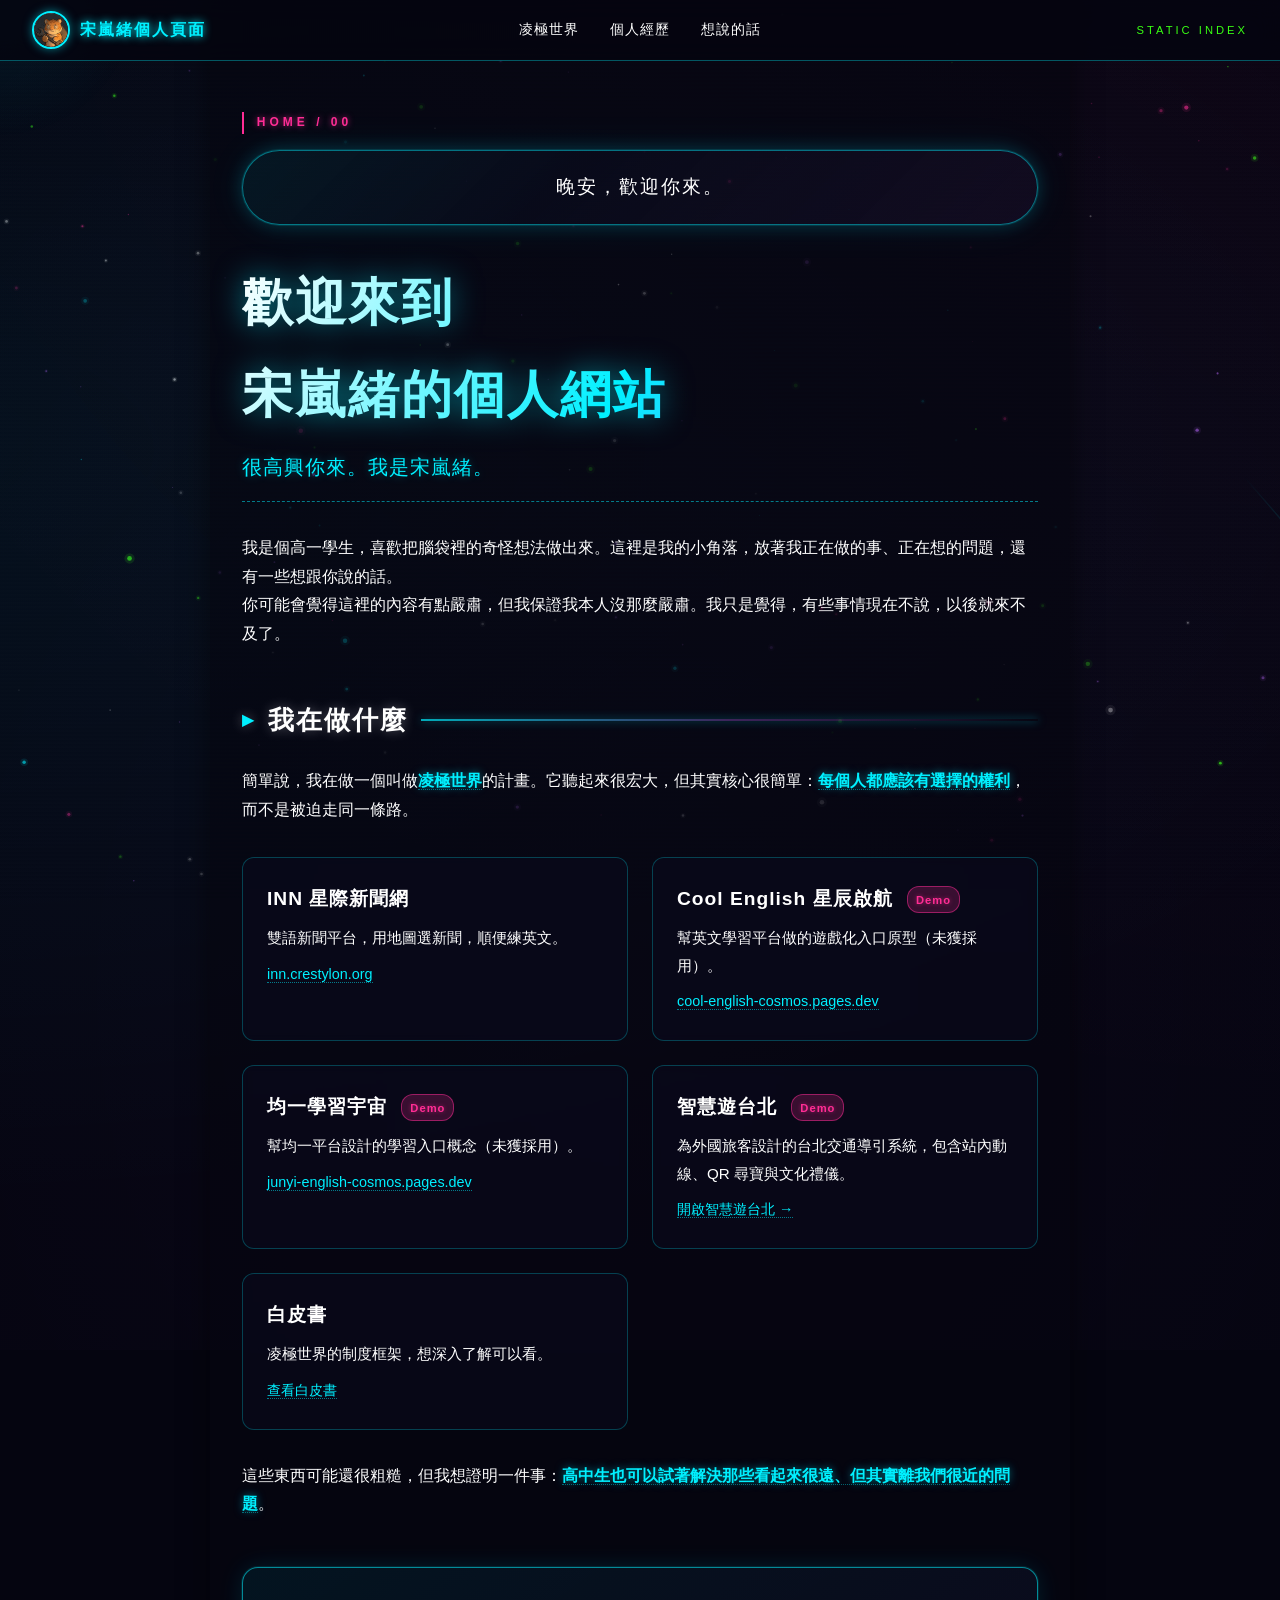
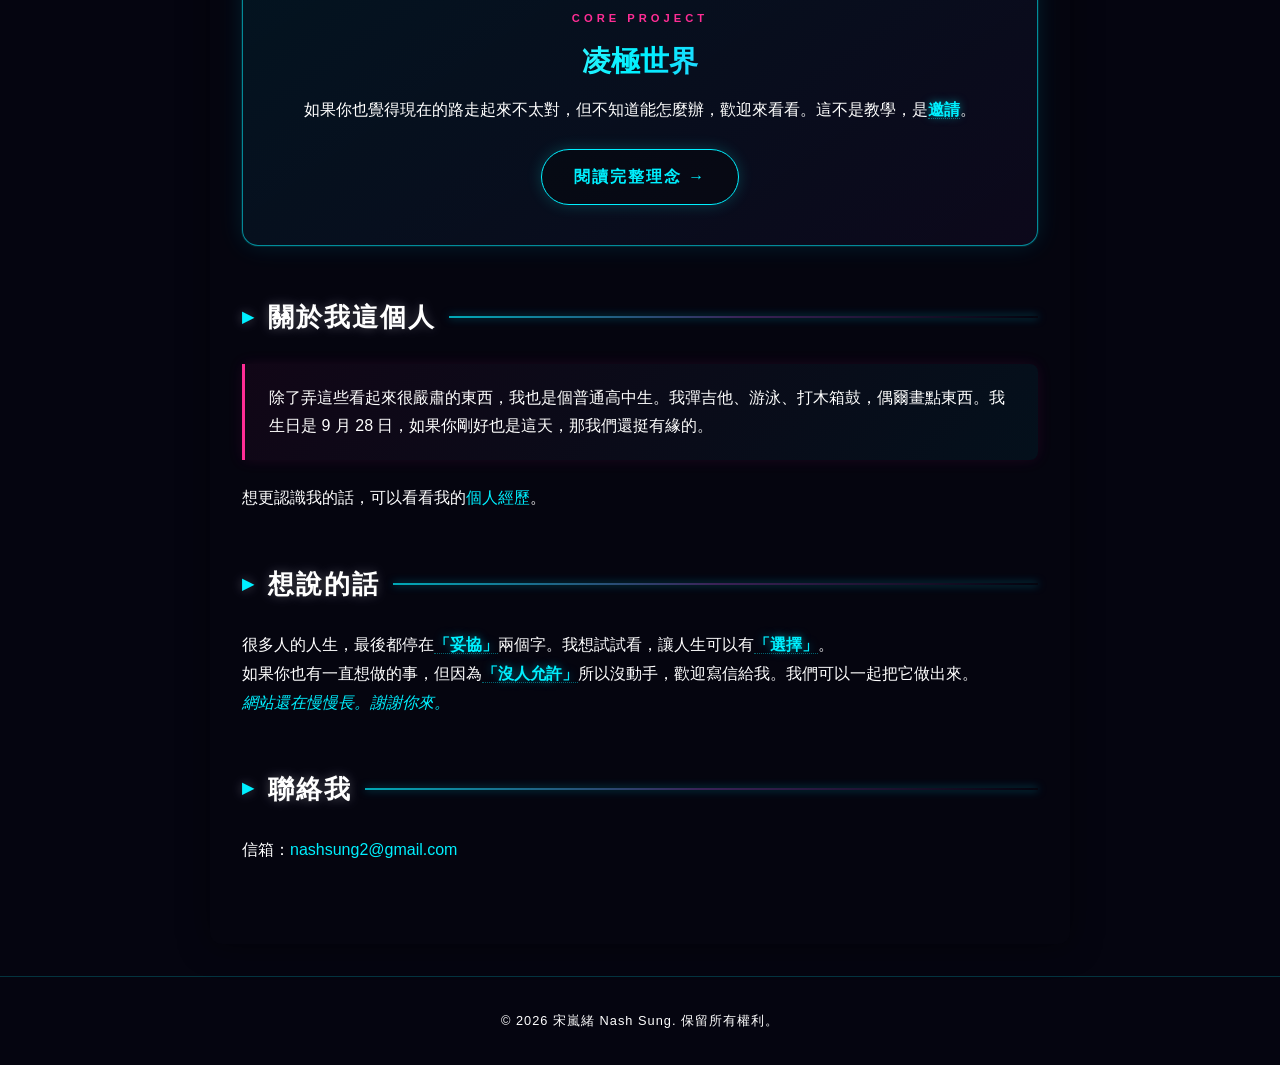
==== commit 95e878f8: "Update index.html" ====
--- a/index.html
+++ b/index.html
@@ -14,6 +14,8 @@
         --neon-green: #39ff14;
         --bg-deep: #050510;
         --border-glow: rgba(0, 240, 255, 0.35);
+        --ease-out-expo: cubic-bezier(0.22, 1, 0.36, 1);
+        --ease-soft: cubic-bezier(0.4, 0, 0.2, 1);
       }
       * { box-sizing: border-box; }
       html { scroll-behavior: smooth; }
@@ -27,94 +29,153 @@
         position: relative;
       }
       #particle-canvas {
-        position: fixed; top: 0; left: 0;
+        position: fixed;
+        top: 0; left: 0;
         width: 100%; height: 100%;
-        z-index: 0; pointer-events: none;
+        z-index: 0;
+        pointer-events: none;
       }
       body::before {
         content: "";
-        position: fixed; top: 0; left: 0;
+        position: fixed;
+        top: 0; left: 0;
         width: 100%; height: 100%;
-        background: repeating-linear-gradient(0deg, transparent, transparent 2px, rgba(0,0,0,0.03) 2px, rgba(0,0,0,0.03) 4px);
-        z-index: 1; pointer-events: none;
+        background: repeating-linear-gradient(
+          0deg,
+          transparent,
+          transparent 2px,
+          rgba(0, 0, 0, 0.025) 2px,
+          rgba(0, 0, 0, 0.025) 4px
+        );
+        z-index: 1;
+        pointer-events: none;
       }
       body::after {
         content: "";
-        position: fixed; top: -50%; left: -50%;
+        position: fixed;
+        top: -50%; left: -50%;
         width: 200%; height: 200%;
-        background: radial-gradient(ellipse at 20% 50%, rgba(0,240,255,0.06) 0%, transparent 60%),
-                    radial-gradient(ellipse at 80% 20%, rgba(255,45,149,0.05) 0%, transparent 60%),
-                    radial-gradient(ellipse at 50% 80%, rgba(185,103,255,0.04) 0%, transparent 60%);
-        z-index: 0; pointer-events: none;
-        animation: nebula-drift 30s ease-in-out infinite alternate;
+        background:
+          radial-gradient(ellipse at 20% 50%, rgba(0, 240, 255, 0.055) 0%, transparent 60%),
+          radial-gradient(ellipse at 80% 20%, rgba(255, 45, 149, 0.045) 0%, transparent 60%),
+          radial-gradient(ellipse at 50% 80%, rgba(185, 103, 255, 0.035) 0%, transparent 60%);
+        z-index: 0;
+        pointer-events: none;
+        animation: nebula-drift 40s var(--ease-soft) infinite alternate;
+        will-change: transform;
       }
       @keyframes nebula-drift {
-        0% { transform: translate(0,0) scale(1); }
-        33% { transform: translate(-2%,1.5%) scale(1.05); }
-        66% { transform: translate(1.5%,-1%) scale(0.95); }
-        100% { transform: translate(-1%,-2%) scale(1.02); }
-      }
+        0%   { transform: translate(0, 0) scale(1); }
+        33%  { transform: translate(-1.5%, 1%) scale(1.03); }
+        66%  { transform: translate(1%, -0.8%) scale(0.97); }
+        100% { transform: translate(-0.8%, -1.5%) scale(1.01); }
+      }
+
+      /* Header */
       .site-header {
-        position: fixed !important; top: 0; left: 0; width: 100%;
+        position: fixed !important;
+        top: 0; left: 0; width: 100%;
         z-index: 100;
-        background: rgba(5,5,16,0.85) !important;
+        background: rgba(5, 5, 16, 0.85) !important;
         backdrop-filter: blur(12px);
         -webkit-backdrop-filter: blur(12px);
         border-bottom: 1px solid var(--border-glow);
         padding: 0.6rem 2rem;
-        display: flex; align-items: center; justify-content: center;
+        display: flex;
+        align-items: center;
+        justify-content: center;
       }
       .site-brand {
-        position: absolute; left: 2rem;
-        display: flex; align-items: center; gap: 0.6rem;
+        position: absolute;
+        left: 2rem;
+        display: flex;
+        align-items: center;
+        gap: 0.6rem;
         text-decoration: none;
         color: var(--neon-cyan) !important;
-        font-weight: 700; letter-spacing: 2px; font-size: 1rem;
+        font-weight: 700;
+        letter-spacing: 2px;
+        font-size: 1rem;
         text-shadow: 0 0 8px var(--neon-cyan);
+        transition: color 0.4s var(--ease-out-expo),
+                    text-shadow 0.4s var(--ease-out-expo);
+      }
+      .site-brand:hover {
+        text-shadow: 0 0 14px var(--neon-cyan), 0 0 28px rgba(0, 240, 255, 0.5);
+        color: #fff !important;
       }
       .site-brand-avatar {
-        width: 38px; height: 38px;
-        border-radius: 50%; object-fit: cover;
+        width: 38px;
+        height: 38px;
+        border-radius: 50%;
+        object-fit: cover;
         border: 2px solid var(--neon-cyan);
-        box-shadow: 0 0 10px rgba(0,240,255,0.5);
-      }
-      .site-brand-text { white-space: nowrap; color: var(--neon-cyan) !important; }
+        box-shadow: 0 0 10px rgba(0, 240, 255, 0.5);
+        transition: box-shadow 0.4s var(--ease-out-expo);
+      }
+      .site-brand:hover .site-brand-avatar {
+        box-shadow: 0 0 16px rgba(0, 240, 255, 0.75);
+      }
+      .site-brand-text {
+        white-space: nowrap;
+        color: var(--neon-cyan) !important;
+      }
       .site-nav {
-        display: flex; align-items: center;
-        gap: 0.2rem; flex-wrap: wrap; justify-content: center;
+        display: flex;
+        align-items: center;
+        gap: 0.2rem;
+        flex-wrap: wrap;
+        justify-content: center;
       }
       .site-nav a {
         color: #ffffff !important;
         text-decoration: none;
         padding: 0.4rem 0.8rem;
-        letter-spacing: 1px; font-size: 0.9rem;
-        transition: all 0.3s;
+        letter-spacing: 1px;
+        font-size: 0.9rem;
+        transition: color 0.35s var(--ease-out-expo),
+                    border-color 0.35s var(--ease-out-expo),
+                    text-shadow 0.35s var(--ease-out-expo),
+                    background 0.35s var(--ease-out-expo);
         border: 1px solid transparent;
       }
-      .site-nav a:hover, .site-nav a.active {
+      .site-nav a:hover,
+      .site-nav a.active {
         color: var(--neon-cyan) !important;
         border-color: var(--neon-cyan);
-        text-shadow: 0 0 6px var(--neon-cyan);
-        background: rgba(0,240,255,0.1);
+        text-shadow: 0 0 8px var(--neon-cyan);
+        background: rgba(0, 240, 255, 0.12);
       }
       .site-status {
-        position: absolute; right: 2rem;
+        position: absolute;
+        right: 2rem;
         color: var(--neon-green) !important;
-        font-size: 0.7rem; letter-spacing: 3px;
-        animation: pulse-status 2s ease-in-out infinite;
+        font-size: 0.7rem;
+        letter-spacing: 3px;
+        animation: pulse-status 2.8s var(--ease-soft) infinite;
         white-space: nowrap;
       }
       @keyframes pulse-status {
-        0%,100% { opacity:1; text-shadow:0 0 4px var(--neon-green); }
-        50% { opacity:0.5; text-shadow:none; }
-      }
+        0%, 100% {
+          opacity: 1;
+          text-shadow: 0 0 6px var(--neon-green), 0 0 12px rgba(57, 255, 20, 0.35);
+        }
+        50% {
+          opacity: 0.45;
+          text-shadow: none;
+        }
+      }
+
+      /* Content */
       .page-content {
-        position: relative; z-index: 2;
-        max-width: 860px; margin: 0 auto;
+        position: relative;
+        z-index: 2;
+        max-width: 860px;
+        margin: 0 auto;
         padding: 7rem 2rem 5rem;
-        background: rgba(5,5,16,0.6);
+        background: rgba(5, 5, 16, 0.6);
         border-radius: 12px;
-        box-shadow: 0 0 30px rgba(0,0,0,0.5);
+        box-shadow: 0 0 30px rgba(0, 0, 0, 0.5);
       }
       .page-kicker {
         color: var(--neon-magenta) !important;
@@ -123,36 +184,59 @@
         text-transform: uppercase;
         border-left: 2px solid var(--neon-magenta);
         padding-left: 0.8rem;
-        text-shadow: 0 0 6px rgba(255,45,149,0.7);
+        text-shadow: 0 0 6px rgba(255, 45, 149, 0.7);
         font-weight: 600;
         margin-bottom: 1rem;
       }
+
+      /* ===== 精緻問候框（無旋轉切割問題） ===== */
       .greeting-box {
         margin-bottom: 2rem;
         padding: 1.2rem 1.8rem;
-        border: 1px solid rgba(0,240,255,0.4);
+        border: 1px solid rgba(0, 240, 255, 0.45);
         border-radius: 50px;
-        background: linear-gradient(135deg, rgba(0,240,255,0.08), rgba(185,103,255,0.05));
-        color: var(--neon-cyan) !important;
+        background: linear-gradient(
+          135deg,
+          rgba(0, 240, 255, 0.07) 0%,
+          rgba(10, 12, 28, 0.85) 40%,
+          rgba(185, 103, 255, 0.06) 100%
+        );
+        color: #ffffff !important;
         font-size: 1.2rem;
         letter-spacing: 2px;
         text-align: center;
-        box-shadow: 0 0 20px rgba(0,240,255,0.2);
         position: relative;
         overflow: hidden;
-      }
-      .greeting-box::before {
-        content: "";
-        position: absolute;
-        top: -50%; left: -50%;
-        width: 200%; height: 200%;
-        background: radial-gradient(circle, rgba(0,240,255,0.1) 0%, transparent 70%);
-        animation: glow-rotate 8s linear infinite;
-      }
-      @keyframes glow-rotate {
-        0% { transform: rotate(0deg); }
-        100% { transform: rotate(360deg); }
-      }
+        box-shadow:
+          0 0 0 1px rgba(0, 240, 255, 0.12),
+          0 0 18px rgba(0, 240, 255, 0.18),
+          0 0 40px rgba(0, 240, 255, 0.08);
+        transition: box-shadow 0.6s var(--ease-out-expo),
+                    border-color 0.6s var(--ease-out-expo);
+        animation: greeting-breathe 4.5s var(--ease-soft) infinite;
+      }
+      .greeting-box:hover {
+        border-color: rgba(0, 240, 255, 0.7);
+        box-shadow:
+          0 0 0 1px rgba(0, 240, 255, 0.25),
+          0 0 24px rgba(0, 240, 255, 0.28),
+          0 0 50px rgba(0, 240, 255, 0.12);
+      }
+      @keyframes greeting-breathe {
+        0%, 100% {
+          box-shadow:
+            0 0 0 1px rgba(0, 240, 255, 0.12),
+            0 0 18px rgba(0, 240, 255, 0.18),
+            0 0 40px rgba(0, 240, 255, 0.08);
+        }
+        50% {
+          box-shadow:
+            0 0 0 1px rgba(0, 240, 255, 0.22),
+            0 0 26px rgba(0, 240, 255, 0.28),
+            0 0 55px rgba(0, 240, 255, 0.14);
+        }
+      }
+
       h1 {
         font-size: clamp(2rem, 5vw, 3.2rem);
         font-weight: 900;
@@ -161,22 +245,22 @@
         -webkit-background-clip: text;
         background-clip: text;
         color: transparent;
-        filter: drop-shadow(0 0 15px rgba(0,240,255,0.5));
-        animation: title-glow 4s ease-in-out infinite alternate;
+        filter: drop-shadow(0 0 15px rgba(0, 240, 255, 0.5));
+        animation: title-glow 5s var(--ease-soft) infinite alternate;
         margin: 1rem 0 0.5rem;
       }
       @keyframes title-glow {
-        0% { filter: drop-shadow(0 0 10px rgba(0,240,255,0.5)); }
-        100% { filter: drop-shadow(0 0 25px rgba(185,103,255,0.7)); }
+        0%   { filter: drop-shadow(0 0 12px rgba(0, 240, 255, 0.45)); }
+        100% { filter: drop-shadow(0 0 22px rgba(185, 103, 255, 0.6)); }
       }
       .lead {
         font-size: 1.25rem;
         color: var(--neon-cyan) !important;
-        border-bottom: 1px dashed rgba(0,240,255,0.5);
+        border-bottom: 1px dashed rgba(0, 240, 255, 0.5);
         padding-bottom: 1rem;
         letter-spacing: 1px;
         font-weight: 500;
-        text-shadow: 0 0 10px rgba(0,240,255,0.3);
+        text-shadow: 0 0 10px rgba(0, 240, 255, 0.3);
         margin-bottom: 2rem;
       }
       .section-title {
@@ -187,7 +271,7 @@
         font-weight: 700;
         letter-spacing: 2px;
         color: #ffffff !important;
-        text-shadow: 0 0 12px rgba(255,255,255,0.3);
+        text-shadow: 0 0 12px rgba(255, 255, 255, 0.3);
         display: flex;
         align-items: center;
         gap: 0.8rem;
@@ -201,9 +285,11 @@
         content: "";
         flex: 1;
         height: 2px;
-        background: linear-gradient(90deg, rgba(0,240,255,0.7), rgba(185,103,255,0.3), transparent);
-        box-shadow: 0 0 8px rgba(0,240,255,0.5);
-      }
+        background: linear-gradient(90deg, rgba(0, 240, 255, 0.7), rgba(185, 103, 255, 0.3), transparent);
+        box-shadow: 0 0 8px rgba(0, 240, 255, 0.5);
+      }
+
+      /* Project cards */
       .project-grid {
         display: grid;
         grid-template-columns: repeat(auto-fit, minmax(260px, 1fr));
@@ -211,62 +297,72 @@
         margin: 2rem 0;
       }
       .project-card {
-        background: rgba(10,10,30,0.5);
-        border: 1px solid rgba(0,240,255,0.25);
+        background: rgba(10, 10, 30, 0.5);
+        border: 1px solid rgba(0, 240, 255, 0.25);
         border-radius: 12px;
         padding: 1.5rem;
-        transition: all 0.4s cubic-bezier(0.22,1,0.36,1);
+        transition: border-color 0.45s var(--ease-out-expo),
+                    box-shadow 0.45s var(--ease-out-expo),
+                    transform 0.5s var(--ease-out-expo);
         position: relative;
         overflow: hidden;
         backdrop-filter: blur(4px);
       }
       .project-card::before {
         content: "";
-        position: absolute; top: 0; left: 0;
+        position: absolute;
+        top: 0; left: 0;
         width: 100%; height: 2px;
         background: linear-gradient(90deg, transparent, var(--neon-cyan), transparent);
         opacity: 0;
-        transition: opacity 0.4s;
+        transition: opacity 0.45s var(--ease-out-expo);
       }
       .project-card::after {
         content: "";
-        position: absolute; top: 0; right: 0;
+        position: absolute;
+        top: 0; right: 0;
         width: 100%; height: 100%;
-        background: radial-gradient(circle at top right, rgba(0,240,255,0.1), transparent 70%);
+        background: radial-gradient(circle at top right, rgba(0, 240, 255, 0.1), transparent 70%);
         opacity: 0;
-        transition: opacity 0.4s;
+        transition: opacity 0.45s var(--ease-out-expo);
       }
       .project-card:hover {
-        border-color: rgba(0,240,255,0.7);
-        box-shadow: 0 0 25px rgba(0,240,255,0.3), 0 0 50px rgba(185,103,255,0.15);
-        transform: translateY(-5px);
+        border-color: rgba(0, 240, 255, 0.75);
+        box-shadow: 0 8px 28px rgba(0, 240, 255, 0.28), 0 0 50px rgba(185, 103, 255, 0.12);
+        transform: translateY(-6px);
       }
       .project-card:hover::before,
-      .project-card:hover::after { opacity: 1; }
+      .project-card:hover::after {
+        opacity: 1;
+      }
       .project-card h3 {
         margin: 0 0 0.5rem;
         font-size: 1.2rem;
         color: #ffffff !important;
         letter-spacing: 1px;
-        position: relative; z-index: 1;
+        position: relative;
+        z-index: 1;
       }
       .project-card p {
         margin: 0 0 0.5rem;
         color: #ffffff !important;
         font-size: 0.95rem;
-        position: relative; z-index: 1;
+        position: relative;
+        z-index: 1;
       }
       .project-card a {
         color: var(--neon-cyan) !important;
         text-decoration: none;
-        border-bottom: 1px dotted rgba(0,240,255,0.5);
-        transition: all 0.3s;
+        border-bottom: 1px dotted rgba(0, 240, 255, 0.5);
+        transition: color 0.35s var(--ease-out-expo),
+                    text-shadow 0.35s var(--ease-out-expo);
         font-size: 0.9rem;
-        position: relative; z-index: 1;
+        position: relative;
+        z-index: 1;
       }
       .project-card a:hover {
         color: #ffffff !important;
-        text-shadow: 0 0 8px var(--neon-cyan);
+        text-shadow: 0 0 10px var(--neon-cyan);
       }
       .badge {
         display: inline-block;
@@ -277,47 +373,53 @@
         letter-spacing: 1px;
         margin-left: 0.5rem;
         vertical-align: middle;
-        background: rgba(255,45,149,0.2);
+        background: rgba(255, 45, 149, 0.2);
         color: var(--neon-magenta) !important;
-        border: 1px solid rgba(255,45,149,0.5);
-        text-shadow: 0 0 4px rgba(255,45,149,0.5);
+        border: 1px solid rgba(255, 45, 149, 0.5);
+        text-shadow: 0 0 4px rgba(255, 45, 149, 0.5);
       }
       .highlight {
         color: var(--neon-cyan) !important;
         font-weight: 700;
-        text-shadow: 0 0 8px rgba(0,240,255,0.5);
-        border-bottom: 1px dotted rgba(0,240,255,0.4);
+        text-shadow: 0 0 8px rgba(0, 240, 255, 0.5);
+        border-bottom: 1px dotted rgba(0, 240, 255, 0.4);
       }
       .about-highlight {
-        background: linear-gradient(135deg, rgba(255,45,149,0.05), rgba(0,240,255,0.05));
+        background: linear-gradient(135deg, rgba(255, 45, 149, 0.05), rgba(0, 240, 255, 0.05));
         border-left: 3px solid var(--neon-magenta);
         padding: 1.2rem 1.5rem;
         border-radius: 0 8px 8px 0;
         margin: 1.5rem 0;
-        box-shadow: 0 0 15px rgba(255,45,149,0.1);
-      }
+        box-shadow: 0 0 15px rgba(255, 45, 149, 0.1);
+      }
+
+      /* Callout */
       .crestylon-callout {
         margin-top: 3rem;
         padding: 2.5rem 2rem;
-        border: 1px solid rgba(0,240,255,0.6);
+        border: 1px solid rgba(0, 240, 255, 0.55);
         border-radius: 16px;
-        background: linear-gradient(145deg, rgba(0,240,255,0.08), rgba(185,103,255,0.05));
+        background: linear-gradient(145deg, rgba(0, 240, 255, 0.07), rgba(185, 103, 255, 0.05));
         text-align: center;
         position: relative;
         overflow: hidden;
-        box-shadow: 0 0 30px rgba(0,240,255,0.15);
-      }
-      .crestylon-callout::before {
-        content: "";
-        position: absolute;
-        top: -50%; left: -50%;
-        width: 200%; height: 200%;
-        background: conic-gradient(from 0deg, transparent, rgba(0,240,255,0.1), transparent, rgba(185,103,255,0.1), transparent);
-        animation: rotate-conic 10s linear infinite;
-      }
-      @keyframes rotate-conic {
-        0% { transform: rotate(0deg); }
-        100% { transform: rotate(360deg); }
+        box-shadow:
+          0 0 0 1px rgba(0, 240, 255, 0.1),
+          0 0 25px rgba(0, 240, 255, 0.12);
+        animation: callout-breathe 5.5s var(--ease-soft) infinite;
+      }
+      @keyframes callout-breathe {
+        0%, 100% {
+          box-shadow:
+            0 0 0 1px rgba(0, 240, 255, 0.1),
+            0 0 25px rgba(0, 240, 255, 0.12);
+        }
+        50% {
+          box-shadow:
+            0 0 0 1px rgba(0, 240, 255, 0.2),
+            0 0 32px rgba(0, 240, 255, 0.2),
+            0 0 50px rgba(185, 103, 255, 0.1);
+        }
       }
       .callout-label {
         color: var(--neon-magenta) !important;
@@ -325,7 +427,8 @@
         letter-spacing: 4px;
         font-weight: 600;
         margin-bottom: 0.5rem;
-        position: relative; z-index: 1;
+        position: relative;
+        z-index: 1;
       }
       .callout-title {
         font-size: 1.8rem;
@@ -335,12 +438,14 @@
         background-clip: text;
         color: transparent;
         margin: 0 0 0.5rem;
-        position: relative; z-index: 1;
+        position: relative;
+        z-index: 1;
       }
       .callout-text {
         color: #ffffff !important;
         margin-bottom: 1.5rem;
-        position: relative; z-index: 1;
+        position: relative;
+        z-index: 1;
       }
       .callout-button {
         display: inline-block;
@@ -351,37 +456,57 @@
         font-weight: 600;
         letter-spacing: 2px;
         text-decoration: none;
-        transition: all 0.4s;
-        position: relative; z-index: 1;
-        background: rgba(0,0,0,0.3);
-        box-shadow: 0 0 15px rgba(0,240,255,0.2);
+        transition: all 0.45s var(--ease-out-expo);
+        position: relative;
+        z-index: 1;
+        background: rgba(0, 0, 0, 0.3);
+        box-shadow: 0 0 15px rgba(0, 240, 255, 0.2);
       }
       .callout-button:hover {
-        background: rgba(0,240,255,0.15);
+        background: rgba(0, 240, 255, 0.15);
         color: #ffffff !important;
-        box-shadow: 0 0 30px rgba(0,240,255,0.5);
-        transform: scale(1.05);
-      }
+        box-shadow: 0 0 30px rgba(0, 240, 255, 0.45);
+        transform: scale(1.04);
+      }
+
       .site-footer {
-        position: relative; z-index: 2;
+        position: relative;
+        z-index: 2;
         text-align: center;
         padding: 2rem;
         color: #ffffff !important;
         font-size: 0.8rem;
         letter-spacing: 1px;
-        border-top: 1px solid rgba(0,240,255,0.2);
+        border-top: 1px solid rgba(0, 240, 255, 0.2);
         margin-top: 2rem;
       }
       #cursor-glow {
         position: fixed;
-        width: 300px; height: 300px;
+        width: 280px;
+        height: 280px;
         border-radius: 50%;
-        background: radial-gradient(circle, rgba(0,240,255,0.08) 0%, transparent 70%);
+        background: radial-gradient(circle, rgba(0, 240, 255, 0.07) 0%, transparent 70%);
         pointer-events: none;
         z-index: 0;
-        transform: translate(-50%,-50%);
+        transform: translate(-50%, -50%);
         transition: opacity 0.3s;
       }
+
+      /* Reveal animation helper */
+      .reveal {
+        opacity: 0;
+        transform: translateY(18px);
+        transition: opacity 0.7s var(--ease-out-expo),
+                    transform 0.7s var(--ease-out-expo);
+      }
+      .reveal.visible {
+        opacity: 1;
+        transform: translateY(0);
+      }
+      .reveal-delay-1 { transition-delay: 0.08s; }
+      .reveal-delay-2 { transition-delay: 0.16s; }
+      .reveal-delay-3 { transition-delay: 0.24s; }
+
       @media (max-width: 600px) {
         .site-header {
           position: relative;
@@ -392,27 +517,39 @@
         }
         .site-brand { position: static; margin-bottom: 0.3rem; }
         .site-nav {
-          width: 100%; justify-content: center;
-          flex-wrap: wrap; gap: 0.2rem;
-        }
-        .site-nav a { padding: 0.3rem 0.6rem; font-size: 0.8rem; margin: 0; }
-        .site-status { position: static; margin-top: 0.3rem; }
+          width: 100%;
+          justify-content: center;
+          flex-wrap: wrap;
+          gap: 0.2rem;
+        }
+        .site-nav a {
+          padding: 0.3rem 0.6rem;
+          font-size: 0.8rem;
+          margin: 0;
+        }
+        .site-status {
+          position: static;
+          margin-top: 0.3rem;
+        }
         .page-content {
           padding: 6rem 1.2rem 3rem;
-          background: rgba(5,5,16,0.8);
+          background: rgba(5, 5, 16, 0.8);
         }
         .project-grid { grid-template-columns: 1fr; }
       }
     </style>
   </head>
-
   <body>
     <canvas id="particle-canvas"></canvas>
     <div id="cursor-glow"></div>
 
     <header class="site-header" data-site-navigation>
       <a class="site-brand" href="/" aria-label="宋嵐緒個人頁面首頁">
-        <img class="site-brand-avatar" src="assets/images/avatar-circle.png" alt="宋嵐緒的角色插圖" />
+        <img
+          class="site-brand-avatar"
+          src="assets/images/avatar-circle.png"
+          alt="宋嵐緒的角色插圖"
+        />
         <span class="site-brand-text">宋嵐緒個人頁面</span>
       </a>
       <nav class="site-nav" aria-label="網站導覽" data-navigation-list></nav>
@@ -421,12 +558,9 @@
 
     <main class="page-content content-text">
       <p class="page-kicker reveal visible">HOME / 00</p>
-
       <div class="greeting-box reveal visible" id="greeting">載入中...</div>
-
       <h1 class="reveal visible">歡迎來到<br>宋嵐緒的個人網站</h1>
       <p class="lead reveal visible">很高興你來。我是宋嵐緒。</p>
-
       <p class="reveal reveal-delay-1">
         我是個高一學生，喜歡把腦袋裡的奇怪想法做出來。這裡是我的小角落，放著我正在做的事、正在想的問題，還有一些想跟你說的話。
       </p>
@@ -512,9 +646,9 @@
     </footer>
 
     <script src="assets/js/nav.js"></script>
-
     <script>
       (function () {
+        /* Greeting */
         const greetingBox = document.getElementById("greeting");
         if (greetingBox) {
           const hour = new Date().getHours();
@@ -526,14 +660,15 @@
           greetingBox.textContent = greetingText;
         }
 
+        /* Particles */
         const canvas = document.getElementById("particle-canvas");
+        if (!canvas) return;
         const ctx = canvas.getContext("2d");
         let width, height;
         let particles = [];
         let mouseX = -9999, mouseY = -9999;
-        let scrollY = window.scrollY;
-        let targetScrollY = scrollY;
-        let smoothScrollY = scrollY;
+        let targetScrollY = window.scrollY;
+        let smoothScrollY = targetScrollY;
 
         function resize() {
           width = canvas.width = window.innerWidth;
@@ -551,36 +686,41 @@
         ];
 
         class Particle {
-          constructor() { this.reset(); this.z = Math.random(); }
+          constructor() {
+            this.reset();
+            this.z = Math.random();
+          }
           reset() {
             this.x = Math.random() * width;
             this.y = Math.random() * height;
-            this.size = Math.random() * 2 + 0.5;
-            this.speedX = (Math.random() - 0.5) * 0.3;
-            this.speedY = (Math.random() - 0.5) * 0.2 - 0.05;
+            this.size = Math.random() * 1.8 + 0.4;
+            this.speedX = (Math.random() - 0.5) * 0.25;
+            this.speedY = (Math.random() - 0.5) * 0.18 - 0.04;
             this.color = COLORS[Math.floor(Math.random() * COLORS.length)];
-            this.opacity = Math.random() * 0.6 + 0.2;
-            this.twinkleSpeed = Math.random() * 0.02 + 0.005;
+            this.opacity = Math.random() * 0.55 + 0.2;
+            this.twinkleSpeed = Math.random() * 0.018 + 0.004;
             this.twinklePhase = Math.random() * Math.PI * 2;
           }
           update() {
             this.x += this.speedX;
             this.y += this.speedY;
             this.twinklePhase += this.twinkleSpeed;
-            if (this.x < -10 || this.x > width + 10 || this.y < -10 || this.y > height + 10) this.reset();
+            if (this.x < -10 || this.x > width + 10 || this.y < -10 || this.y > height + 10) {
+              this.reset();
+            }
           }
           draw() {
-            const twinkle = Math.sin(this.twinklePhase) * 0.3 + 0.7;
+            const twinkle = Math.sin(this.twinklePhase) * 0.28 + 0.72;
             const alpha = this.opacity * twinkle;
-            const size = this.size * twinkle + 0.3;
+            const size = this.size * twinkle + 0.25;
             ctx.beginPath();
             ctx.arc(this.x, this.y, size, 0, Math.PI * 2);
             ctx.fillStyle = this.color + alpha + ")";
             ctx.fill();
-            if (this.size > 1.2) {
+            if (this.size > 1.1) {
               ctx.beginPath();
-              ctx.arc(this.x, this.y, size * 2.5, 0, Math.PI * 2);
-              ctx.fillStyle = this.color + alpha * 0.2 + ")";
+              ctx.arc(this.x, this.y, size * 2.2, 0, Math.PI * 2);
+              ctx.fillStyle = this.color + (alpha * 0.18) + ")";
               ctx.fill();
             }
           }
@@ -591,42 +731,53 @@
           spawn() {
             this.x = Math.random() * width * 1.2 - width * 0.1;
             this.y = Math.random() * height * 0.4;
-            this.length = Math.random() * 80 + 40;
-            this.speed = Math.random() * 4 + 3;
-            this.angle = Math.PI / 4 + (Math.random() - 0.5) * 0.3;
-            this.opacity = Math.random() * 0.7 + 0.3;
+            this.length = Math.random() * 70 + 35;
+            this.speed = Math.random() * 3.5 + 2.8;
+            this.angle = Math.PI / 4 + (Math.random() - 0.5) * 0.25;
+            this.opacity = Math.random() * 0.65 + 0.3;
             this.life = 0;
-            this.maxLife = 60 + Math.random() * 40;
+            this.maxLife = 55 + Math.random() * 35;
             this.color = Math.random() > 0.5 ? "0, 240, 255" : "255, 45, 149";
           }
           update() {
             this.x += Math.cos(this.angle) * this.speed;
             this.y += Math.sin(this.angle) * this.speed;
             this.life++;
-            if (this.life > this.maxLife || this.x > width + 100 || this.y > height + 100) this.spawn();
+            if (this.life > this.maxLife || this.x > width + 100 || this.y > height + 100) {
+              this.spawn();
+            }
           }
           draw() {
-            const fade = this.life < 15 ? this.life / 15 : 1 - (this.life - 15) / this.maxLife;
+            const fade = this.life < 12
+              ? this.life / 12
+              : 1 - (this.life - 12) / this.maxLife;
             const gradient = ctx.createLinearGradient(
               this.x, this.y,
               this.x - Math.cos(this.angle) * this.length,
               this.y - Math.sin(this.angle) * this.length
             );
-            gradient.addColorStop(0, "rgba(" + this.color + ", " + this.opacity * fade + ")");
+            gradient.addColorStop(0, "rgba(" + this.color + ", " + (this.opacity * fade) + ")");
             gradient.addColorStop(1, "rgba(" + this.color + ", 0)");
             ctx.beginPath();
             ctx.moveTo(this.x, this.y);
-            ctx.lineTo(this.x - Math.cos(this.angle) * this.length, this.y - Math.sin(this.angle) * this.length);
+            ctx.lineTo(
+              this.x - Math.cos(this.angle) * this.length,
+              this.y - Math.sin(this.angle) * this.length
+            );
             ctx.strokeStyle = gradient;
-            ctx.lineWidth = 1.5;
+            ctx.lineWidth = 1.4;
             ctx.stroke();
           }
         }
 
-        const particleCount = Math.min(180, Math.floor(window.innerWidth / 6));
-        for (let i = 0; i < particleCount; i++) particles.push(new Particle());
+        const particleCount = Math.min(140, Math.floor(window.innerWidth / 7));
+        for (let i = 0; i < particleCount; i++) {
+          particles.push(new Particle());
+        }
         const shootingStars = [];
-        for (let i = 0; i < 3; i++) shootingStars.push(new ShootingStar());
+        for (let i = 0; i < 2; i++) {
+          shootingStars.push(new ShootingStar());
+        }
 
         document.addEventListener("mousemove", (e) => {
           mouseX = e.clientX;
@@ -638,45 +789,61 @@
           }
         });
 
-        window.addEventListener("scroll", () => { targetScrollY = window.scrollY; });
+        window.addEventListener("scroll", () => {
+          targetScrollY = window.scrollY;
+        }, { passive: true });
 
         function animate() {
           smoothScrollY += (targetScrollY - smoothScrollY) * 0.08;
-          scrollY = smoothScrollY;
           ctx.clearRect(0, 0, width, height);
+
           particles.forEach((p) => {
             p.update();
-            const parallaxY = p.y - scrollY * p.z * 0.15;
+            const parallaxY = p.y - smoothScrollY * p.z * 0.12;
             const drawY = ((parallaxY % height) + height) % height;
             const originalY = p.y;
             p.y = drawY;
             p.draw();
             p.y = originalY;
           });
-          shootingStars.forEach((s) => { s.update(); s.draw(); });
+
+          shootingStars.forEach((s) => {
+            s.update();
+            s.draw();
+          });
+
           if (mouseX > -9999) {
             particles.forEach((p) => {
               const dx = p.x - mouseX;
               const dy = p.y - mouseY;
               const dist = Math.sqrt(dx * dx + dy * dy);
-              if (dist < 120) {
-                const force = ((120 - dist) / 120) * 0.5;
+              if (dist < 110) {
+                const force = ((110 - dist) / 110) * 0.4;
                 p.x += (dx / dist) * force;
                 p.y += (dy / dist) * force;
               }
             });
           }
+
           requestAnimationFrame(animate);
         }
         animate();
 
-        const observer = new IntersectionObserver((entries) => {
-          entries.forEach((entry) => {
-            if (entry.isIntersecting) entry.target.classList.add("visible");
-          });
-        }, { threshold: 0.15, rootMargin: "0px 0px -50px 0px" });
+        /* Reveal on scroll */
+        const observer = new IntersectionObserver(
+          (entries) => {
+            entries.forEach((entry) => {
+              if (entry.isIntersecting) {
+                entry.target.classList.add("visible");
+              }
+            });
+          },
+          { threshold: 0.12, rootMargin: "0px 0px -40px 0px" }
+        );
         document.querySelectorAll(".reveal").forEach((el) => {
-          if (!el.classList.contains("visible")) observer.observe(el);
+          if (!el.classList.contains("visible")) {
+            observer.observe(el);
+          }
         });
       })();
     </script>
